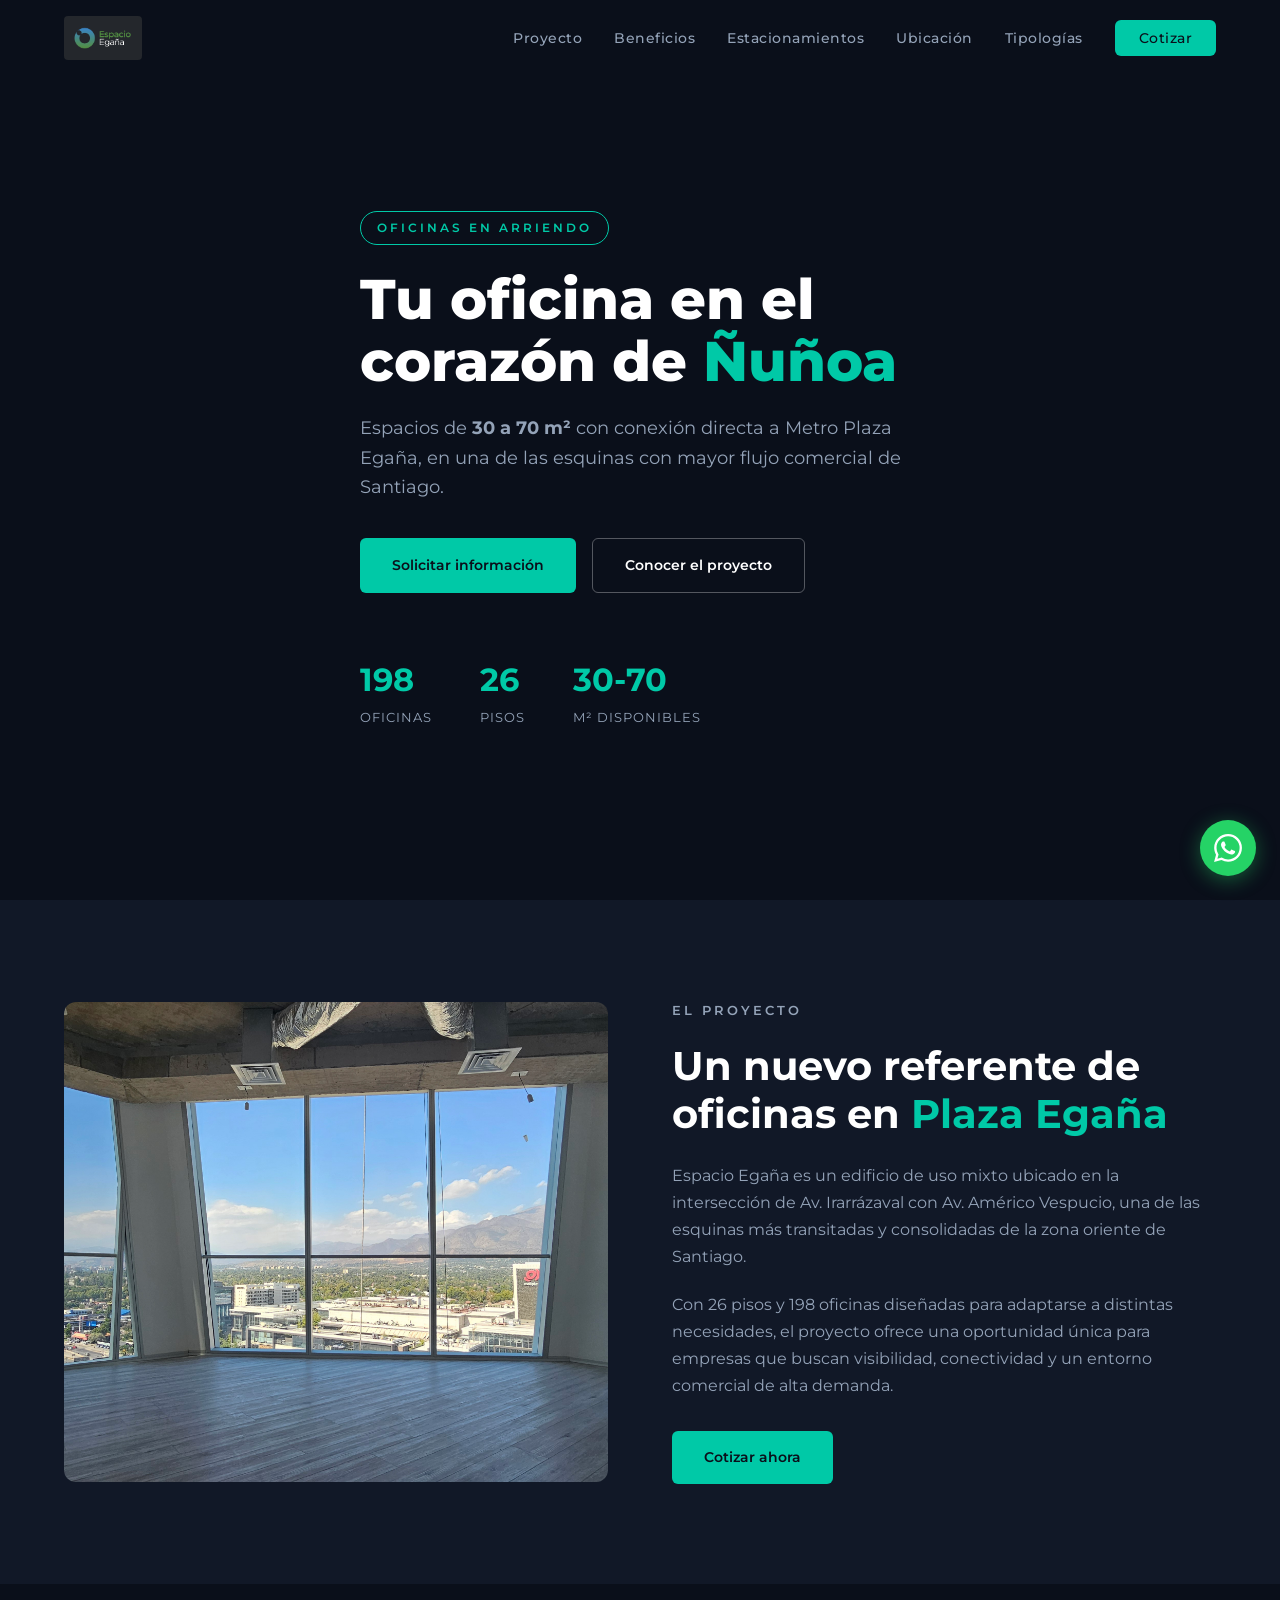
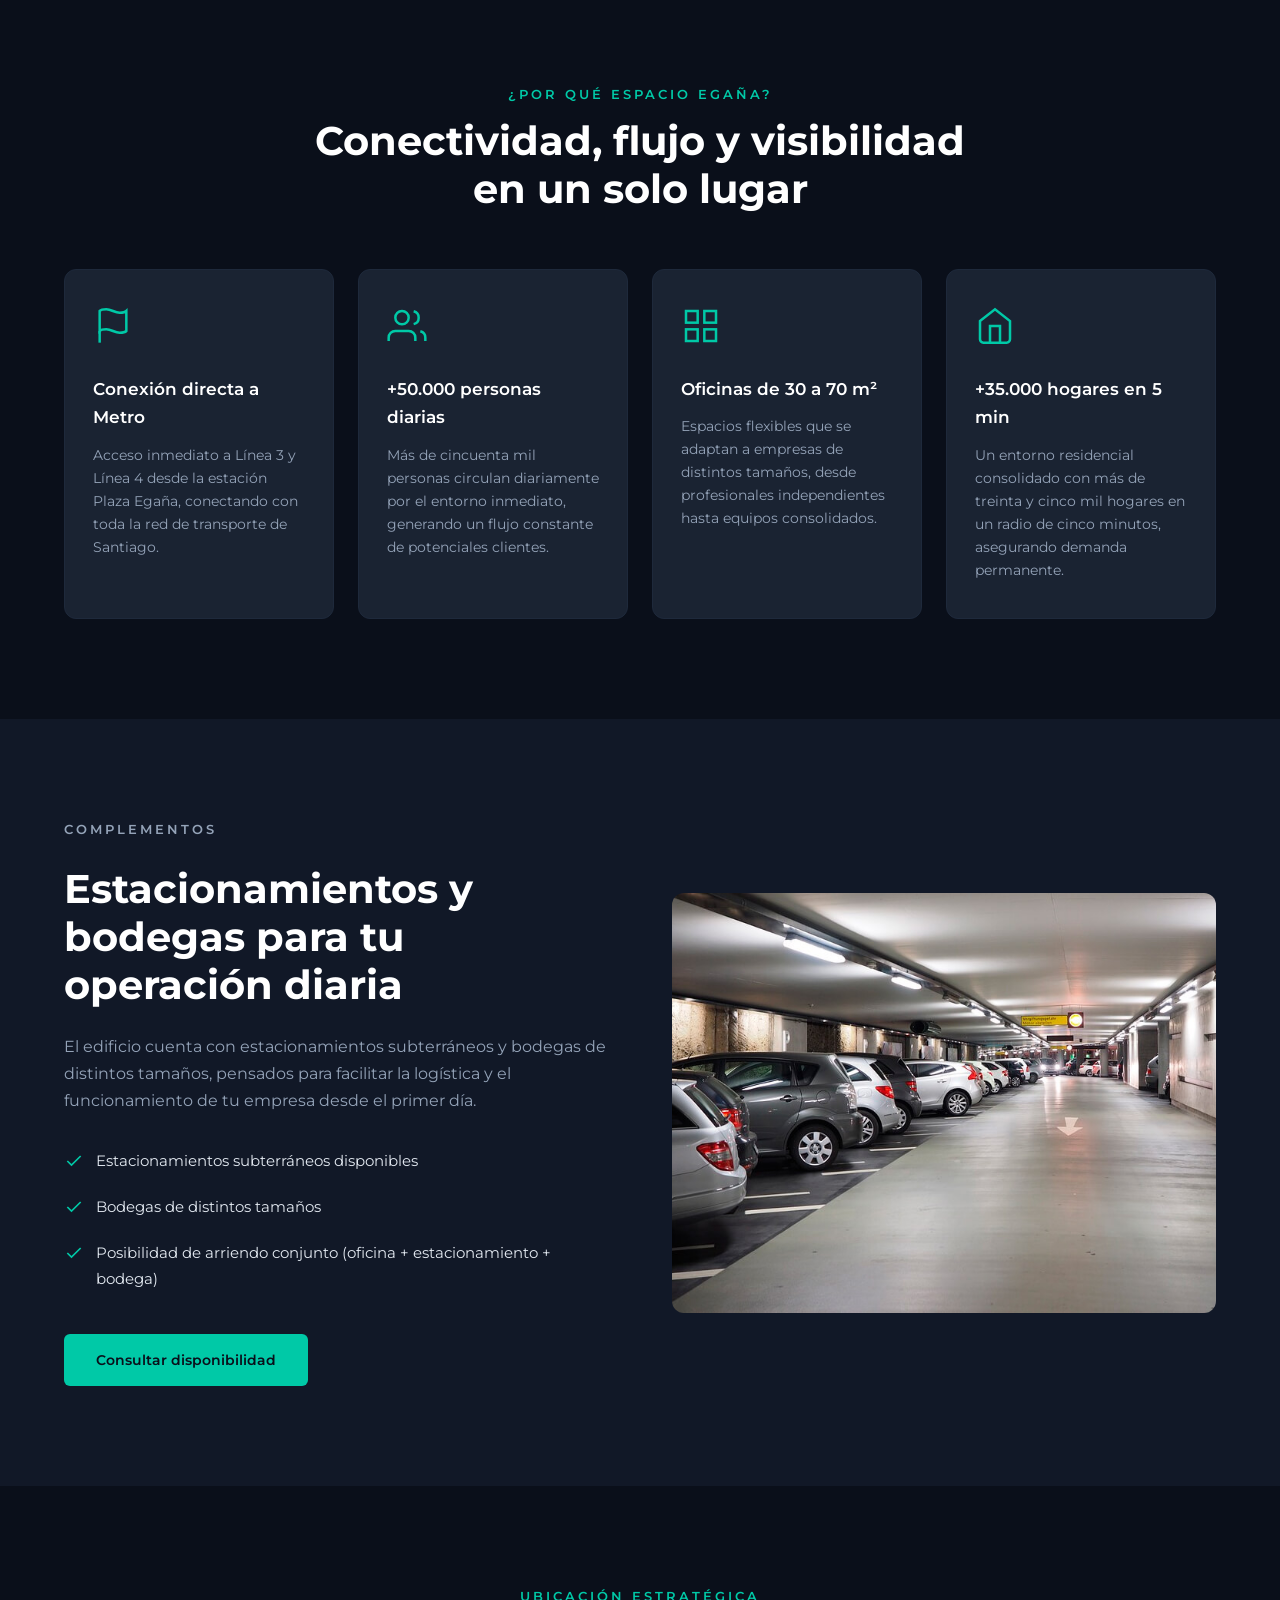
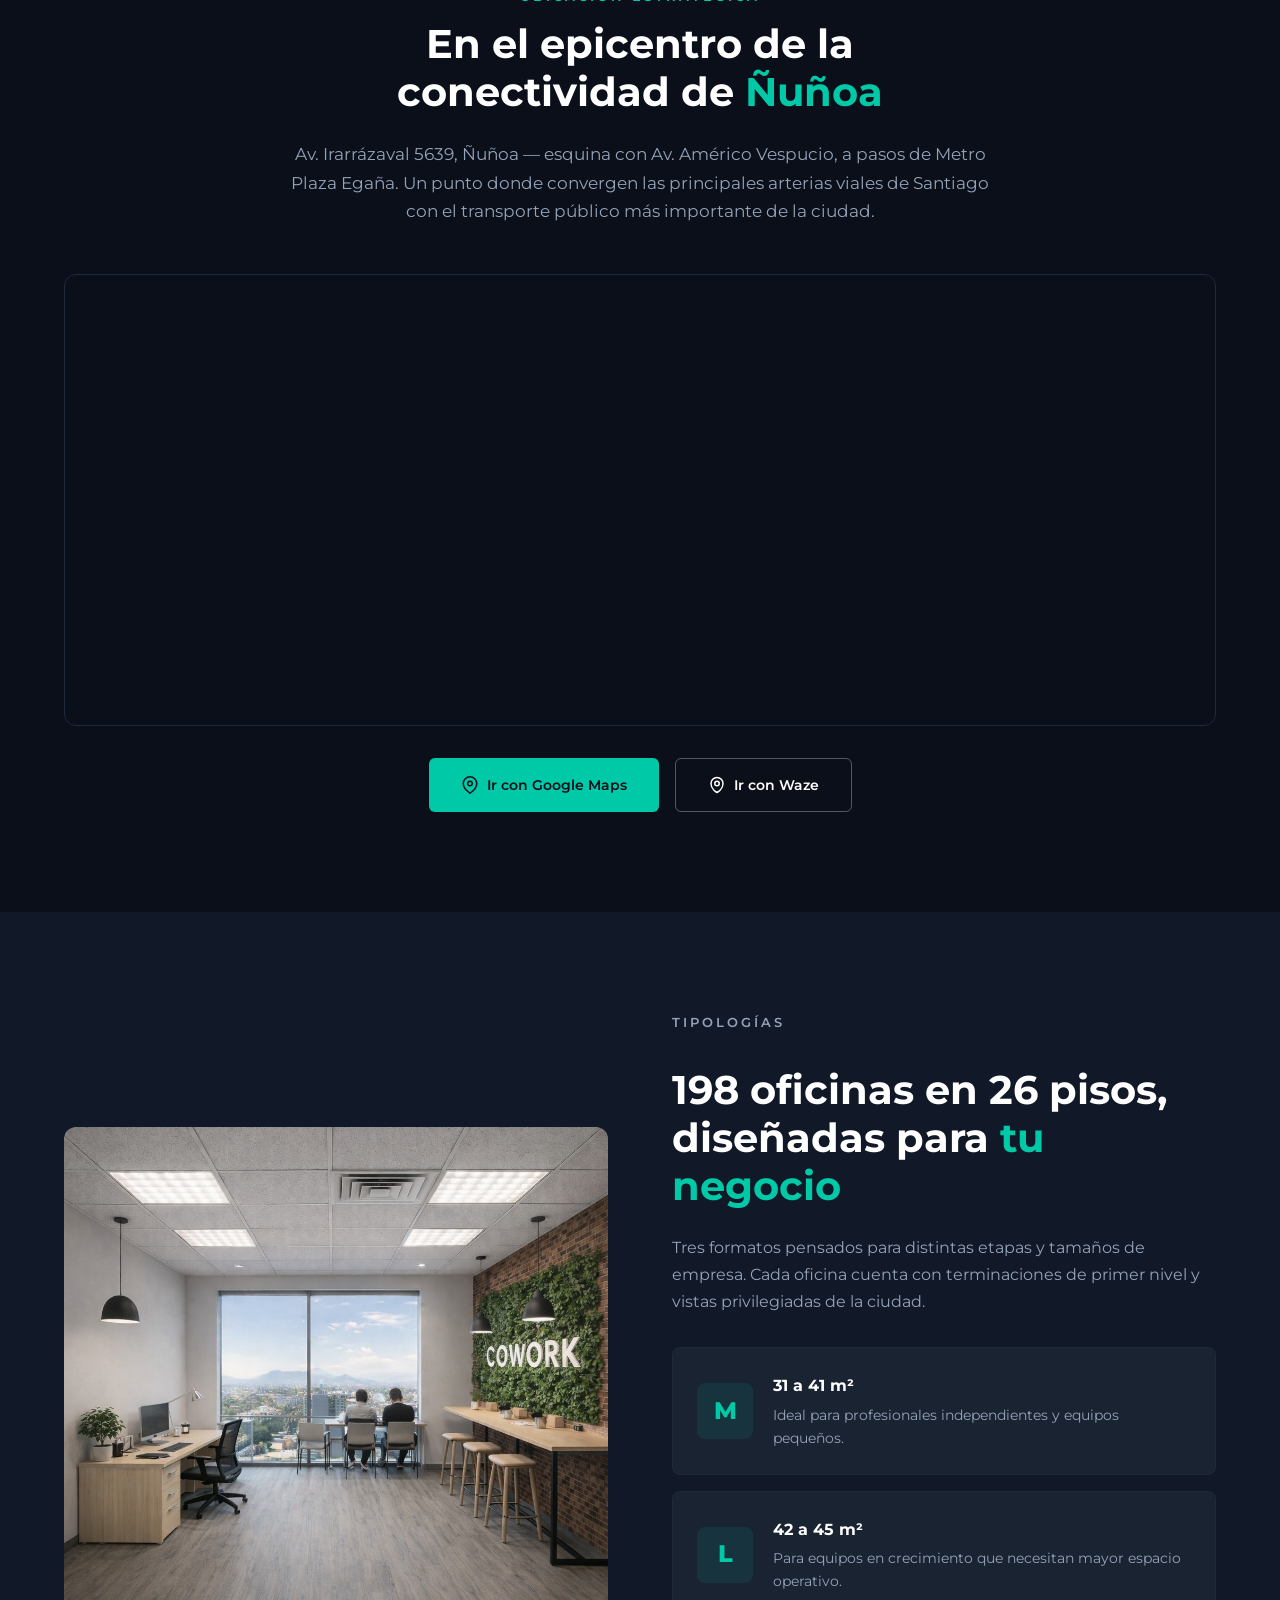
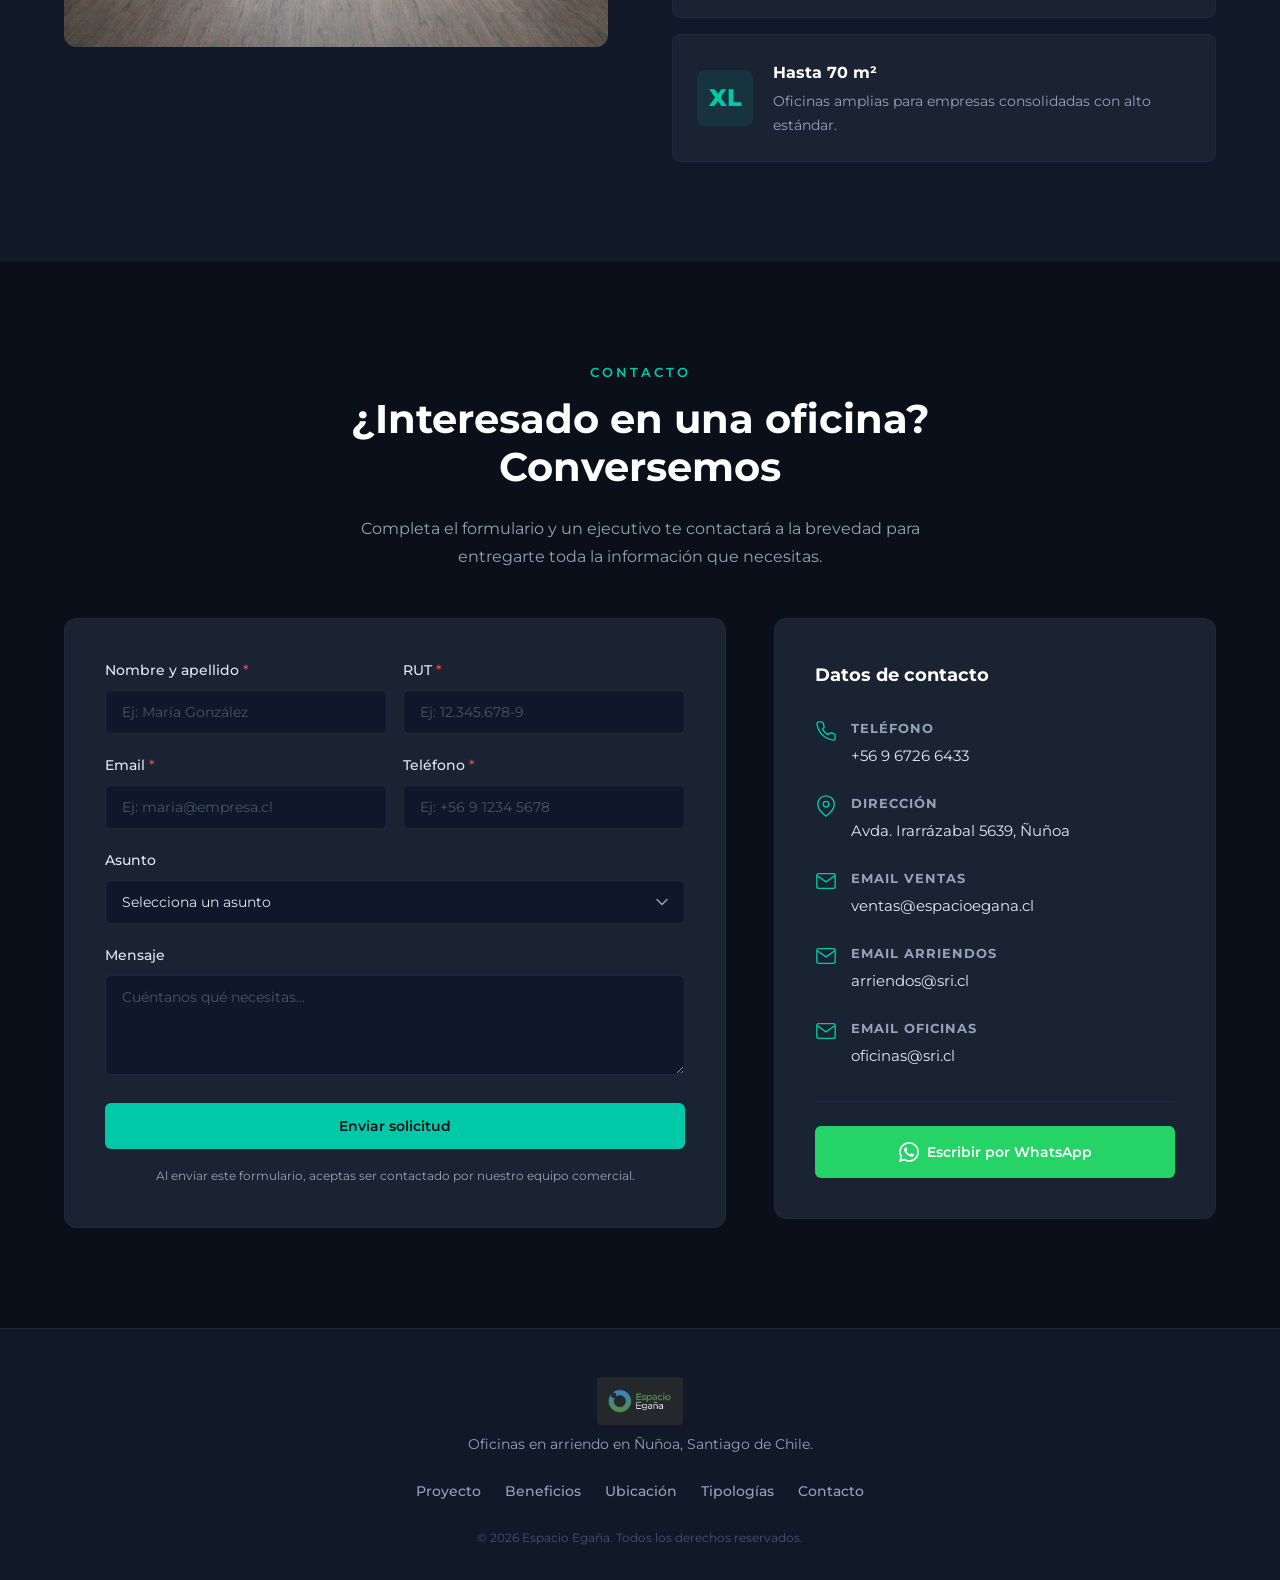
==== landing/index.html @ 96da5ea3 "Add files via upload" ====
<!DOCTYPE html>
<html lang="es">
<head>
  <meta charset="UTF-8">
  <meta name="viewport" content="width=device-width, initial-scale=1.0">
  <title>Espacio Egaña — Oficinas en arriendo en Ñuñoa, Santiago</title>
  <meta name="description" content="Arrienda oficinas de 30 a 70 m² en Espacio Egaña, conectadas directamente a Metro Plaza Egaña. Ubicación estratégica en Ñuñoa con alto flujo peatonal y comercial.">
  <meta name="keywords" content="oficinas arriendo Ñuñoa, Espacio Egaña, oficinas Metro Plaza Egaña, arriendo oficinas Santiago">
  <meta name="author" content="Espacio Egaña">
  <meta property="og:title" content="Espacio Egaña — Oficinas en arriendo en Ñuñoa">
  <meta property="og:description" content="Oficinas de 30 a 70 m² con conexión directa a Metro Línea 3 y 4. Ubicación estratégica en Av. Irarrázaval con Américo Vespucio.">
  <meta property="og:type" content="website">

  <!-- Fonts: Montserrat desde Google Fonts (fallback si las locales no cargan) -->
  <link rel="preconnect" href="https://fonts.googleapis.com">
  <link rel="preconnect" href="https://fonts.gstatic.com" crossorigin>
  <link href="https://fonts.googleapis.com/css2?family=Montserrat:wght@300;400;500;600;700;800&display=swap" rel="stylesheet">

  <link rel="stylesheet" href="styles.css">
</head>
<body>

  <!-- ============================================ -->
  <!-- NAVBAR -->
  <!-- ============================================ -->
  <nav class="navbar" id="navbar">
    <div class="container navbar__inner">
      <a href="#hero" class="navbar__logo">
        <img src="assets/img/logo-oscuro.jpg" alt="Espacio Egaña" class="navbar__logo-img">
      </a>
      <button class="navbar__toggle" id="navToggle" aria-label="Abrir menú">
        <span></span><span></span><span></span>
      </button>
      <ul class="navbar__menu" id="navMenu">
        <li><a href="#proyecto">Proyecto</a></li>
        <li><a href="#beneficios">Beneficios</a></li>
        <li><a href="#estacionamientos">Estacionamientos</a></li>
        <li><a href="#ubicacion">Ubicación</a></li>
        <li><a href="#tipologias">Tipologías</a></li>
        <li><a href="#contacto" class="navbar__cta">Cotizar</a></li>
      </ul>
    </div>
  </nav>

  <!-- ============================================ -->
  <!-- 1. HERO PRINCIPAL -->
  <!-- ============================================ -->
  <section class="hero" id="hero">
    <div class="hero__overlay"></div>
    <div class="container hero__content">
      <p class="hero__badge">Oficinas en arriendo</p>
      <h1 class="hero__title">Tu oficina en el<br>corazón de <span class="text-accent">Ñuñoa</span></h1>
      <p class="hero__subtitle">Espacios de <strong>30 a 70 m²</strong> con conexión directa a Metro Plaza Egaña, en una de las esquinas con mayor flujo comercial de Santiago.</p>
      <div class="hero__actions">
        <a href="#contacto" class="btn btn--primary">Solicitar información</a>
        <a href="#proyecto" class="btn btn--outline">Conocer el proyecto</a>
      </div>
      <div class="hero__stats">
        <div class="hero__stat">
          <span class="hero__stat-number">198</span>
          <span class="hero__stat-label">Oficinas</span>
        </div>
        <div class="hero__stat">
          <span class="hero__stat-number">26</span>
          <span class="hero__stat-label">Pisos</span>
        </div>
        <div class="hero__stat">
          <span class="hero__stat-number">30-70</span>
          <span class="hero__stat-label">m² disponibles</span>
        </div>
      </div>
    </div>
  </section>

  <!-- ============================================ -->
  <!-- 2. SECCIÓN PROYECTO -->
  <!-- ============================================ -->
  <section class="section proyecto" id="proyecto">
    <div class="container">
      <div class="proyecto__grid">
        <div class="proyecto__image">
          <img src="assets/img/proyecto-oficina.jpg" alt="Oficina amplia con vista panorámica en Espacio Egaña" loading="lazy">
        </div>
        <div class="proyecto__text">
          <p class="section__label">El Proyecto</p>
          <h2 class="section__title">Un nuevo referente de oficinas en <span class="text-accent">Plaza Egaña</span></h2>
          <p>Espacio Egaña es un edificio de uso mixto ubicado en la intersección de Av. Irarrázaval con Av. Américo Vespucio, una de las esquinas más transitadas y consolidadas de la zona oriente de Santiago.</p>
          <p>Con 26 pisos y 198 oficinas diseñadas para adaptarse a distintas necesidades, el proyecto ofrece una oportunidad única para empresas que buscan visibilidad, conectividad y un entorno comercial de alta demanda.</p>
          <a href="#contacto" class="btn btn--primary">Cotizar ahora</a>
        </div>
      </div>
    </div>
  </section>

  <!-- ============================================ -->
  <!-- 3. BENEFICIOS / ATRIBUTOS -->
  <!-- ============================================ -->
  <section class="section beneficios" id="beneficios">
    <div class="container">
      <p class="section__label section__label--center">¿Por qué Espacio Egaña?</p>
      <h2 class="section__title section__title--center">Conectividad, flujo y visibilidad<br>en un solo lugar</h2>
      <div class="beneficios__grid">
        <div class="beneficio-card">
          <div class="beneficio-card__icon">
            <svg width="40" height="40" viewBox="0 0 24 24" fill="none" stroke="currentColor" stroke-width="1.5"><path d="M4 15s1-1 4-1 5 2 8 2 4-1 4-1V3s-1 1-4 1-5-2-8-2-4 1-4 1z"/><line x1="4" y1="22" x2="4" y2="15"/></svg>
          </div>
          <h3>Conexión directa a Metro</h3>
          <p>Acceso inmediato a Línea 3 y Línea 4 desde la estación Plaza Egaña, conectando con toda la red de transporte de Santiago.</p>
        </div>
        <div class="beneficio-card">
          <div class="beneficio-card__icon">
            <svg width="40" height="40" viewBox="0 0 24 24" fill="none" stroke="currentColor" stroke-width="1.5"><path d="M17 21v-2a4 4 0 0 0-4-4H5a4 4 0 0 0-4 4v2"/><circle cx="9" cy="7" r="4"/><path d="M23 21v-2a4 4 0 0 0-3-3.87"/><path d="M16 3.13a4 4 0 0 1 0 7.75"/></svg>
          </div>
          <h3>+50.000 personas diarias</h3>
          <p>Más de cincuenta mil personas circulan diariamente por el entorno inmediato, generando un flujo constante de potenciales clientes.</p>
        </div>
        <div class="beneficio-card">
          <div class="beneficio-card__icon">
            <svg width="40" height="40" viewBox="0 0 24 24" fill="none" stroke="currentColor" stroke-width="1.5"><rect x="3" y="3" width="7" height="7"/><rect x="14" y="3" width="7" height="7"/><rect x="3" y="14" width="7" height="7"/><rect x="14" y="14" width="7" height="7"/></svg>
          </div>
          <h3>Oficinas de 30 a 70 m²</h3>
          <p>Espacios flexibles que se adaptan a empresas de distintos tamaños, desde profesionales independientes hasta equipos consolidados.</p>
        </div>
        <div class="beneficio-card">
          <div class="beneficio-card__icon">
            <svg width="40" height="40" viewBox="0 0 24 24" fill="none" stroke="currentColor" stroke-width="1.5"><path d="M3 9l9-7 9 7v11a2 2 0 0 1-2 2H5a2 2 0 0 1-2-2z"/><polyline points="9 22 9 12 15 12 15 22"/></svg>
          </div>
          <h3>+35.000 hogares en 5 min</h3>
          <p>Un entorno residencial consolidado con más de treinta y cinco mil hogares en un radio de cinco minutos, asegurando demanda permanente.</p>
        </div>
      </div>
    </div>
  </section>

  <!-- ============================================ -->
  <!-- 4. ESTACIONAMIENTOS Y BODEGAS -->
  <!-- ============================================ -->
  <section class="section estacionamientos" id="estacionamientos">
    <div class="container">
      <div class="estacionamientos__grid">
        <div class="estacionamientos__text">
          <p class="section__label">Complementos</p>
          <h2 class="section__title">Estacionamientos y bodegas para tu operación diaria</h2>
          <p>El edificio cuenta con estacionamientos subterráneos y bodegas de distintos tamaños, pensados para facilitar la logística y el funcionamiento de tu empresa desde el primer día.</p>
          <ul class="estacionamientos__list">
            <li>
              <svg width="20" height="20" viewBox="0 0 24 24" fill="none" stroke="var(--color-accent)" stroke-width="2"><polyline points="20 6 9 17 4 12"/></svg>
              Estacionamientos subterráneos disponibles
            </li>
            <li>
              <svg width="20" height="20" viewBox="0 0 24 24" fill="none" stroke="var(--color-accent)" stroke-width="2"><polyline points="20 6 9 17 4 12"/></svg>
              Bodegas de distintos tamaños
            </li>
            <li>
              <svg width="20" height="20" viewBox="0 0 24 24" fill="none" stroke="var(--color-accent)" stroke-width="2"><polyline points="20 6 9 17 4 12"/></svg>
              Posibilidad de arriendo conjunto (oficina + estacionamiento + bodega)
            </li>
          </ul>
          <a href="#contacto" class="btn btn--primary">Consultar disponibilidad</a>
        </div>
        <div class="estacionamientos__image">
          <img src="assets/img/estacionamiento.jpg" alt="Estacionamientos subterráneos de Espacio Egaña" loading="lazy">
        </div>
      </div>
    </div>
  </section>

  <!-- ============================================ -->
  <!-- 5. UBICACIÓN -->
  <!-- ============================================ -->
  <section class="section ubicacion" id="ubicacion">
    <div class="container">
      <p class="section__label section__label--center">Ubicación estratégica</p>
      <h2 class="section__title section__title--center">En el epicentro de la<br>conectividad de <span class="text-accent">Ñuñoa</span></h2>
      <p class="ubicacion__intro">Av. Irarrázaval 5639, Ñuñoa — esquina con Av. Américo Vespucio, a pasos de Metro Plaza Egaña. Un punto donde convergen las principales arterias viales de Santiago con el transporte público más importante de la ciudad.</p>

      <div class="ubicacion__map-wrapper">
        <!-- Mapa embebido de Google Maps -->
        <iframe
          src="https://www.google.com/maps/embed?pb=!1m18!1m12!1m3!1d3329.1!2d-70.5726!3d-33.4536!2m3!1f0!2f0!3f0!3m2!1i1024!2i768!4f13.1!3m3!1m2!1s0x9662cf47c0000001%3A0x1!2sAv.+Irarr%C3%A1zaval+5639%2C+%C3%91u%C3%B1oa!5e0!3m2!1ses!2scl!4v1"
          width="100%"
          height="450"
          style="border:0; border-radius: 12px;"
          allowfullscreen=""
          loading="lazy"
          referrerpolicy="no-referrer-when-downgrade"
          title="Ubicación de Espacio Egaña en el mapa">
        </iframe>
      </div>

      <div class="ubicacion__buttons">
        <!-- EDITABLE: Reemplazar las URLs con coordenadas exactas del proyecto -->
        <a href="https://www.google.com/maps/dir/?api=1&destination=-33.4536,-70.5726" target="_blank" rel="noopener" class="btn btn--primary">
          <svg width="18" height="18" viewBox="0 0 24 24" fill="none" stroke="currentColor" stroke-width="2"><path d="M21 10c0 7-9 13-9 13s-9-6-9-13a9 9 0 0 1 18 0z"/><circle cx="12" cy="10" r="3"/></svg>
          Ir con Google Maps
        </a>
        <a href="https://waze.com/ul?ll=-33.4536,-70.5726&navigate=yes" target="_blank" rel="noopener" class="btn btn--outline">
          <svg width="18" height="18" viewBox="0 0 24 24" fill="none" stroke="currentColor" stroke-width="2"><path d="M12 22s-8-4.5-8-11.8A8 8 0 0 1 12 2a8 8 0 0 1 8 8.2c0 7.3-8 11.8-8 11.8z"/><circle cx="12" cy="10" r="3"/></svg>
          Ir con Waze
        </a>
      </div>
    </div>
  </section>

  <!-- ============================================ -->
  <!-- 6. MASTERPLAN / TIPOLOGÍAS -->
  <!-- ============================================ -->
  <section class="section tipologias" id="tipologias">
    <div class="container">
      <div class="tipologias__grid">
        <div class="tipologias__image">
          <img src="assets/img/oficina-cowork.jpg" alt="Espacio de oficina tipo cowork en Espacio Egaña" loading="lazy">
        </div>
        <div class="tipologias__text">
          <p class="section__label">Tipologías</p>
          <h2 class="section__title">198 oficinas en 26 pisos,<br>diseñadas para <span class="text-accent">tu negocio</span></h2>
          <p>Tres formatos pensados para distintas etapas y tamaños de empresa. Cada oficina cuenta con terminaciones de primer nivel y vistas privilegiadas de la ciudad.</p>

          <div class="tipologias__cards">
            <div class="tipologia-card">
              <span class="tipologia-card__size">M</span>
              <div>
                <strong>31 a 41 m²</strong>
                <p>Ideal para profesionales independientes y equipos pequeños.</p>
              </div>
            </div>
            <div class="tipologia-card">
              <span class="tipologia-card__size">L</span>
              <div>
                <strong>42 a 45 m²</strong>
                <p>Para equipos en crecimiento que necesitan mayor espacio operativo.</p>
              </div>
            </div>
            <div class="tipologia-card">
              <span class="tipologia-card__size">XL</span>
              <div>
                <strong>Hasta 70 m²</strong>
                <p>Oficinas amplias para empresas consolidadas con alto estándar.</p>
              </div>
            </div>
          </div>
          <!-- PLACEHOLDER: Si tienes una imagen de planta/masterplan, agrégala aquí -->
        </div>
      </div>
    </div>
  </section>

  <!-- ============================================ -->
  <!-- 7. FORMULARIO DE CONTACTO -->
  <!-- ============================================ -->
  <section class="section contacto" id="contacto">
    <div class="container">
      <p class="section__label section__label--center">Contacto</p>
      <h2 class="section__title section__title--center">¿Interesado en una oficina?<br>Conversemos</h2>
      <p class="contacto__intro">Completa el formulario y un ejecutivo te contactará a la brevedad para entregarte toda la información que necesitas.</p>

      <div class="contacto__grid">
        <!-- Formulario -->
        <div class="contacto__form-wrapper">
          <!--
            FORMULARIO CON FORMSPREE
            ========================
            Para activar el formulario:
            1. Crea una cuenta gratuita en https://formspree.io
            2. Crea un nuevo form y copia tu endpoint (ej: https://formspree.io/f/xabcdefg)
            3. Reemplaza la URL en el atributo "action" de abajo
            4. Cada envío llegará al email que configuraste en Formspree

            También puedes cambiar "action" a tu propio backend o CRM.
          -->
          <form
            id="contactForm"
            action="https://formspree.io/f/TU_ENDPOINT_AQUI"
            method="POST"
            class="contacto__form"
            novalidate
          >
            <div class="form-row">
              <div class="form-group">
                <label for="nombre">Nombre y apellido <span class="required">*</span></label>
                <input type="text" id="nombre" name="nombre" placeholder="Ej: María González" required>
                <span class="form-error">Por favor ingresa tu nombre</span>
              </div>
              <div class="form-group">
                <label for="rut">RUT <span class="required">*</span></label>
                <input type="text" id="rut" name="rut" placeholder="Ej: 12.345.678-9" required>
                <span class="form-error">Por favor ingresa un RUT válido</span>
              </div>
            </div>
            <div class="form-row">
              <div class="form-group">
                <label for="email">Email <span class="required">*</span></label>
                <input type="email" id="email" name="email" placeholder="Ej: maria@empresa.cl" required>
                <span class="form-error">Por favor ingresa un email válido</span>
              </div>
              <div class="form-group">
                <label for="telefono">Teléfono <span class="required">*</span></label>
                <input type="tel" id="telefono" name="telefono" placeholder="Ej: +56 9 1234 5678" required>
                <span class="form-error">Por favor ingresa tu teléfono</span>
              </div>
            </div>
            <div class="form-group">
              <label for="asunto">Asunto</label>
              <select id="asunto" name="asunto">
                <option value="">Selecciona un asunto</option>
                <option value="Arriendo oficina">Arriendo de oficina</option>
                <option value="Estacionamientos">Estacionamientos</option>
                <option value="Bodegas">Bodegas</option>
                <option value="Arriendo conjunto">Arriendo conjunto (oficina + estacionamiento + bodega)</option>
                <option value="Otro">Otro</option>
              </select>
            </div>
            <div class="form-group">
              <label for="mensaje">Mensaje</label>
              <textarea id="mensaje" name="mensaje" rows="4" placeholder="Cuéntanos qué necesitas..."></textarea>
            </div>
            <button type="submit" class="btn btn--primary btn--full" id="submitBtn">
              Enviar solicitud
            </button>
            <p class="form-disclaimer">Al enviar este formulario, aceptas ser contactado por nuestro equipo comercial.</p>
          </form>

          <!-- Mensaje de éxito (oculto por defecto) -->
          <div class="contacto__success" id="formSuccess">
            <svg width="56" height="56" viewBox="0 0 24 24" fill="none" stroke="var(--color-accent)" stroke-width="2"><path d="M22 11.08V12a10 10 0 1 1-5.93-9.14"/><polyline points="22 4 12 14.01 9 11.01"/></svg>
            <h3>Mensaje enviado</h3>
            <p>Gracias por tu interés. Un ejecutivo te contactará pronto.</p>
          </div>
        </div>

        <!-- Datos de contacto -->
        <div class="contacto__info">
          <h3>Datos de contacto</h3>

          <div class="contacto__info-item">
            <svg width="22" height="22" viewBox="0 0 24 24" fill="none" stroke="var(--color-accent)" stroke-width="1.5"><path d="M22 16.92v3a2 2 0 0 1-2.18 2 19.79 19.79 0 0 1-8.63-3.07 19.5 19.5 0 0 1-6-6 19.79 19.79 0 0 1-3.07-8.67A2 2 0 0 1 4.11 2h3a2 2 0 0 1 2 1.72c.127.96.361 1.903.7 2.81a2 2 0 0 1-.45 2.11L8.09 9.91a16 16 0 0 0 6 6l1.27-1.27a2 2 0 0 1 2.11-.45c.907.339 1.85.573 2.81.7A2 2 0 0 1 22 16.92z"/></svg>
            <div>
              <strong>Teléfono</strong>
              <a href="tel:+56967266433">+56 9 6726 6433</a>
            </div>
          </div>

          <div class="contacto__info-item">
            <svg width="22" height="22" viewBox="0 0 24 24" fill="none" stroke="var(--color-accent)" stroke-width="1.5"><path d="M21 10c0 7-9 13-9 13s-9-6-9-13a9 9 0 0 1 18 0z"/><circle cx="12" cy="10" r="3"/></svg>
            <div>
              <strong>Dirección</strong>
              <span>Avda. Irarrázabal 5639, Ñuñoa</span>
            </div>
          </div>

          <div class="contacto__info-item">
            <svg width="22" height="22" viewBox="0 0 24 24" fill="none" stroke="var(--color-accent)" stroke-width="1.5"><path d="M4 4h16c1.1 0 2 .9 2 2v12c0 1.1-.9 2-2 2H4c-1.1 0-2-.9-2-2V6c0-1.1.9-2 2-2z"/><polyline points="22,6 12,13 2,6"/></svg>
            <div>
              <strong>Email ventas</strong>
              <a href="mailto:ventas@espacioegana.cl">ventas@espacioegana.cl</a>
            </div>
          </div>

          <div class="contacto__info-item">
            <svg width="22" height="22" viewBox="0 0 24 24" fill="none" stroke="var(--color-accent)" stroke-width="1.5"><path d="M4 4h16c1.1 0 2 .9 2 2v12c0 1.1-.9 2-2 2H4c-1.1 0-2-.9-2-2V6c0-1.1.9-2 2-2z"/><polyline points="22,6 12,13 2,6"/></svg>
            <div>
              <strong>Email arriendos</strong>
              <a href="mailto:arriendos@sri.cl">arriendos@sri.cl</a>
            </div>
          </div>

          <div class="contacto__info-item">
            <svg width="22" height="22" viewBox="0 0 24 24" fill="none" stroke="var(--color-accent)" stroke-width="1.5"><path d="M4 4h16c1.1 0 2 .9 2 2v12c0 1.1-.9 2-2 2H4c-1.1 0-2-.9-2-2V6c0-1.1.9-2 2-2z"/><polyline points="22,6 12,13 2,6"/></svg>
            <div>
              <strong>Email oficinas</strong>
              <a href="mailto:oficinas@sri.cl">oficinas@sri.cl</a>
            </div>
          </div>

          <div class="contacto__info-whatsapp">
            <a href="https://wa.me/56967266433?text=Hola%2C%20me%20interesa%20información%20sobre%20oficinas%20en%20Espacio%20Egaña" target="_blank" rel="noopener" class="btn btn--whatsapp">
              <svg width="20" height="20" viewBox="0 0 24 24" fill="currentColor"><path d="M17.472 14.382c-.297-.149-1.758-.867-2.03-.967-.273-.099-.471-.148-.67.15-.197.297-.767.966-.94 1.164-.173.199-.347.223-.644.075-.297-.15-1.255-.463-2.39-1.475-.883-.788-1.48-1.761-1.653-2.059-.173-.297-.018-.458.13-.606.134-.133.298-.347.446-.52.149-.174.198-.298.298-.497.099-.198.05-.371-.025-.52-.075-.149-.669-1.612-.916-2.207-.242-.579-.487-.5-.669-.51-.173-.008-.371-.01-.57-.01-.198 0-.52.074-.792.372-.272.297-1.04 1.016-1.04 2.479 0 1.462 1.065 2.875 1.213 3.074.149.198 2.096 3.2 5.077 4.487.709.306 1.262.489 1.694.625.712.227 1.36.195 1.871.118.571-.085 1.758-.719 2.006-1.413.248-.694.248-1.289.173-1.413-.074-.124-.272-.198-.57-.347m-5.421 7.403h-.004a9.87 9.87 0 01-5.031-1.378l-.361-.214-3.741.982.998-3.648-.235-.374a9.86 9.86 0 01-1.51-5.26c.001-5.45 4.436-9.884 9.888-9.884 2.64 0 5.122 1.03 6.988 2.898a9.825 9.825 0 012.893 6.994c-.003 5.45-4.437 9.884-9.885 9.884m8.413-18.297A11.815 11.815 0 0012.05 0C5.495 0 .16 5.335.157 11.892c0 2.096.547 4.142 1.588 5.945L.057 24l6.305-1.654a11.882 11.882 0 005.683 1.448h.005c6.554 0 11.89-5.335 11.893-11.893a11.821 11.821 0 00-3.48-8.413z"/></svg>
              Escribir por WhatsApp
            </a>
          </div>
        </div>
      </div>
    </div>
  </section>

  <!-- ============================================ -->
  <!-- FOOTER -->
  <!-- ============================================ -->
  <footer class="footer">
    <div class="container footer__inner">
      <div class="footer__brand">
        <img src="assets/img/logo-oscuro.jpg" alt="Espacio Egaña" class="footer__logo-img">
        <p>Oficinas en arriendo en Ñuñoa, Santiago de Chile.</p>
      </div>
      <div class="footer__links">
        <a href="#proyecto">Proyecto</a>
        <a href="#beneficios">Beneficios</a>
        <a href="#ubicacion">Ubicación</a>
        <a href="#tipologias">Tipologías</a>
        <a href="#contacto">Contacto</a>
      </div>
      <p class="footer__copy">&copy; 2026 Espacio Egaña. Todos los derechos reservados.</p>
    </div>
  </footer>

  <!-- Botón flotante WhatsApp -->
  <a href="https://wa.me/56967266433?text=Hola%2C%20me%20interesa%20información%20sobre%20oficinas%20en%20Espacio%20Egaña" target="_blank" rel="noopener" class="whatsapp-float" aria-label="Contactar por WhatsApp">
    <svg width="28" height="28" viewBox="0 0 24 24" fill="#fff"><path d="M17.472 14.382c-.297-.149-1.758-.867-2.03-.967-.273-.099-.471-.148-.67.15-.197.297-.767.966-.94 1.164-.173.199-.347.223-.644.075-.297-.15-1.255-.463-2.39-1.475-.883-.788-1.48-1.761-1.653-2.059-.173-.297-.018-.458.13-.606.134-.133.298-.347.446-.52.149-.174.198-.298.298-.497.099-.198.05-.371-.025-.52-.075-.149-.669-1.612-.916-2.207-.242-.579-.487-.5-.669-.51-.173-.008-.371-.01-.57-.01-.198 0-.52.074-.792.372-.272.297-1.04 1.016-1.04 2.479 0 1.462 1.065 2.875 1.213 3.074.149.198 2.096 3.2 5.077 4.487.709.306 1.262.489 1.694.625.712.227 1.36.195 1.871.118.571-.085 1.758-.719 2.006-1.413.248-.694.248-1.289.173-1.413-.074-.124-.272-.198-.57-.347m-5.421 7.403h-.004a9.87 9.87 0 01-5.031-1.378l-.361-.214-3.741.982.998-3.648-.235-.374a9.86 9.86 0 01-1.51-5.26c.001-5.45 4.436-9.884 9.888-9.884 2.64 0 5.122 1.03 6.988 2.898a9.825 9.825 0 012.893 6.994c-.003 5.45-4.437 9.884-9.885 9.884m8.413-18.297A11.815 11.815 0 0012.05 0C5.495 0 .16 5.335.157 11.892c0 2.096.547 4.142 1.588 5.945L.057 24l6.305-1.654a11.882 11.882 0 005.683 1.448h.005c6.554 0 11.89-5.335 11.893-11.893a11.821 11.821 0 00-3.48-8.413z"/></svg>
  </a>

  <script src="script.js"></script>
</body>
</html>
---- landing/styles.css ----
/* ============================================
   ESPACIO EGAÑA — Landing Page Styles
   ============================================
   Paleta: Fondo oscuro (#0a0f1a), acento verde/turquesa (#00c9a7)
   Tipografía: Montserrat
   ============================================ */

/* --- CSS Variables --- */
:root {
  --color-bg: #0a0f1a;
  --color-bg-light: #111827;
  --color-bg-card: #1a2332;
  --color-accent: #00c9a7;
  --color-accent-hover: #00e6be;
  --color-accent-dark: #00a88a;
  --color-text: #e2e8f0;
  --color-text-muted: #94a3b8;
  --color-text-heading: #ffffff;
  --color-border: #1e293b;
  --color-input-bg: #0f172a;
  --color-whatsapp: #25D366;
  --font-main: 'Montserrat', sans-serif;
  --max-width: 1200px;
  --radius: 12px;
  --radius-sm: 8px;
  --transition: 0.3s ease;
}

/* --- Reset & Base --- */
*, *::before, *::after {
  margin: 0;
  padding: 0;
  box-sizing: border-box;
}

html {
  scroll-behavior: smooth;
  scroll-padding-top: 80px;
}

body {
  font-family: var(--font-main);
  background-color: var(--color-bg);
  color: var(--color-text);
  line-height: 1.7;
  font-size: 16px;
  -webkit-font-smoothing: antialiased;
}

img {
  max-width: 100%;
  height: auto;
  display: block;
}

a {
  color: var(--color-accent);
  text-decoration: none;
  transition: color var(--transition);
}

a:hover {
  color: var(--color-accent-hover);
}

/* --- Utilities --- */
.container {
  max-width: var(--max-width);
  margin: 0 auto;
  padding: 0 24px;
}

.text-accent {
  color: var(--color-accent);
}

.section {
  padding: 100px 0;
}

.section__label {
  font-size: 0.8rem;
  font-weight: 600;
  letter-spacing: 3px;
  text-transform: uppercase;
  color: var(--color-accent);
  margin-bottom: 12px;
}

.section__label--center {
  text-align: center;
}

.section__title {
  font-size: clamp(1.75rem, 4vw, 2.5rem);
  font-weight: 700;
  color: var(--color-text-heading);
  line-height: 1.2;
  margin-bottom: 24px;
}

.section__title--center {
  text-align: center;
}

.required {
  color: #ef4444;
}

/* ============================================
   NAVBAR
   ============================================ */
.navbar {
  position: fixed;
  top: 0;
  left: 0;
  right: 0;
  z-index: 1000;
  padding: 16px 0;
  transition: background var(--transition), padding var(--transition), box-shadow var(--transition);
}

.navbar--scrolled {
  background: rgba(10, 15, 26, 0.95);
  backdrop-filter: blur(12px);
  padding: 10px 0;
  box-shadow: 0 2px 20px rgba(0, 0, 0, 0.3);
}

.navbar__inner {
  display: flex;
  align-items: center;
  justify-content: space-between;
}

.navbar__logo-img {
  height: 44px;
  width: auto;
  display: block;
  border-radius: 4px;
}

.footer__logo-img {
  height: 48px;
  width: auto;
  display: block;
  margin: 0 auto 8px;
  border-radius: 4px;
}

.navbar__menu {
  display: flex;
  align-items: center;
  list-style: none;
  gap: 32px;
}

.navbar__menu a {
  font-size: 0.85rem;
  font-weight: 500;
  color: var(--color-text-muted);
  letter-spacing: 0.5px;
  transition: color var(--transition);
}

.navbar__menu a:hover {
  color: #fff;
}

.navbar__cta {
  background: var(--color-accent);
  color: var(--color-bg) !important;
  padding: 10px 24px;
  border-radius: 6px;
  font-weight: 600;
  transition: background var(--transition) !important;
}

.navbar__cta:hover {
  background: var(--color-accent-hover) !important;
}

.navbar__toggle {
  display: none;
  flex-direction: column;
  gap: 5px;
  background: none;
  border: none;
  cursor: pointer;
  padding: 4px;
}

.navbar__toggle span {
  width: 24px;
  height: 2px;
  background: #fff;
  border-radius: 2px;
  transition: var(--transition);
}

/* ============================================
   HERO
   ============================================ */
.hero {
  position: relative;
  min-height: 100vh;
  display: flex;
  align-items: center;
  background:
    url('assets/img/hero-principal.png') center center / cover no-repeat;
  overflow: hidden;
}

.hero__overlay {
  position: absolute;
  inset: 0;
  background: linear-gradient(
    135deg,
    rgba(10, 15, 26, 0.92) 0%,
    rgba(10, 15, 26, 0.75) 50%,
    rgba(10, 15, 26, 0.6) 100%
  );
}

.hero__content {
  position: relative;
  z-index: 2;
  padding-top: 120px;
  padding-bottom: 80px;
  max-width: 720px;
}

.hero__badge {
  display: inline-block;
  font-size: 0.75rem;
  font-weight: 600;
  letter-spacing: 3px;
  text-transform: uppercase;
  color: var(--color-accent);
  border: 1px solid var(--color-accent);
  padding: 6px 16px;
  border-radius: 30px;
  margin-bottom: 24px;
}

.hero__title {
  font-size: clamp(2.2rem, 5.5vw, 3.5rem);
  font-weight: 800;
  color: #fff;
  line-height: 1.1;
  margin-bottom: 20px;
}

.hero__subtitle {
  font-size: 1.1rem;
  color: var(--color-text-muted);
  line-height: 1.7;
  margin-bottom: 36px;
  max-width: 560px;
}

.hero__actions {
  display: flex;
  gap: 16px;
  flex-wrap: wrap;
  margin-bottom: 60px;
}

.hero__stats {
  display: flex;
  gap: 48px;
}

.hero__stat {
  display: flex;
  flex-direction: column;
}

.hero__stat-number {
  font-size: 2rem;
  font-weight: 700;
  color: var(--color-accent);
}

.hero__stat-label {
  font-size: 0.8rem;
  color: var(--color-text-muted);
  text-transform: uppercase;
  letter-spacing: 1px;
}

/* ============================================
   BUTTONS
   ============================================ */
.btn {
  display: inline-flex;
  align-items: center;
  gap: 8px;
  padding: 14px 32px;
  font-family: var(--font-main);
  font-size: 0.9rem;
  font-weight: 600;
  border-radius: 6px;
  border: none;
  cursor: pointer;
  transition: all var(--transition);
  text-align: center;
  justify-content: center;
}

.btn--primary {
  background: var(--color-accent);
  color: var(--color-bg);
}

.btn--primary:hover {
  background: var(--color-accent-hover);
  color: var(--color-bg);
  transform: translateY(-1px);
}

.btn--outline {
  background: transparent;
  color: #fff;
  border: 1px solid rgba(255, 255, 255, 0.3);
}

.btn--outline:hover {
  border-color: #fff;
  color: #fff;
  transform: translateY(-1px);
}

.btn--full {
  width: 100%;
}

.btn--whatsapp {
  background: var(--color-whatsapp);
  color: #fff;
  width: 100%;
}

.btn--whatsapp:hover {
  background: #1fb855;
  color: #fff;
  transform: translateY(-1px);
}

/* ============================================
   PROYECTO
   ============================================ */
.proyecto {
  background: var(--color-bg-light);
}

.proyecto__grid {
  display: grid;
  grid-template-columns: 1fr 1fr;
  gap: 64px;
  align-items: center;
}

.proyecto__image img {
  border-radius: var(--radius);
  object-fit: cover;
  width: 100%;
  height: 480px;
}

.proyecto__text p {
  color: var(--color-text-muted);
  margin-bottom: 20px;
}

.proyecto__text .btn {
  margin-top: 12px;
}

/* ============================================
   BENEFICIOS
   ============================================ */
.beneficios__grid {
  display: grid;
  grid-template-columns: repeat(4, 1fr);
  gap: 24px;
  margin-top: 56px;
}

.beneficio-card {
  background: var(--color-bg-card);
  border: 1px solid var(--color-border);
  border-radius: var(--radius);
  padding: 36px 28px;
  transition: transform var(--transition), border-color var(--transition);
}

.beneficio-card:hover {
  transform: translateY(-4px);
  border-color: var(--color-accent);
}

.beneficio-card__icon {
  color: var(--color-accent);
  margin-bottom: 20px;
}

.beneficio-card h3 {
  font-size: 1.05rem;
  font-weight: 600;
  color: var(--color-text-heading);
  margin-bottom: 12px;
}

.beneficio-card p {
  font-size: 0.9rem;
  color: var(--color-text-muted);
  line-height: 1.6;
}

/* ============================================
   ESTACIONAMIENTOS
   ============================================ */
.estacionamientos {
  background: var(--color-bg-light);
}

.estacionamientos__grid {
  display: grid;
  grid-template-columns: 1fr 1fr;
  gap: 64px;
  align-items: center;
}

.estacionamientos__text p {
  color: var(--color-text-muted);
  margin-bottom: 24px;
}

.estacionamientos__list {
  list-style: none;
  margin-bottom: 32px;
}

.estacionamientos__list li {
  display: flex;
  align-items: flex-start;
  gap: 12px;
  padding: 10px 0;
  color: var(--color-text);
  font-size: 0.95rem;
}

.estacionamientos__list li svg {
  flex-shrink: 0;
  margin-top: 3px;
}

.estacionamientos__image img {
  border-radius: var(--radius);
  object-fit: cover;
  width: 100%;
  height: 420px;
}

/* ============================================
   UBICACIÓN
   ============================================ */
.ubicacion__intro {
  text-align: center;
  color: var(--color-text-muted);
  max-width: 700px;
  margin: 0 auto 48px;
  font-size: 1.05rem;
}

.ubicacion__map-wrapper {
  margin-bottom: 32px;
  border-radius: var(--radius);
  overflow: hidden;
  border: 1px solid var(--color-border);
}

.ubicacion__map-wrapper iframe {
  display: block;
}

.ubicacion__buttons {
  display: flex;
  gap: 16px;
  justify-content: center;
  flex-wrap: wrap;
}

/* ============================================
   TIPOLOGÍAS
   ============================================ */
.tipologias {
  background: var(--color-bg-light);
}

.tipologias__grid {
  display: grid;
  grid-template-columns: 1fr 1fr;
  gap: 64px;
  align-items: center;
}

.tipologias__image img {
  border-radius: var(--radius);
  object-fit: cover;
  width: 100%;
  height: 520px;
}

.tipologias__text p {
  color: var(--color-text-muted);
  margin-bottom: 32px;
}

.tipologias__cards {
  display: flex;
  flex-direction: column;
  gap: 16px;
}

.tipologia-card {
  display: flex;
  align-items: center;
  gap: 20px;
  background: var(--color-bg-card);
  border: 1px solid var(--color-border);
  border-radius: var(--radius-sm);
  padding: 24px;
  transition: border-color var(--transition);
}

.tipologia-card:hover {
  border-color: var(--color-accent);
}

.tipologia-card__size {
  font-size: 1.5rem;
  font-weight: 800;
  color: var(--color-accent);
  background: rgba(0, 201, 167, 0.1);
  width: 56px;
  height: 56px;
  display: flex;
  align-items: center;
  justify-content: center;
  border-radius: var(--radius-sm);
  flex-shrink: 0;
}

.tipologia-card strong {
  color: var(--color-text-heading);
  font-size: 1rem;
  display: block;
  margin-bottom: 4px;
}

.tipologia-card p {
  font-size: 0.85rem;
  color: var(--color-text-muted);
  margin: 0;
}

/* ============================================
   CONTACTO
   ============================================ */
.contacto {
  background: var(--color-bg);
}

.contacto__intro {
  text-align: center;
  color: var(--color-text-muted);
  max-width: 600px;
  margin: 0 auto 48px;
}

.contacto__grid {
  display: grid;
  grid-template-columns: 1.2fr 0.8fr;
  gap: 48px;
  align-items: start;
}

.contacto__form-wrapper {
  background: var(--color-bg-card);
  border: 1px solid var(--color-border);
  border-radius: var(--radius);
  padding: 40px;
}

.form-row {
  display: grid;
  grid-template-columns: 1fr 1fr;
  gap: 16px;
}

.form-group {
  margin-bottom: 20px;
}

.form-group label {
  display: block;
  font-size: 0.85rem;
  font-weight: 500;
  color: var(--color-text);
  margin-bottom: 8px;
}

.form-group input,
.form-group select,
.form-group textarea {
  width: 100%;
  padding: 12px 16px;
  background: var(--color-input-bg);
  border: 1px solid var(--color-border);
  border-radius: 6px;
  color: var(--color-text);
  font-family: var(--font-main);
  font-size: 0.9rem;
  transition: border-color var(--transition);
  outline: none;
}

.form-group input::placeholder,
.form-group textarea::placeholder {
  color: #475569;
}

.form-group input:focus,
.form-group select:focus,
.form-group textarea:focus {
  border-color: var(--color-accent);
}

.form-group select {
  appearance: none;
  background-image: url("data:image/svg+xml,%3Csvg width='12' height='8' viewBox='0 0 12 8' fill='none' xmlns='http://www.w3.org/2000/svg'%3E%3Cpath d='M1 1.5L6 6.5L11 1.5' stroke='%2394a3b8' stroke-width='1.5' stroke-linecap='round' stroke-linejoin='round'/%3E%3C/svg%3E");
  background-repeat: no-repeat;
  background-position: right 16px center;
  padding-right: 40px;
}

.form-group textarea {
  resize: vertical;
  min-height: 100px;
}

.form-error {
  display: none;
  font-size: 0.78rem;
  color: #ef4444;
  margin-top: 4px;
}

.form-group.error input,
.form-group.error select,
.form-group.error textarea {
  border-color: #ef4444;
}

.form-group.error .form-error {
  display: block;
}

.form-disclaimer {
  font-size: 0.78rem;
  color: var(--color-text-muted);
  text-align: center;
  margin-top: 16px;
}

/* Success state */
.contacto__success {
  display: none;
  text-align: center;
  padding: 60px 20px;
}

.contacto__success h3 {
  color: var(--color-text-heading);
  margin: 20px 0 8px;
  font-size: 1.4rem;
}

.contacto__success p {
  color: var(--color-text-muted);
}

/* Info sidebar */
.contacto__info {
  background: var(--color-bg-card);
  border: 1px solid var(--color-border);
  border-radius: var(--radius);
  padding: 40px;
}

.contacto__info h3 {
  color: var(--color-text-heading);
  font-size: 1.15rem;
  margin-bottom: 28px;
}

.contacto__info-item {
  display: flex;
  align-items: flex-start;
  gap: 14px;
  margin-bottom: 24px;
}

.contacto__info-item svg {
  flex-shrink: 0;
  margin-top: 2px;
}

.contacto__info-item strong {
  display: block;
  font-size: 0.8rem;
  color: var(--color-text-muted);
  text-transform: uppercase;
  letter-spacing: 1px;
  margin-bottom: 2px;
}

.contacto__info-item a,
.contacto__info-item span {
  color: var(--color-text);
  font-size: 0.95rem;
}

.contacto__info-whatsapp {
  margin-top: 32px;
  padding-top: 24px;
  border-top: 1px solid var(--color-border);
}

/* ============================================
   FOOTER
   ============================================ */
.footer {
  background: var(--color-bg-light);
  border-top: 1px solid var(--color-border);
  padding: 48px 0 32px;
}

.footer__inner {
  text-align: center;
}

.footer__brand {
  margin-bottom: 24px;
}

.footer__brand p {
  color: var(--color-text-muted);
  font-size: 0.85rem;
  margin-top: 8px;
}

.footer__links {
  display: flex;
  justify-content: center;
  gap: 24px;
  flex-wrap: wrap;
  margin-bottom: 24px;
}

.footer__links a {
  color: var(--color-text-muted);
  font-size: 0.85rem;
  font-weight: 500;
}

.footer__links a:hover {
  color: #fff;
}

.footer__copy {
  color: #475569;
  font-size: 0.78rem;
}

/* ============================================
   WHATSAPP FLOAT
   ============================================ */
.whatsapp-float {
  position: fixed;
  bottom: 24px;
  right: 24px;
  z-index: 900;
  background: var(--color-whatsapp);
  width: 56px;
  height: 56px;
  border-radius: 50%;
  display: flex;
  align-items: center;
  justify-content: center;
  box-shadow: 0 4px 20px rgba(37, 211, 102, 0.4);
  transition: transform var(--transition), box-shadow var(--transition);
}

.whatsapp-float:hover {
  transform: scale(1.1);
  box-shadow: 0 6px 28px rgba(37, 211, 102, 0.5);
}

/* ============================================
   RESPONSIVE — Tablet
   ============================================ */
@media (max-width: 1024px) {
  .beneficios__grid {
    grid-template-columns: repeat(2, 1fr);
  }

  .proyecto__grid,
  .estacionamientos__grid,
  .tipologias__grid {
    grid-template-columns: 1fr;
    gap: 40px;
  }

  .contacto__grid {
    grid-template-columns: 1fr;
  }

  .proyecto__image img,
  .estacionamientos__image img,
  .tipologias__image img {
    height: 360px;
  }
}

/* ============================================
   RESPONSIVE — Mobile
   ============================================ */
@media (max-width: 768px) {
  .section {
    padding: 72px 0;
  }

  .navbar__toggle {
    display: flex;
  }

  .navbar__menu {
    position: fixed;
    top: 0;
    right: -100%;
    width: 280px;
    height: 100vh;
    background: var(--color-bg-light);
    flex-direction: column;
    align-items: flex-start;
    padding: 80px 32px 32px;
    gap: 0;
    transition: right var(--transition);
    box-shadow: -4px 0 30px rgba(0, 0, 0, 0.4);
  }

  .navbar__menu.active {
    right: 0;
  }

  .navbar__menu li {
    width: 100%;
  }

  .navbar__menu a {
    display: block;
    padding: 14px 0;
    font-size: 1rem;
    border-bottom: 1px solid var(--color-border);
  }

  .navbar__cta {
    margin-top: 16px;
    text-align: center;
    border-bottom: none !important;
  }

  .hero__title {
    font-size: clamp(1.8rem, 7vw, 2.5rem);
  }

  .hero__stats {
    gap: 24px;
    flex-wrap: wrap;
  }

  .hero__stat-number {
    font-size: 1.5rem;
  }

  .hero__actions {
    flex-direction: column;
    margin-bottom: 40px;
  }

  .hero__actions .btn {
    width: 100%;
  }

  .beneficios__grid {
    grid-template-columns: 1fr;
  }

  .form-row {
    grid-template-columns: 1fr;
  }

  .contacto__form-wrapper,
  .contacto__info {
    padding: 28px;
  }

  .ubicacion__buttons {
    flex-direction: column;
    align-items: center;
  }

  .ubicacion__buttons .btn {
    width: 100%;
    max-width: 300px;
  }

  .footer__links {
    gap: 16px;
  }
}

@media (max-width: 480px) {
  .container {
    padding: 0 16px;
  }

  .hero__content {
    padding-top: 100px;
    padding-bottom: 48px;
  }

  .section__title {
    font-size: clamp(1.4rem, 6vw, 1.8rem);
  }

  .beneficio-card {
    padding: 28px 20px;
  }
}
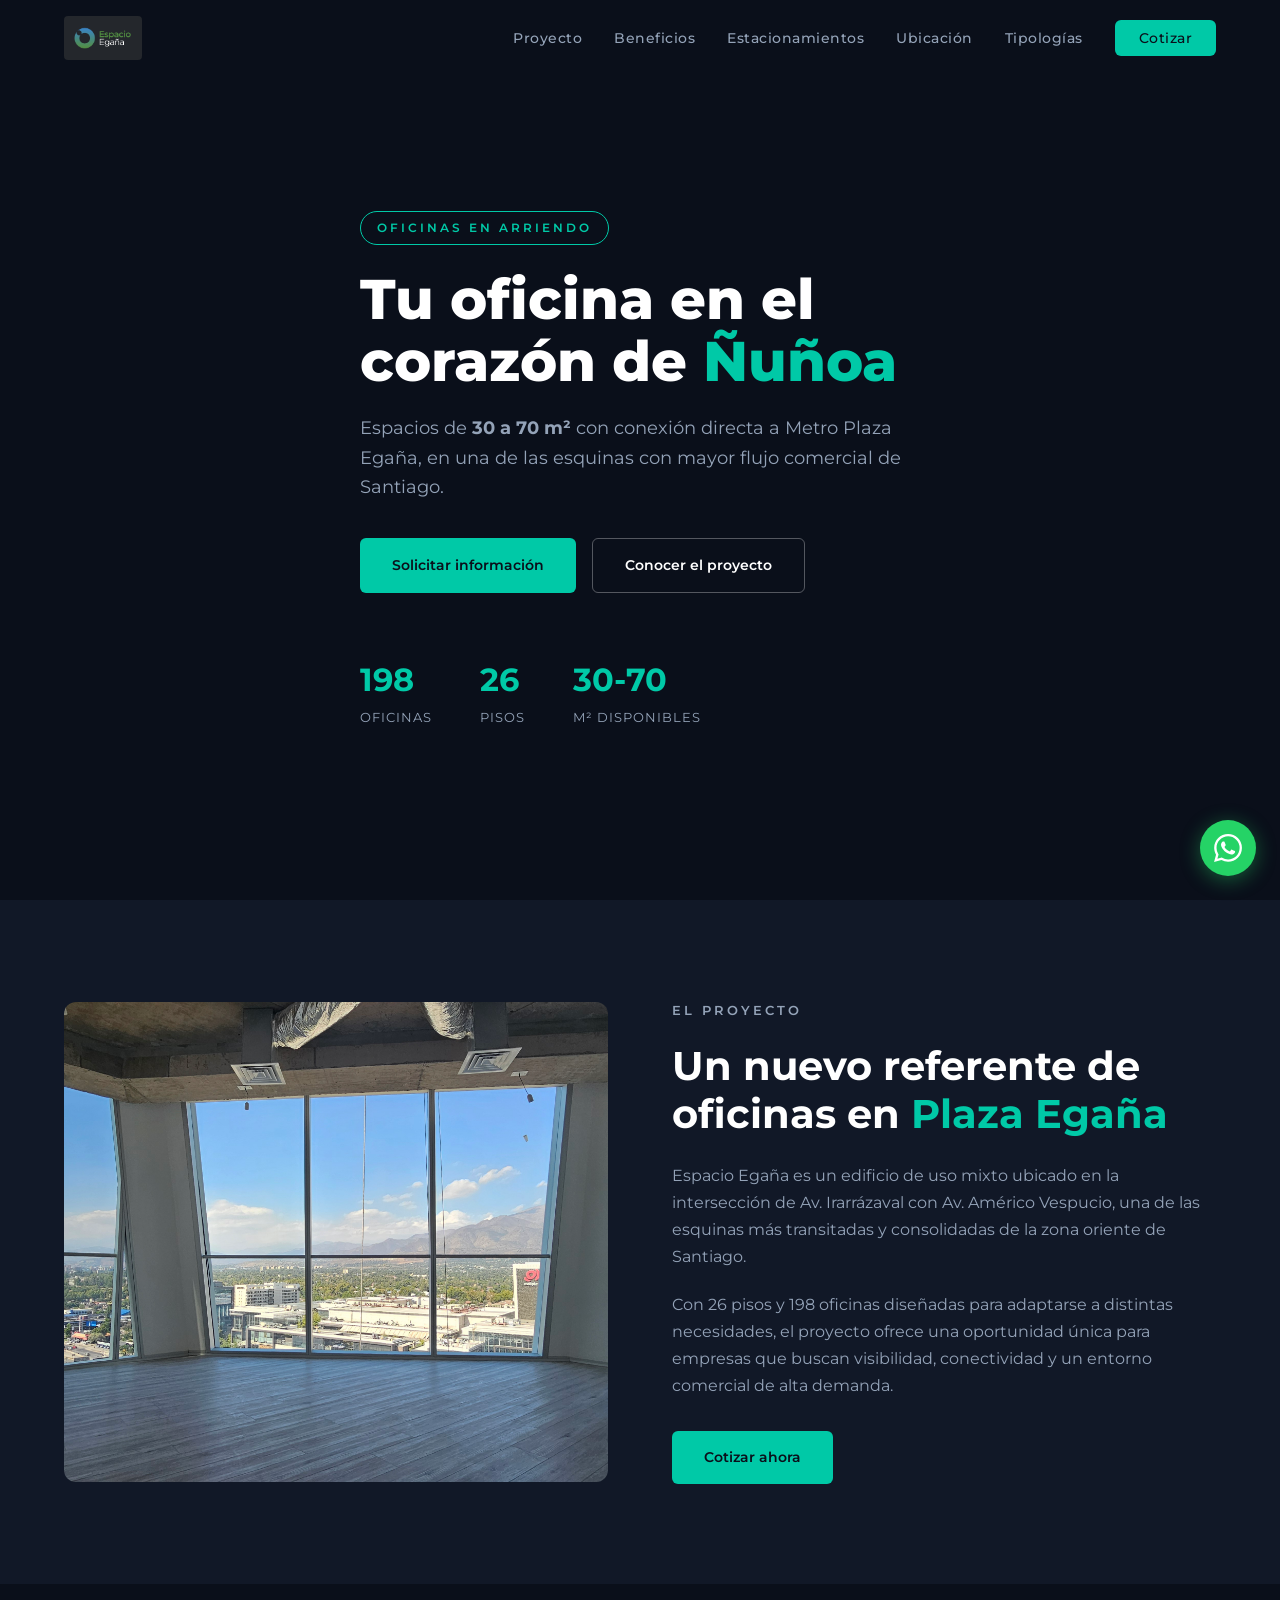
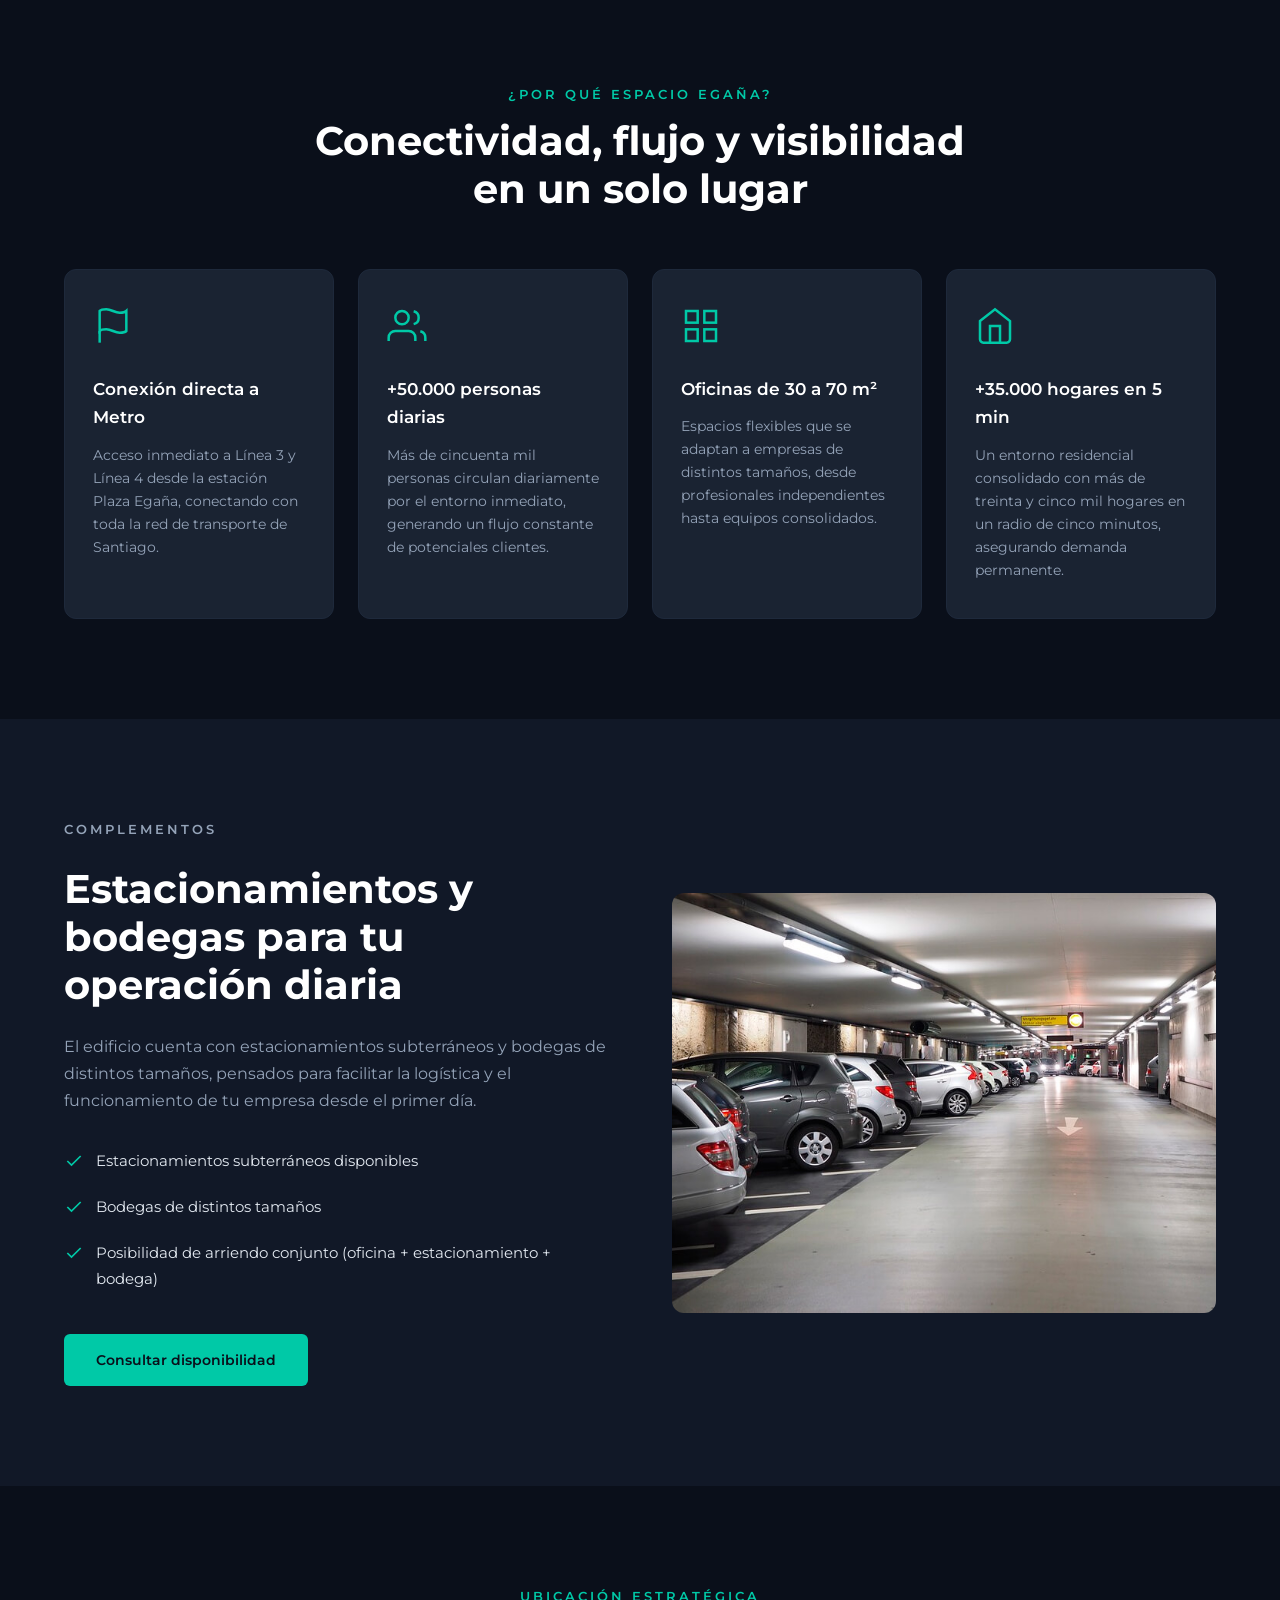
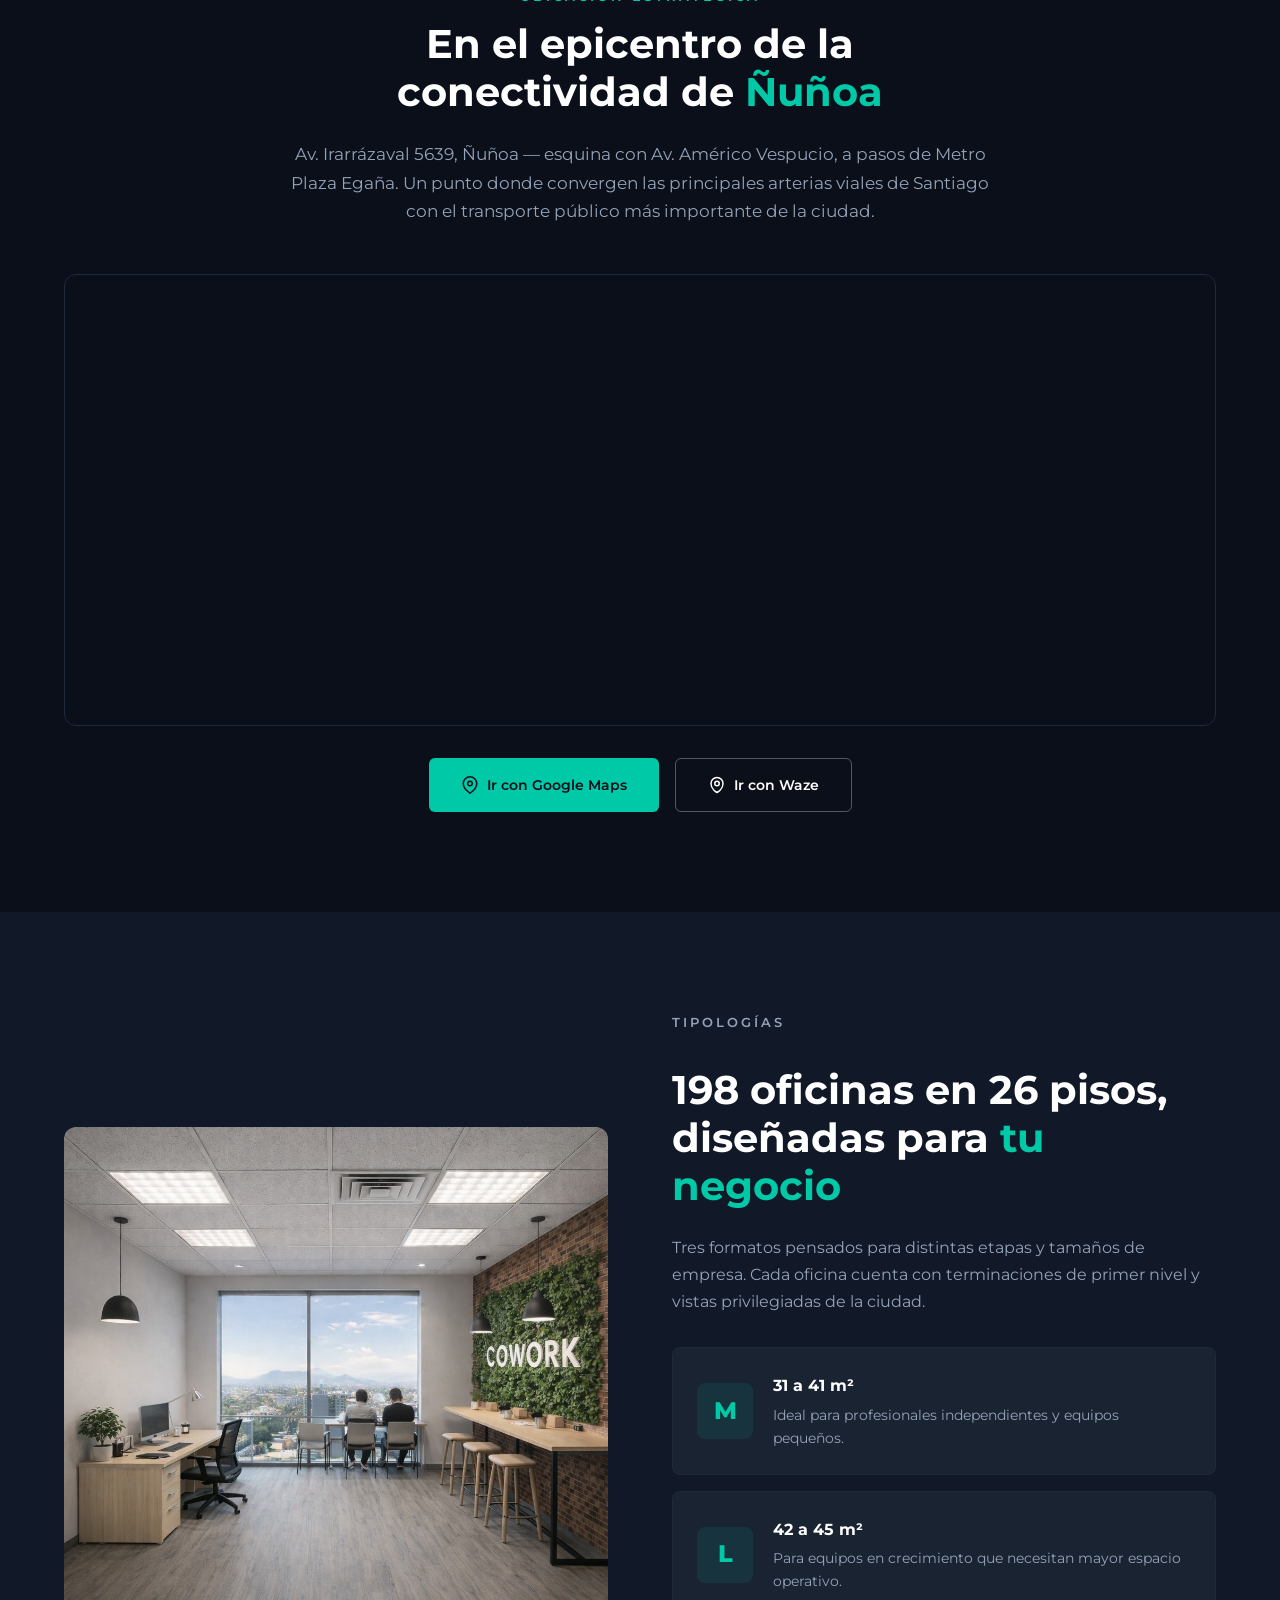
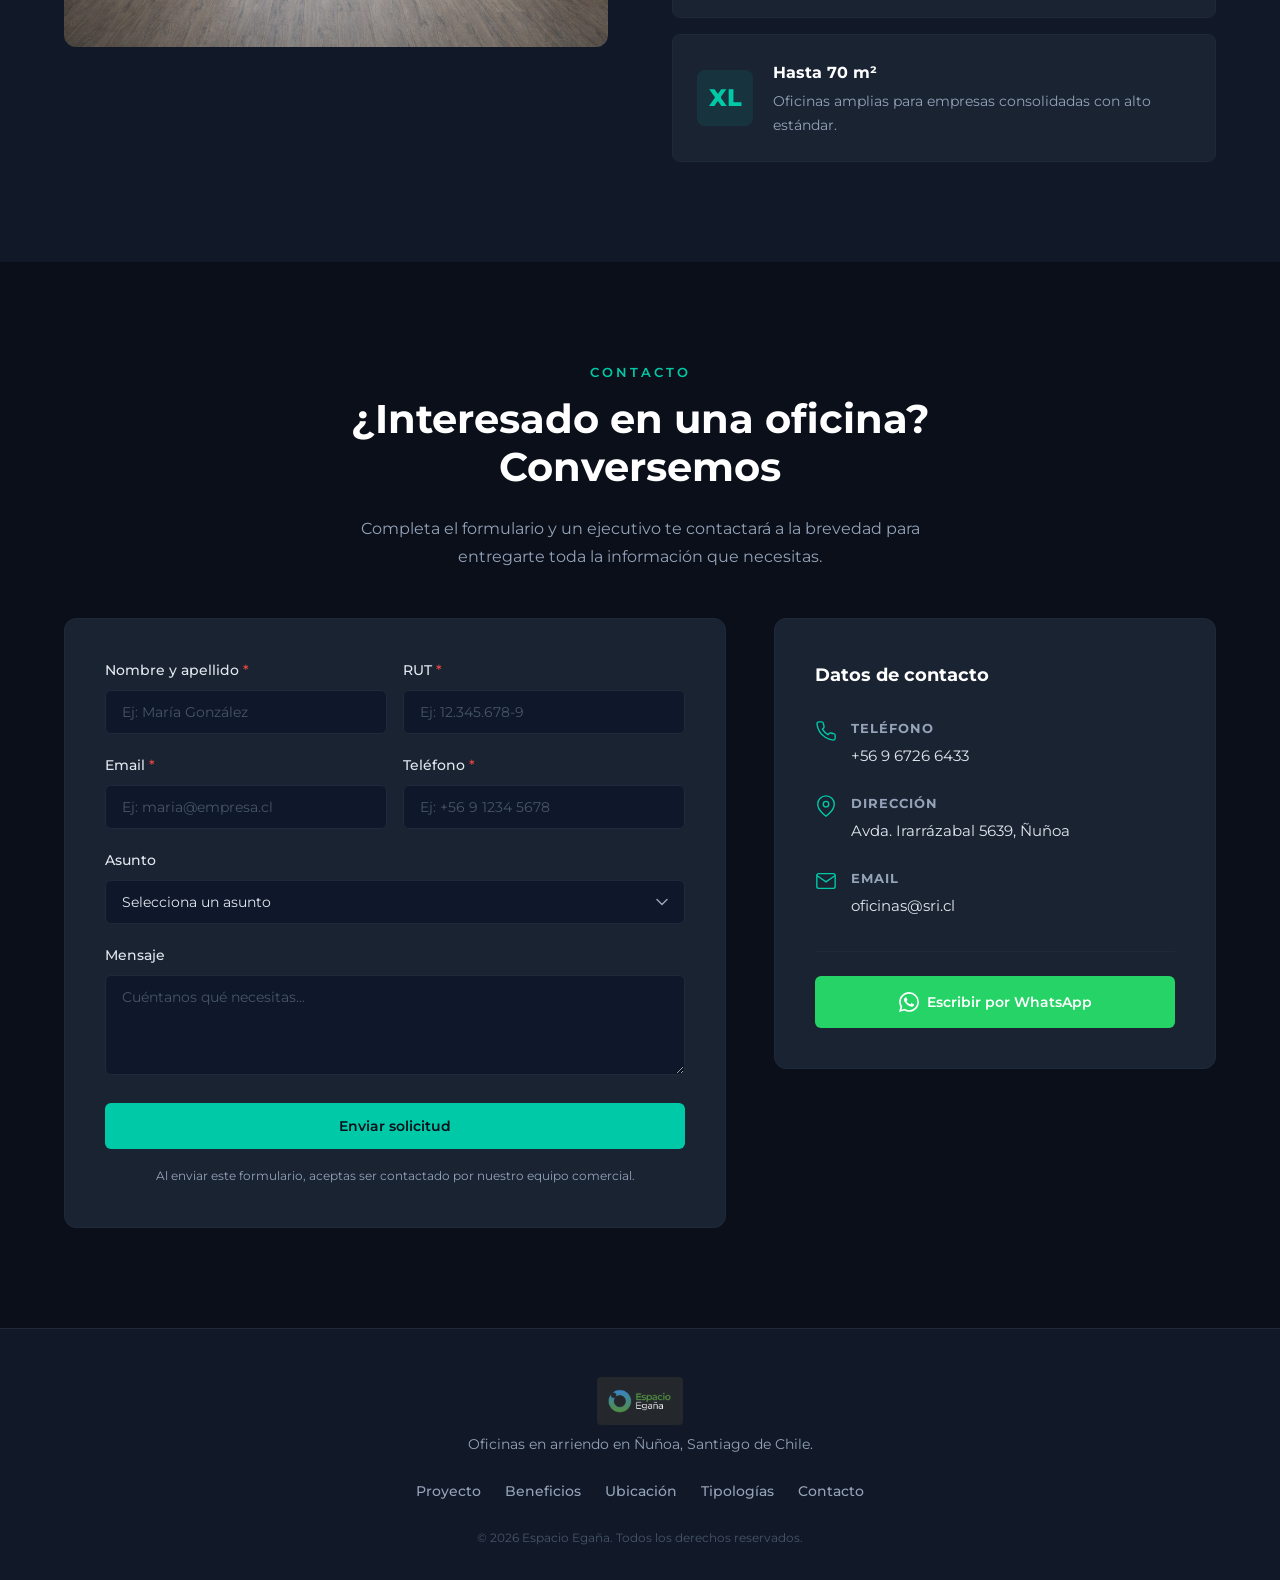
==== commit 44376c42: "Add files via upload" ====
--- a/landing/index.html
+++ b/landing/index.html
@@ -351,23 +351,7 @@
           <div class="contacto__info-item">
             <svg width="22" height="22" viewBox="0 0 24 24" fill="none" stroke="var(--color-accent)" stroke-width="1.5"><path d="M4 4h16c1.1 0 2 .9 2 2v12c0 1.1-.9 2-2 2H4c-1.1 0-2-.9-2-2V6c0-1.1.9-2 2-2z"/><polyline points="22,6 12,13 2,6"/></svg>
             <div>
-              <strong>Email ventas</strong>
-              <a href="mailto:ventas@espacioegana.cl">ventas@espacioegana.cl</a>
-            </div>
-          </div>
-
-          <div class="contacto__info-item">
-            <svg width="22" height="22" viewBox="0 0 24 24" fill="none" stroke="var(--color-accent)" stroke-width="1.5"><path d="M4 4h16c1.1 0 2 .9 2 2v12c0 1.1-.9 2-2 2H4c-1.1 0-2-.9-2-2V6c0-1.1.9-2 2-2z"/><polyline points="22,6 12,13 2,6"/></svg>
-            <div>
-              <strong>Email arriendos</strong>
-              <a href="mailto:arriendos@sri.cl">arriendos@sri.cl</a>
-            </div>
-          </div>
-
-          <div class="contacto__info-item">
-            <svg width="22" height="22" viewBox="0 0 24 24" fill="none" stroke="var(--color-accent)" stroke-width="1.5"><path d="M4 4h16c1.1 0 2 .9 2 2v12c0 1.1-.9 2-2 2H4c-1.1 0-2-.9-2-2V6c0-1.1.9-2 2-2z"/><polyline points="22,6 12,13 2,6"/></svg>
-            <div>
-              <strong>Email oficinas</strong>
+              <strong>Email</strong>
               <a href="mailto:oficinas@sri.cl">oficinas@sri.cl</a>
             </div>
           </div>
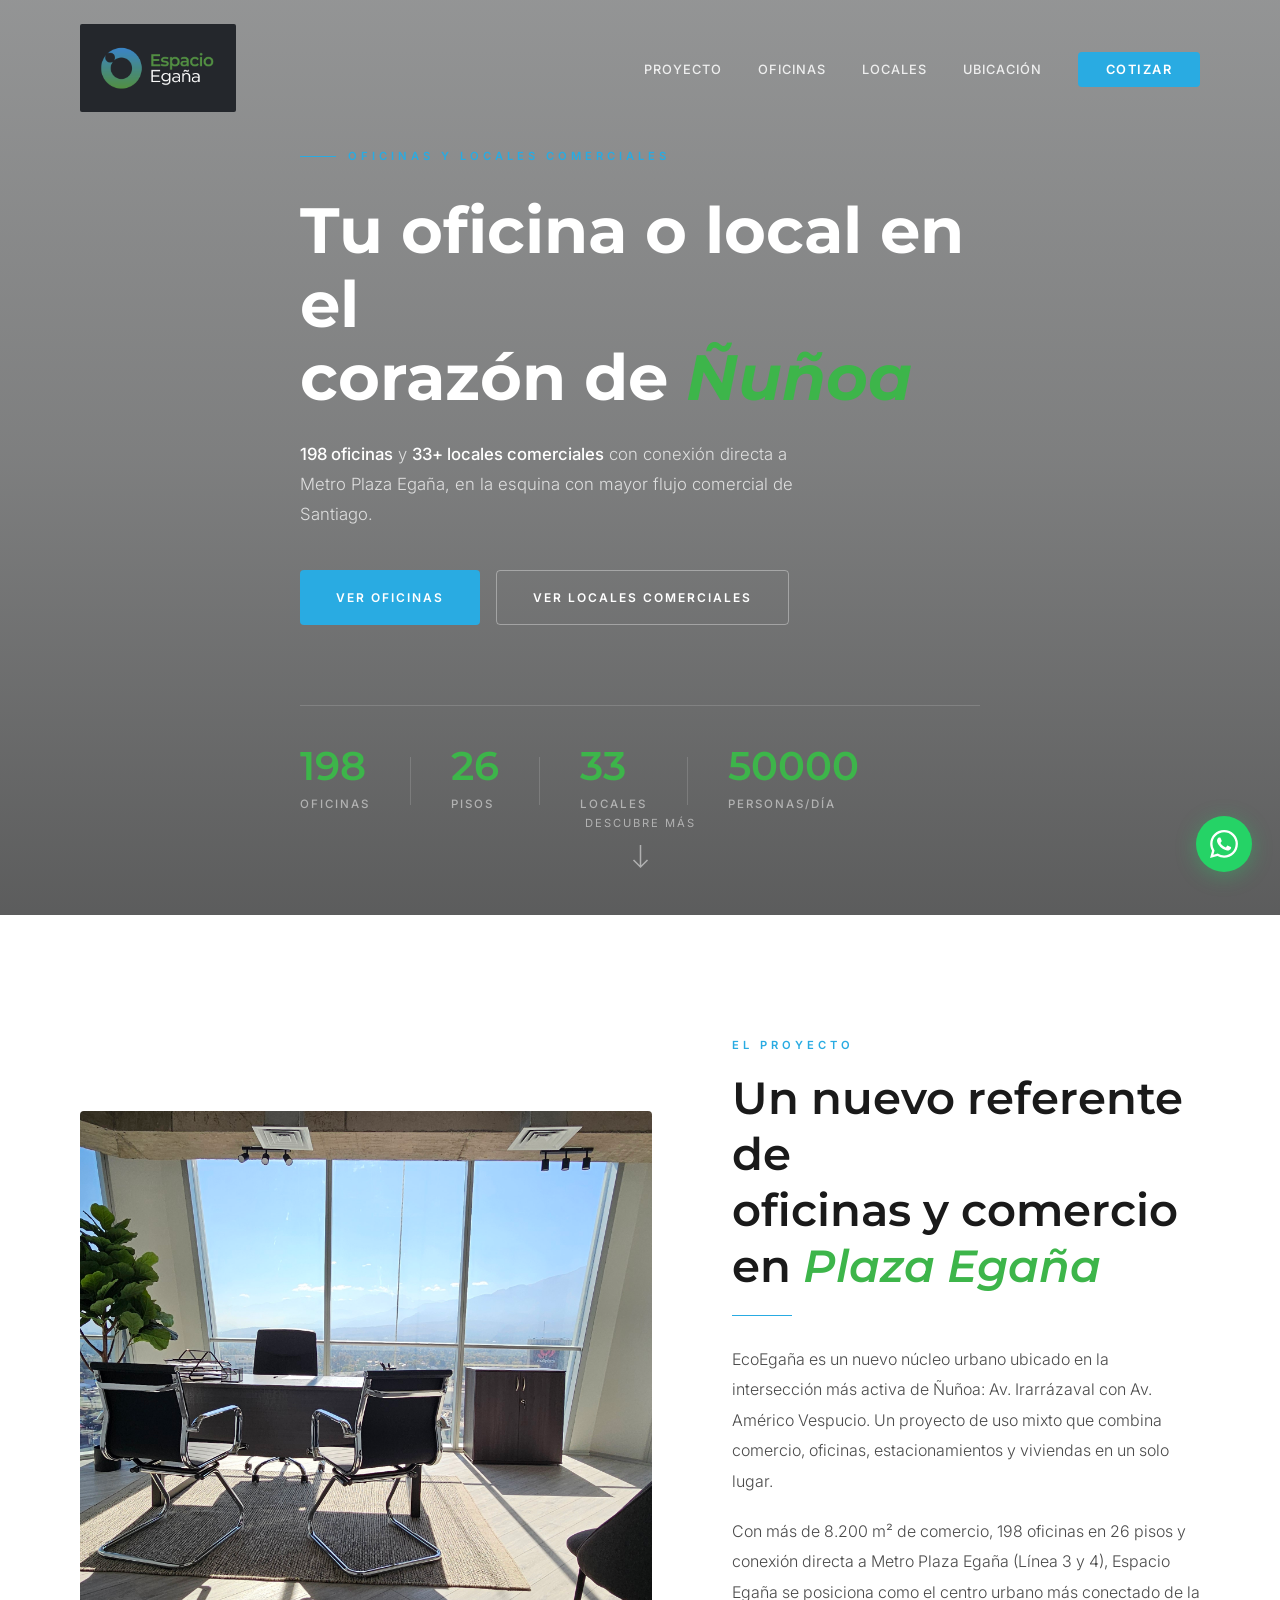
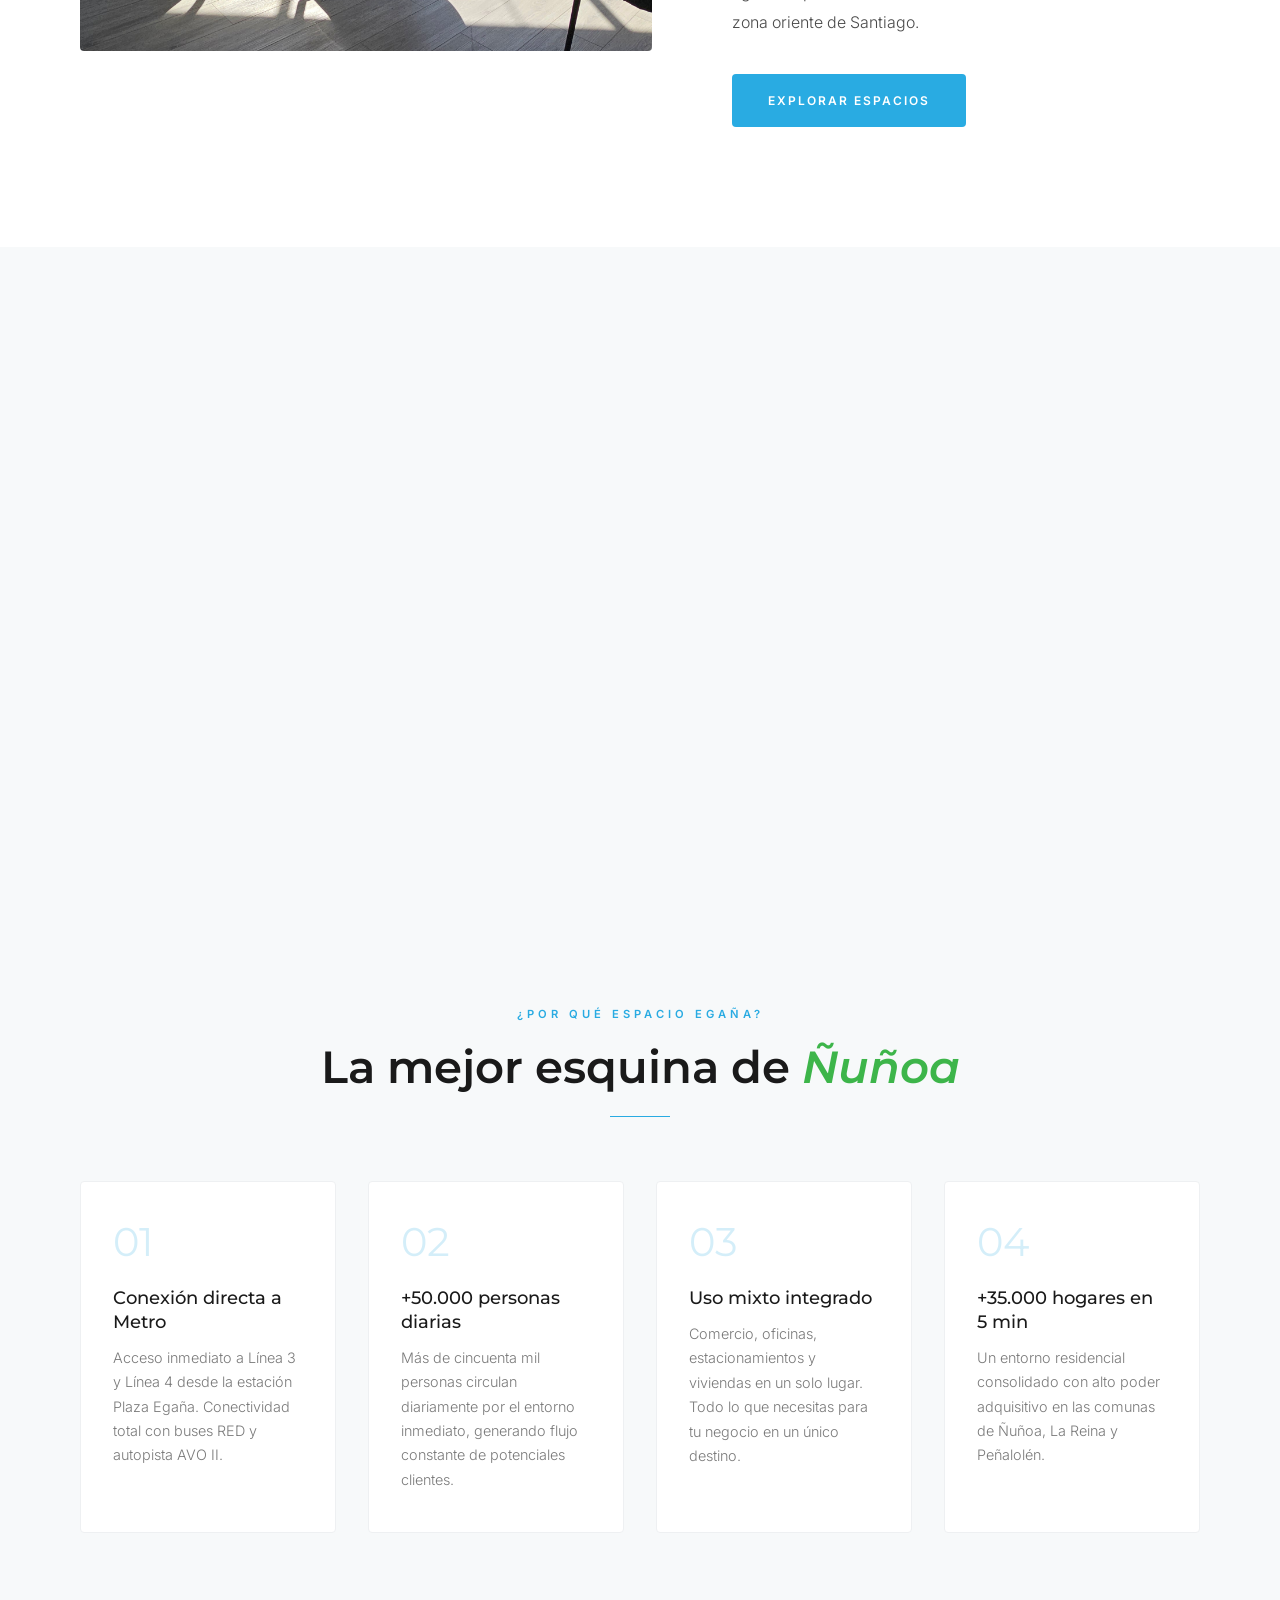
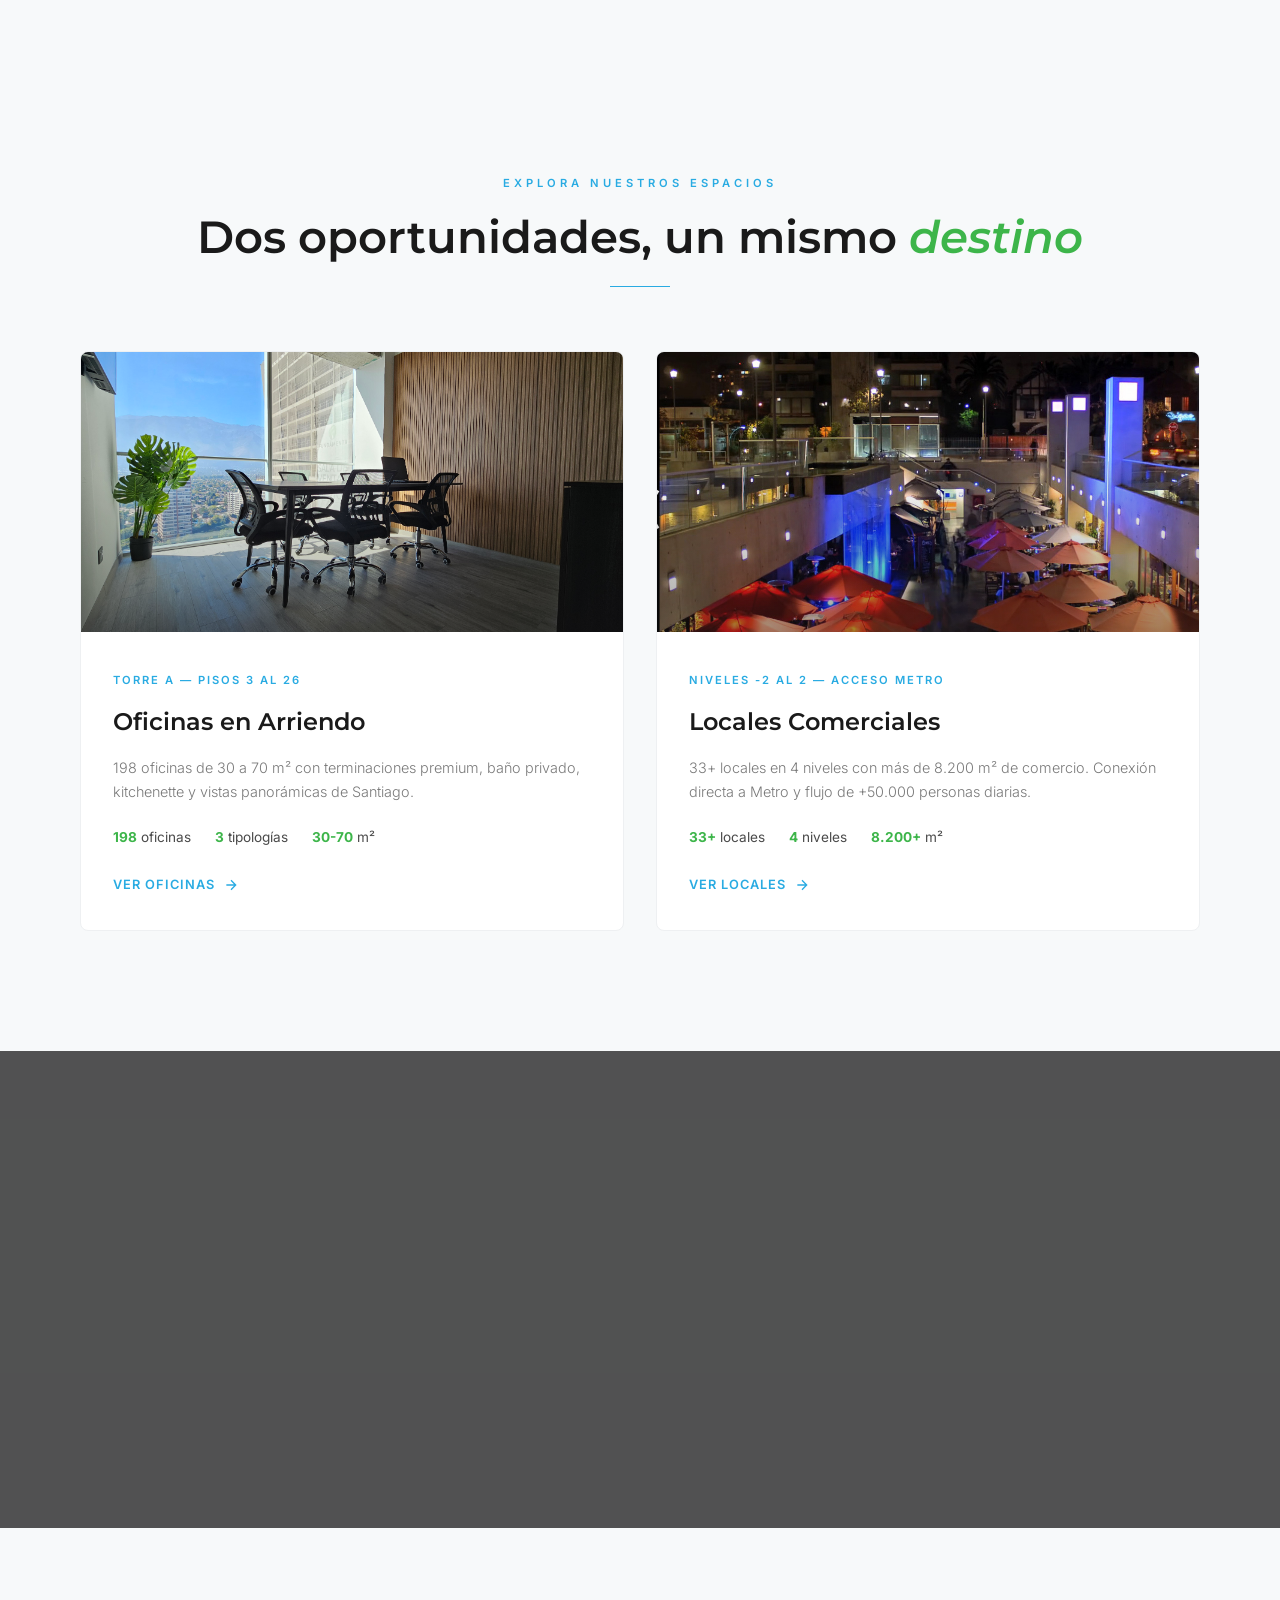
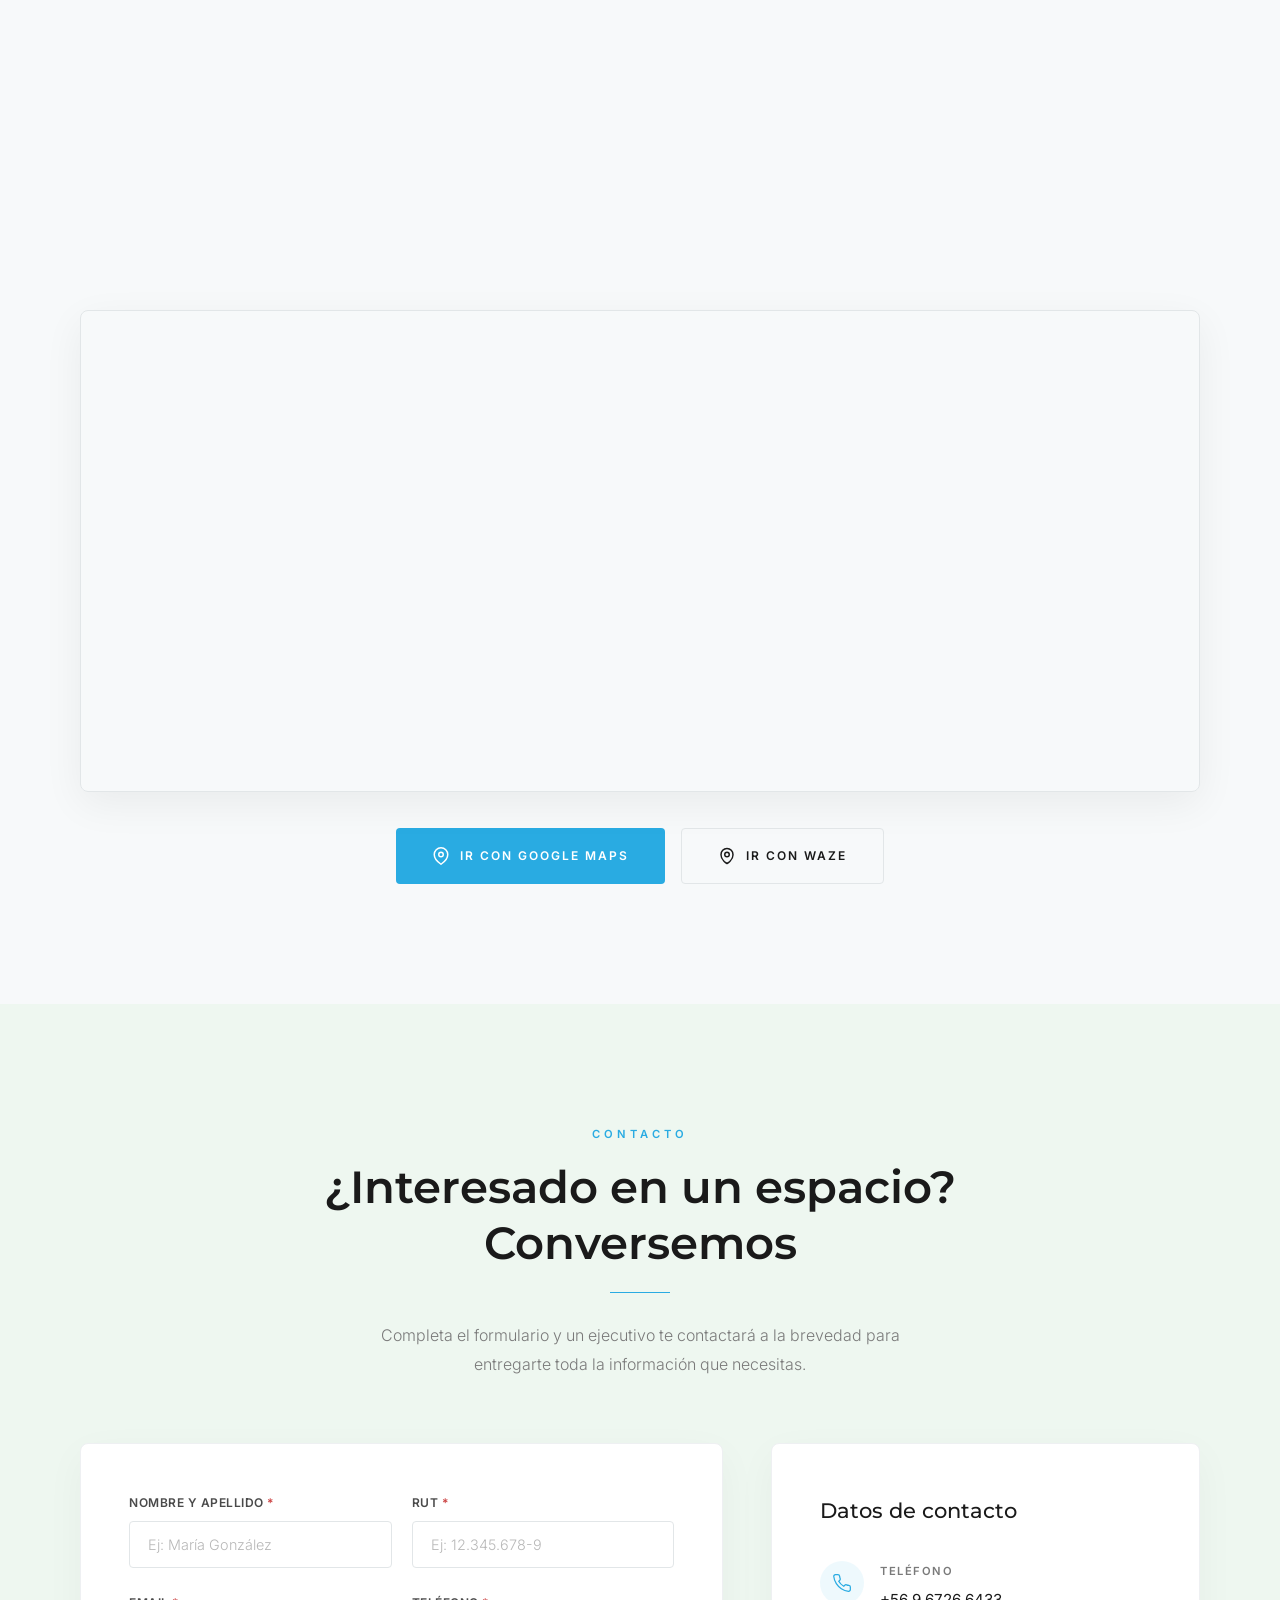
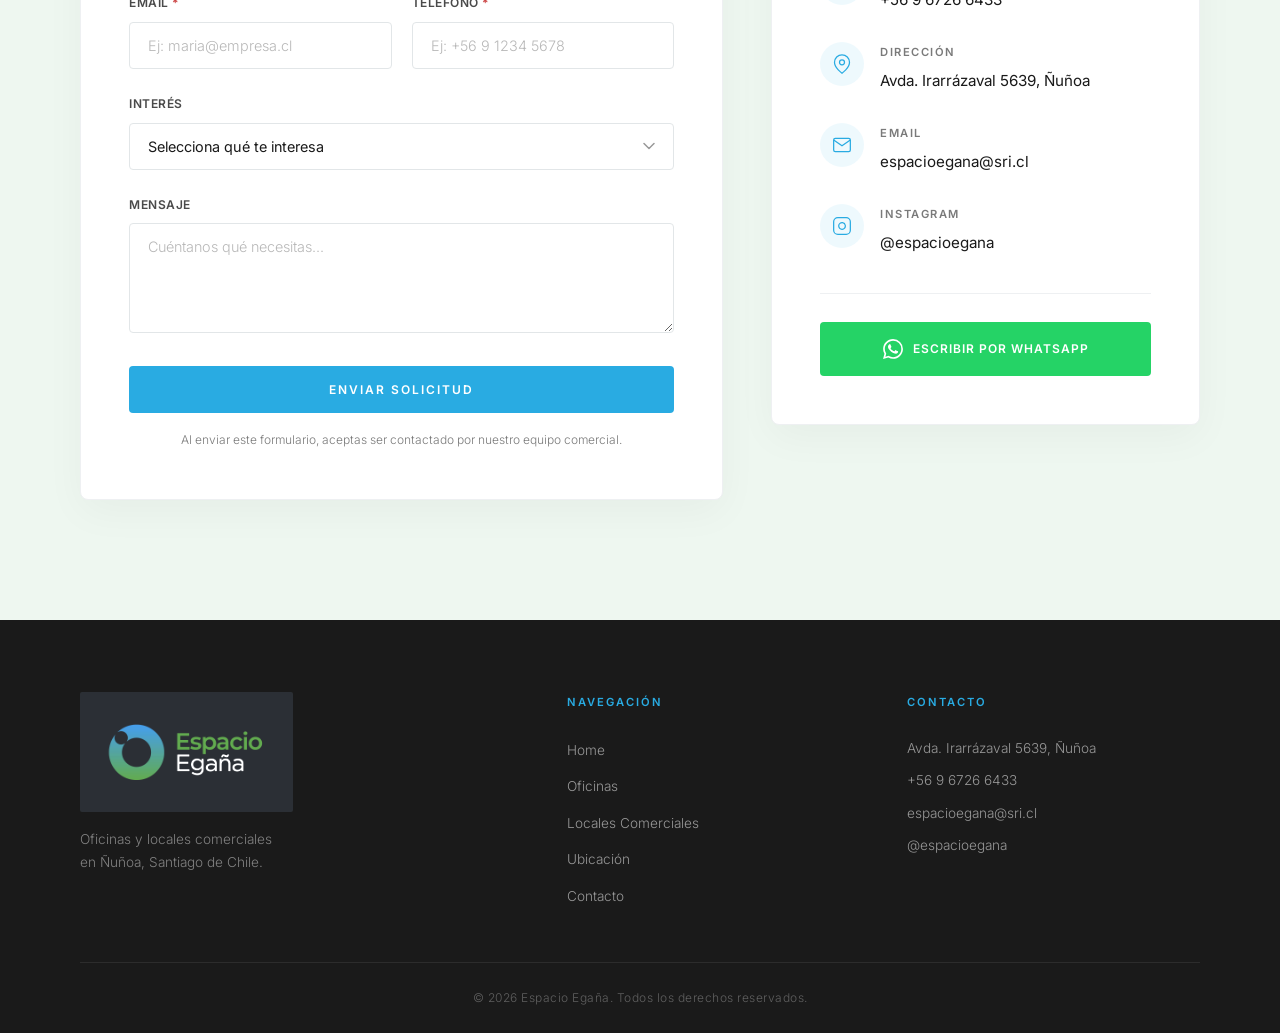
==== commit 98e263b9: "Add files via upload" ====
--- a/landing/index.html
+++ b/landing/index.html
@@ -3,18 +3,18 @@
 <head>
   <meta charset="UTF-8">
   <meta name="viewport" content="width=device-width, initial-scale=1.0">
-  <title>Espacio Egaña — Oficinas en arriendo en Ñuñoa, Santiago</title>
-  <meta name="description" content="Arrienda oficinas de 30 a 70 m² en Espacio Egaña, conectadas directamente a Metro Plaza Egaña. Ubicación estratégica en Ñuñoa con alto flujo peatonal y comercial.">
-  <meta name="keywords" content="oficinas arriendo Ñuñoa, Espacio Egaña, oficinas Metro Plaza Egaña, arriendo oficinas Santiago">
+  <title>Espacio Egaña — Oficinas y Locales Comerciales en Ñuñoa</title>
+  <meta name="description" content="Espacio Egaña: edificio de uso mixto con 198 oficinas y 33+ locales comerciales con conexión directa a Metro Plaza Egaña. Ubicación estratégica en Ñuñoa.">
+  <meta name="keywords" content="oficinas arriendo Ñuñoa, locales comerciales Ñuñoa, Espacio Egaña, Metro Plaza Egaña, arriendo oficinas Santiago">
   <meta name="author" content="Espacio Egaña">
-  <meta property="og:title" content="Espacio Egaña — Oficinas en arriendo en Ñuñoa">
-  <meta property="og:description" content="Oficinas de 30 a 70 m² con conexión directa a Metro Línea 3 y 4. Ubicación estratégica en Av. Irarrázaval con Américo Vespucio.">
+  <meta property="og:title" content="Espacio Egaña — Oficinas y Locales Comerciales en Ñuñoa">
+  <meta property="og:description" content="198 oficinas y 33+ locales comerciales con conexión directa a Metro Línea 3 y 4. Av. Irarrázaval con Américo Vespucio.">
   <meta property="og:type" content="website">
 
-  <!-- Fonts: Montserrat desde Google Fonts (fallback si las locales no cargan) -->
+  <!-- Fonts: Montserrat (fallback Gotham) + Inter -->
   <link rel="preconnect" href="https://fonts.googleapis.com">
   <link rel="preconnect" href="https://fonts.gstatic.com" crossorigin>
-  <link href="https://fonts.googleapis.com/css2?family=Montserrat:wght@300;400;500;600;700;800&display=swap" rel="stylesheet">
+  <link href="https://fonts.googleapis.com/css2?family=Montserrat:ital,wght@0,300;0,400;0,500;0,600;0,700;0,800;1,400;1,500&family=Inter:wght@300;400;500;600;700&display=swap" rel="stylesheet">
 
   <link rel="stylesheet" href="styles.css">
 </head>
@@ -25,7 +25,7 @@
   <!-- ============================================ -->
   <nav class="navbar" id="navbar">
     <div class="container navbar__inner">
-      <a href="#hero" class="navbar__logo">
+      <a href="index.html" class="navbar__logo">
         <img src="assets/img/logo-oscuro.jpg" alt="Espacio Egaña" class="navbar__logo-img">
       </a>
       <button class="navbar__toggle" id="navToggle" aria-label="Abrir menú">
@@ -33,10 +33,9 @@
       </button>
       <ul class="navbar__menu" id="navMenu">
         <li><a href="#proyecto">Proyecto</a></li>
-        <li><a href="#beneficios">Beneficios</a></li>
-        <li><a href="#estacionamientos">Estacionamientos</a></li>
+        <li><a href="oficinas.html">Oficinas</a></li>
+        <li><a href="locales.html">Locales</a></li>
         <li><a href="#ubicacion">Ubicación</a></li>
-        <li><a href="#tipologias">Tipologías</a></li>
         <li><a href="#contacto" class="navbar__cta">Cotizar</a></li>
       </ul>
     </div>
@@ -48,139 +47,223 @@
   <section class="hero" id="hero">
     <div class="hero__overlay"></div>
     <div class="container hero__content">
-      <p class="hero__badge">Oficinas en arriendo</p>
-      <h1 class="hero__title">Tu oficina en el<br>corazón de <span class="text-accent">Ñuñoa</span></h1>
-      <p class="hero__subtitle">Espacios de <strong>30 a 70 m²</strong> con conexión directa a Metro Plaza Egaña, en una de las esquinas con mayor flujo comercial de Santiago.</p>
-      <div class="hero__actions">
-        <a href="#contacto" class="btn btn--primary">Solicitar información</a>
-        <a href="#proyecto" class="btn btn--outline">Conocer el proyecto</a>
-      </div>
-      <div class="hero__stats">
+      <div class="hero__text" data-animate="fade-up">
+        <span class="hero__badge">Oficinas y Locales Comerciales</span>
+        <h1 class="hero__title">Tu oficina o local en el<br>corazón de <em>Ñuñoa</em></h1>
+        <p class="hero__subtitle"><strong>198 oficinas</strong> y <strong>33+ locales comerciales</strong> con conexión directa a Metro Plaza Egaña, en la esquina con mayor flujo comercial de Santiago.</p>
+        <div class="hero__actions">
+          <a href="oficinas.html" class="btn btn--primary">Ver Oficinas</a>
+          <a href="locales.html" class="btn btn--ghost">Ver Locales Comerciales</a>
+        </div>
+      </div>
+      <div class="hero__stats" data-animate="fade-up" data-delay="200">
         <div class="hero__stat">
           <span class="hero__stat-number">198</span>
           <span class="hero__stat-label">Oficinas</span>
         </div>
+        <div class="hero__stat-divider"></div>
         <div class="hero__stat">
           <span class="hero__stat-number">26</span>
           <span class="hero__stat-label">Pisos</span>
         </div>
+        <div class="hero__stat-divider"></div>
         <div class="hero__stat">
-          <span class="hero__stat-number">30-70</span>
-          <span class="hero__stat-label">m² disponibles</span>
-        </div>
-      </div>
-    </div>
-  </section>
-
-  <!-- ============================================ -->
-  <!-- 2. SECCIÓN PROYECTO -->
+          <span class="hero__stat-number">33</span>
+          <span class="hero__stat-label">Locales</span>
+        </div>
+        <div class="hero__stat-divider"></div>
+        <div class="hero__stat">
+          <span class="hero__stat-number" data-suffix="+">50000</span>
+          <span class="hero__stat-label">Personas/día</span>
+        </div>
+      </div>
+    </div>
+    <div class="hero__scroll-indicator">
+      <span>Descubre más</span>
+      <div class="hero__scroll-arrow">
+        <svg width="16" height="24" viewBox="0 0 16 24" fill="none"><path d="M8 0v22M1 15l7 7 7-7" stroke="currentColor" stroke-width="1.5"/></svg>
+      </div>
+    </div>
+  </section>
+
+  <!-- ============================================ -->
+  <!-- 2. SOBRE EL PROYECTO -->
   <!-- ============================================ -->
   <section class="section proyecto" id="proyecto">
     <div class="container">
       <div class="proyecto__grid">
-        <div class="proyecto__image">
-          <img src="assets/img/proyecto-oficina.jpg" alt="Oficina amplia con vista panorámica en Espacio Egaña" loading="lazy">
-        </div>
-        <div class="proyecto__text">
-          <p class="section__label">El Proyecto</p>
-          <h2 class="section__title">Un nuevo referente de oficinas en <span class="text-accent">Plaza Egaña</span></h2>
-          <p>Espacio Egaña es un edificio de uso mixto ubicado en la intersección de Av. Irarrázaval con Av. Américo Vespucio, una de las esquinas más transitadas y consolidadas de la zona oriente de Santiago.</p>
-          <p>Con 26 pisos y 198 oficinas diseñadas para adaptarse a distintas necesidades, el proyecto ofrece una oportunidad única para empresas que buscan visibilidad, conectividad y un entorno comercial de alta demanda.</p>
-          <a href="#contacto" class="btn btn--primary">Cotizar ahora</a>
-        </div>
-      </div>
-    </div>
-  </section>
-
-  <!-- ============================================ -->
-  <!-- 3. BENEFICIOS / ATRIBUTOS -->
+        <div class="proyecto__image" data-animate="fade-right">
+          <div class="image-wrapper">
+            <img src="assets/img/Oficina-principal.jpg" alt="Vista interior de oficina amplia en Espacio Egaña" loading="lazy">
+          </div>
+        </div>
+        <div class="proyecto__text" data-animate="fade-left">
+          <span class="section__label">El Proyecto</span>
+          <h2 class="section__title">Un nuevo referente de<br>oficinas y comercio en <em>Plaza Egaña</em></h2>
+          <div class="section__divider"></div>
+          <p>EcoEgaña es un nuevo núcleo urbano ubicado en la intersección más activa de Ñuñoa: Av. Irarrázaval con Av. Américo Vespucio. Un proyecto de uso mixto que combina comercio, oficinas, estacionamientos y viviendas en un solo lugar.</p>
+          <p>Con más de 8.200 m² de comercio, 198 oficinas en 26 pisos y conexión directa a Metro Plaza Egaña (Línea 3 y 4), Espacio Egaña se posiciona como el centro urbano más conectado de la zona oriente de Santiago.</p>
+          <a href="#espacios" class="btn btn--primary">Explorar espacios</a>
+        </div>
+      </div>
+    </div>
+  </section>
+
+  <!-- ============================================ -->
+  <!-- 3. CIFRAS CLAVE -->
+  <!-- ============================================ -->
+  <section class="section cifras" id="cifras">
+    <div class="container">
+      <div class="section__header" data-animate="fade-up">
+        <span class="section__label section__label--center">EcoEgaña en números</span>
+        <h2 class="section__title section__title--center">Conectividad, flujo y visibilidad<br>en un solo lugar</h2>
+        <div class="section__divider section__divider--center"></div>
+      </div>
+      <div class="cifras__grid" data-animate="fade-up" data-delay="100">
+        <div class="cifra-card">
+          <span class="cifra-card__number">198</span>
+          <span class="cifra-card__label">Oficinas</span>
+          <span class="cifra-card__sub">en 26 pisos</span>
+        </div>
+        <div class="cifra-card">
+          <span class="cifra-card__number">33+</span>
+          <span class="cifra-card__label">Locales Comerciales</span>
+          <span class="cifra-card__sub">en 4 niveles</span>
+        </div>
+        <div class="cifra-card">
+          <span class="cifra-card__number">8.200+</span>
+          <span class="cifra-card__label">m² de comercio</span>
+          <span class="cifra-card__sub">nuevo polo urbano</span>
+        </div>
+        <div class="cifra-card">
+          <span class="cifra-card__number">50K+</span>
+          <span class="cifra-card__label">Personas/día</span>
+          <span class="cifra-card__sub">flujo peatonal</span>
+        </div>
+        <div class="cifra-card">
+          <span class="cifra-card__number">549+</span>
+          <span class="cifra-card__label">Estacionamientos</span>
+          <span class="cifra-card__sub">subterráneos</span>
+        </div>
+      </div>
+    </div>
+  </section>
+
+  <!-- ============================================ -->
+  <!-- 4. BENEFICIOS / ATRIBUTOS -->
   <!-- ============================================ -->
   <section class="section beneficios" id="beneficios">
     <div class="container">
-      <p class="section__label section__label--center">¿Por qué Espacio Egaña?</p>
-      <h2 class="section__title section__title--center">Conectividad, flujo y visibilidad<br>en un solo lugar</h2>
+      <div class="section__header" data-animate="fade-up">
+        <span class="section__label section__label--center">¿Por qué Espacio Egaña?</span>
+        <h2 class="section__title section__title--center">La mejor esquina de <em>Ñuñoa</em></h2>
+        <div class="section__divider section__divider--center"></div>
+      </div>
       <div class="beneficios__grid">
-        <div class="beneficio-card">
-          <div class="beneficio-card__icon">
-            <svg width="40" height="40" viewBox="0 0 24 24" fill="none" stroke="currentColor" stroke-width="1.5"><path d="M4 15s1-1 4-1 5 2 8 2 4-1 4-1V3s-1 1-4 1-5-2-8-2-4 1-4 1z"/><line x1="4" y1="22" x2="4" y2="15"/></svg>
-          </div>
+        <div class="beneficio-card" data-animate="fade-up" data-delay="0">
+          <div class="beneficio-card__number">01</div>
           <h3>Conexión directa a Metro</h3>
-          <p>Acceso inmediato a Línea 3 y Línea 4 desde la estación Plaza Egaña, conectando con toda la red de transporte de Santiago.</p>
-        </div>
-        <div class="beneficio-card">
-          <div class="beneficio-card__icon">
-            <svg width="40" height="40" viewBox="0 0 24 24" fill="none" stroke="currentColor" stroke-width="1.5"><path d="M17 21v-2a4 4 0 0 0-4-4H5a4 4 0 0 0-4 4v2"/><circle cx="9" cy="7" r="4"/><path d="M23 21v-2a4 4 0 0 0-3-3.87"/><path d="M16 3.13a4 4 0 0 1 0 7.75"/></svg>
-          </div>
+          <p>Acceso inmediato a Línea 3 y Línea 4 desde la estación Plaza Egaña. Conectividad total con buses RED y autopista AVO II.</p>
+        </div>
+        <div class="beneficio-card" data-animate="fade-up" data-delay="100">
+          <div class="beneficio-card__number">02</div>
           <h3>+50.000 personas diarias</h3>
-          <p>Más de cincuenta mil personas circulan diariamente por el entorno inmediato, generando un flujo constante de potenciales clientes.</p>
-        </div>
-        <div class="beneficio-card">
-          <div class="beneficio-card__icon">
-            <svg width="40" height="40" viewBox="0 0 24 24" fill="none" stroke="currentColor" stroke-width="1.5"><rect x="3" y="3" width="7" height="7"/><rect x="14" y="3" width="7" height="7"/><rect x="3" y="14" width="7" height="7"/><rect x="14" y="14" width="7" height="7"/></svg>
-          </div>
-          <h3>Oficinas de 30 a 70 m²</h3>
-          <p>Espacios flexibles que se adaptan a empresas de distintos tamaños, desde profesionales independientes hasta equipos consolidados.</p>
-        </div>
-        <div class="beneficio-card">
-          <div class="beneficio-card__icon">
-            <svg width="40" height="40" viewBox="0 0 24 24" fill="none" stroke="currentColor" stroke-width="1.5"><path d="M3 9l9-7 9 7v11a2 2 0 0 1-2 2H5a2 2 0 0 1-2-2z"/><polyline points="9 22 9 12 15 12 15 22"/></svg>
-          </div>
+          <p>Más de cincuenta mil personas circulan diariamente por el entorno inmediato, generando flujo constante de potenciales clientes.</p>
+        </div>
+        <div class="beneficio-card" data-animate="fade-up" data-delay="200">
+          <div class="beneficio-card__number">03</div>
+          <h3>Uso mixto integrado</h3>
+          <p>Comercio, oficinas, estacionamientos y viviendas en un solo lugar. Todo lo que necesitas para tu negocio en un único destino.</p>
+        </div>
+        <div class="beneficio-card" data-animate="fade-up" data-delay="300">
+          <div class="beneficio-card__number">04</div>
           <h3>+35.000 hogares en 5 min</h3>
-          <p>Un entorno residencial consolidado con más de treinta y cinco mil hogares en un radio de cinco minutos, asegurando demanda permanente.</p>
-        </div>
-      </div>
-    </div>
-  </section>
-
-  <!-- ============================================ -->
-  <!-- 4. ESTACIONAMIENTOS Y BODEGAS -->
-  <!-- ============================================ -->
-  <section class="section estacionamientos" id="estacionamientos">
-    <div class="container">
-      <div class="estacionamientos__grid">
-        <div class="estacionamientos__text">
-          <p class="section__label">Complementos</p>
-          <h2 class="section__title">Estacionamientos y bodegas para tu operación diaria</h2>
-          <p>El edificio cuenta con estacionamientos subterráneos y bodegas de distintos tamaños, pensados para facilitar la logística y el funcionamiento de tu empresa desde el primer día.</p>
-          <ul class="estacionamientos__list">
-            <li>
-              <svg width="20" height="20" viewBox="0 0 24 24" fill="none" stroke="var(--color-accent)" stroke-width="2"><polyline points="20 6 9 17 4 12"/></svg>
-              Estacionamientos subterráneos disponibles
-            </li>
-            <li>
-              <svg width="20" height="20" viewBox="0 0 24 24" fill="none" stroke="var(--color-accent)" stroke-width="2"><polyline points="20 6 9 17 4 12"/></svg>
-              Bodegas de distintos tamaños
-            </li>
-            <li>
-              <svg width="20" height="20" viewBox="0 0 24 24" fill="none" stroke="var(--color-accent)" stroke-width="2"><polyline points="20 6 9 17 4 12"/></svg>
-              Posibilidad de arriendo conjunto (oficina + estacionamiento + bodega)
-            </li>
-          </ul>
-          <a href="#contacto" class="btn btn--primary">Consultar disponibilidad</a>
-        </div>
-        <div class="estacionamientos__image">
-          <img src="assets/img/estacionamiento.jpg" alt="Estacionamientos subterráneos de Espacio Egaña" loading="lazy">
-        </div>
-      </div>
-    </div>
-  </section>
-
-  <!-- ============================================ -->
-  <!-- 5. UBICACIÓN -->
+          <p>Un entorno residencial consolidado con alto poder adquisitivo en las comunas de Ñuñoa, La Reina y Peñalolén.</p>
+        </div>
+      </div>
+    </div>
+  </section>
+
+  <!-- ============================================ -->
+  <!-- 5. EXPLORA NUESTROS ESPACIOS -->
+  <!-- ============================================ -->
+  <section class="section espacios" id="espacios">
+    <div class="container">
+      <div class="section__header" data-animate="fade-up">
+        <span class="section__label section__label--center">Explora nuestros espacios</span>
+        <h2 class="section__title section__title--center">Dos oportunidades, un mismo <em>destino</em></h2>
+        <div class="section__divider section__divider--center"></div>
+      </div>
+      <div class="espacios__grid">
+        <!-- Card Oficinas -->
+        <a href="oficinas.html" class="espacio-card" data-animate="fade-right">
+          <div class="espacio-card__image">
+            <img src="assets/img/Oficina-segundaria.jpg" alt="Oficinas en Espacio Egaña" loading="lazy">
+            <div class="espacio-card__overlay"></div>
+          </div>
+          <div class="espacio-card__content">
+            <span class="espacio-card__badge">Torre A — Pisos 3 al 26</span>
+            <h3 class="espacio-card__title">Oficinas en Arriendo</h3>
+            <p class="espacio-card__desc">198 oficinas de 30 a 70 m² con terminaciones premium, baño privado, kitchenette y vistas panorámicas de Santiago.</p>
+            <div class="espacio-card__stats">
+              <span><strong>198</strong> oficinas</span>
+              <span><strong>3</strong> tipologías</span>
+              <span><strong>30-70</strong> m²</span>
+            </div>
+            <span class="espacio-card__cta">Ver oficinas <svg width="16" height="16" viewBox="0 0 24 24" fill="none" stroke="currentColor" stroke-width="2"><path d="M5 12h14M12 5l7 7-7 7"/></svg></span>
+          </div>
+        </a>
+        <!-- Card Locales -->
+        <a href="locales.html" class="espacio-card" data-animate="fade-left">
+          <div class="espacio-card__image">
+            <img src="assets/img/locales-comerciales.jpg" alt="Locales Comerciales en Espacio Egaña" loading="lazy">
+            <div class="espacio-card__overlay"></div>
+          </div>
+          <div class="espacio-card__content">
+            <span class="espacio-card__badge">Niveles -2 al 2 — Acceso Metro</span>
+            <h3 class="espacio-card__title">Locales Comerciales</h3>
+            <p class="espacio-card__desc">33+ locales en 4 niveles con más de 8.200 m² de comercio. Conexión directa a Metro y flujo de +50.000 personas diarias.</p>
+            <div class="espacio-card__stats">
+              <span><strong>33+</strong> locales</span>
+              <span><strong>4</strong> niveles</span>
+              <span><strong>8.200+</strong> m²</span>
+            </div>
+            <span class="espacio-card__cta">Ver locales <svg width="16" height="16" viewBox="0 0 24 24" fill="none" stroke="currentColor" stroke-width="2"><path d="M5 12h14M12 5l7 7-7 7"/></svg></span>
+          </div>
+        </a>
+      </div>
+    </div>
+  </section>
+
+  <!-- ============================================ -->
+  <!-- PARALLAX DIVIDER -->
+  <!-- ============================================ -->
+  <section class="parallax-divider">
+    <div class="parallax-divider__overlay"></div>
+    <div class="container parallax-divider__content" data-animate="fade-up">
+      <h2>Ubicación estratégica en el<br>epicentro de <em>Ñuñoa</em></h2>
+      <p>Donde convergen las principales arterias viales de Santiago con el transporte público más importante de la ciudad.</p>
+    </div>
+  </section>
+
+  <!-- ============================================ -->
+  <!-- 6. UBICACIÓN -->
   <!-- ============================================ -->
   <section class="section ubicacion" id="ubicacion">
     <div class="container">
-      <p class="section__label section__label--center">Ubicación estratégica</p>
-      <h2 class="section__title section__title--center">En el epicentro de la<br>conectividad de <span class="text-accent">Ñuñoa</span></h2>
-      <p class="ubicacion__intro">Av. Irarrázaval 5639, Ñuñoa — esquina con Av. Américo Vespucio, a pasos de Metro Plaza Egaña. Un punto donde convergen las principales arterias viales de Santiago con el transporte público más importante de la ciudad.</p>
-
-      <div class="ubicacion__map-wrapper">
-        <!-- Mapa embebido de Google Maps -->
+      <div class="section__header" data-animate="fade-up">
+        <span class="section__label section__label--center">Ubicación</span>
+        <h2 class="section__title section__title--center">Av. Irarrázaval 5639, Ñuñoa</h2>
+        <div class="section__divider section__divider--center"></div>
+        <p class="ubicacion__intro">Esquina con Av. Américo Vespucio, a pasos de Metro Plaza Egaña. Conectado directamente al Metro (L3 y L4), buses RED y autopista AVO II.</p>
+      </div>
+
+      <div class="ubicacion__map-wrapper" data-animate="fade-up">
         <iframe
           src="https://www.google.com/maps/embed?pb=!1m18!1m12!1m3!1d3329.1!2d-70.5726!3d-33.4536!2m3!1f0!2f0!3f0!3m2!1i1024!2i768!4f13.1!3m3!1m2!1s0x9662cf47c0000001%3A0x1!2sAv.+Irarr%C3%A1zaval+5639%2C+%C3%91u%C3%B1oa!5e0!3m2!1ses!2scl!4v1"
           width="100%"
-          height="450"
-          style="border:0; border-radius: 12px;"
+          height="480"
+          style="border:0;"
           allowfullscreen=""
           loading="lazy"
           referrerpolicy="no-referrer-when-downgrade"
@@ -189,7 +272,6 @@
       </div>
 
       <div class="ubicacion__buttons">
-        <!-- EDITABLE: Reemplazar las URLs con coordenadas exactas del proyecto -->
         <a href="https://www.google.com/maps/dir/?api=1&destination=-33.4536,-70.5726" target="_blank" rel="noopener" class="btn btn--primary">
           <svg width="18" height="18" viewBox="0 0 24 24" fill="none" stroke="currentColor" stroke-width="2"><path d="M21 10c0 7-9 13-9 13s-9-6-9-13a9 9 0 0 1 18 0z"/><circle cx="12" cy="10" r="3"/></svg>
           Ir con Google Maps
@@ -203,78 +285,21 @@
   </section>
 
   <!-- ============================================ -->
-  <!-- 6. MASTERPLAN / TIPOLOGÍAS -->
-  <!-- ============================================ -->
-  <section class="section tipologias" id="tipologias">
-    <div class="container">
-      <div class="tipologias__grid">
-        <div class="tipologias__image">
-          <img src="assets/img/oficina-cowork.jpg" alt="Espacio de oficina tipo cowork en Espacio Egaña" loading="lazy">
-        </div>
-        <div class="tipologias__text">
-          <p class="section__label">Tipologías</p>
-          <h2 class="section__title">198 oficinas en 26 pisos,<br>diseñadas para <span class="text-accent">tu negocio</span></h2>
-          <p>Tres formatos pensados para distintas etapas y tamaños de empresa. Cada oficina cuenta con terminaciones de primer nivel y vistas privilegiadas de la ciudad.</p>
-
-          <div class="tipologias__cards">
-            <div class="tipologia-card">
-              <span class="tipologia-card__size">M</span>
-              <div>
-                <strong>31 a 41 m²</strong>
-                <p>Ideal para profesionales independientes y equipos pequeños.</p>
-              </div>
-            </div>
-            <div class="tipologia-card">
-              <span class="tipologia-card__size">L</span>
-              <div>
-                <strong>42 a 45 m²</strong>
-                <p>Para equipos en crecimiento que necesitan mayor espacio operativo.</p>
-              </div>
-            </div>
-            <div class="tipologia-card">
-              <span class="tipologia-card__size">XL</span>
-              <div>
-                <strong>Hasta 70 m²</strong>
-                <p>Oficinas amplias para empresas consolidadas con alto estándar.</p>
-              </div>
-            </div>
-          </div>
-          <!-- PLACEHOLDER: Si tienes una imagen de planta/masterplan, agrégala aquí -->
-        </div>
-      </div>
-    </div>
-  </section>
-
-  <!-- ============================================ -->
   <!-- 7. FORMULARIO DE CONTACTO -->
   <!-- ============================================ -->
   <section class="section contacto" id="contacto">
     <div class="container">
-      <p class="section__label section__label--center">Contacto</p>
-      <h2 class="section__title section__title--center">¿Interesado en una oficina?<br>Conversemos</h2>
-      <p class="contacto__intro">Completa el formulario y un ejecutivo te contactará a la brevedad para entregarte toda la información que necesitas.</p>
+      <div class="section__header" data-animate="fade-up">
+        <span class="section__label section__label--center">Contacto</span>
+        <h2 class="section__title section__title--center">¿Interesado en un espacio?<br>Conversemos</h2>
+        <div class="section__divider section__divider--center"></div>
+        <p class="contacto__intro">Completa el formulario y un ejecutivo te contactará a la brevedad para entregarte toda la información que necesitas.</p>
+      </div>
 
       <div class="contacto__grid">
         <!-- Formulario -->
-        <div class="contacto__form-wrapper">
-          <!--
-            FORMULARIO CON FORMSPREE
-            ========================
-            Para activar el formulario:
-            1. Crea una cuenta gratuita en https://formspree.io
-            2. Crea un nuevo form y copia tu endpoint (ej: https://formspree.io/f/xabcdefg)
-            3. Reemplaza la URL en el atributo "action" de abajo
-            4. Cada envío llegará al email que configuraste en Formspree
-
-            También puedes cambiar "action" a tu propio backend o CRM.
-          -->
-          <form
-            id="contactForm"
-            action="https://formspree.io/f/TU_ENDPOINT_AQUI"
-            method="POST"
-            class="contacto__form"
-            novalidate
-          >
+        <div class="contacto__form-wrapper" data-animate="fade-right">
+          <form id="contactForm" action="https://formspree.io/f/TU_ENDPOINT_AQUI" method="POST" class="contacto__form" novalidate>
             <div class="form-row">
               <div class="form-group">
                 <label for="nombre">Nombre y apellido <span class="required">*</span></label>
@@ -300,13 +325,12 @@
               </div>
             </div>
             <div class="form-group">
-              <label for="asunto">Asunto</label>
-              <select id="asunto" name="asunto">
-                <option value="">Selecciona un asunto</option>
-                <option value="Arriendo oficina">Arriendo de oficina</option>
+              <label for="interes">Interés</label>
+              <select id="interes" name="interes">
+                <option value="">Selecciona qué te interesa</option>
+                <option value="Oficinas">Arriendo de oficina</option>
+                <option value="Locales">Arriendo de local comercial</option>
                 <option value="Estacionamientos">Estacionamientos</option>
-                <option value="Bodegas">Bodegas</option>
-                <option value="Arriendo conjunto">Arriendo conjunto (oficina + estacionamiento + bodega)</option>
                 <option value="Otro">Otro</option>
               </select>
             </div>
@@ -314,50 +338,58 @@
               <label for="mensaje">Mensaje</label>
               <textarea id="mensaje" name="mensaje" rows="4" placeholder="Cuéntanos qué necesitas..."></textarea>
             </div>
-            <button type="submit" class="btn btn--primary btn--full" id="submitBtn">
-              Enviar solicitud
-            </button>
+            <button type="submit" class="btn btn--primary btn--full" id="submitBtn">Enviar solicitud</button>
             <p class="form-disclaimer">Al enviar este formulario, aceptas ser contactado por nuestro equipo comercial.</p>
           </form>
 
-          <!-- Mensaje de éxito (oculto por defecto) -->
           <div class="contacto__success" id="formSuccess">
-            <svg width="56" height="56" viewBox="0 0 24 24" fill="none" stroke="var(--color-accent)" stroke-width="2"><path d="M22 11.08V12a10 10 0 1 1-5.93-9.14"/><polyline points="22 4 12 14.01 9 11.01"/></svg>
+            <svg width="56" height="56" viewBox="0 0 24 24" fill="none" stroke="currentColor" stroke-width="1.5"><path d="M22 11.08V12a10 10 0 1 1-5.93-9.14"/><polyline points="22 4 12 14.01 9 11.01"/></svg>
             <h3>Mensaje enviado</h3>
             <p>Gracias por tu interés. Un ejecutivo te contactará pronto.</p>
           </div>
         </div>
 
         <!-- Datos de contacto -->
-        <div class="contacto__info">
+        <div class="contacto__info" data-animate="fade-left">
           <h3>Datos de contacto</h3>
-
           <div class="contacto__info-item">
-            <svg width="22" height="22" viewBox="0 0 24 24" fill="none" stroke="var(--color-accent)" stroke-width="1.5"><path d="M22 16.92v3a2 2 0 0 1-2.18 2 19.79 19.79 0 0 1-8.63-3.07 19.5 19.5 0 0 1-6-6 19.79 19.79 0 0 1-3.07-8.67A2 2 0 0 1 4.11 2h3a2 2 0 0 1 2 1.72c.127.96.361 1.903.7 2.81a2 2 0 0 1-.45 2.11L8.09 9.91a16 16 0 0 0 6 6l1.27-1.27a2 2 0 0 1 2.11-.45c.907.339 1.85.573 2.81.7A2 2 0 0 1 22 16.92z"/></svg>
+            <div class="contacto__info-icon">
+              <svg width="20" height="20" viewBox="0 0 24 24" fill="none" stroke="currentColor" stroke-width="1.5"><path d="M22 16.92v3a2 2 0 0 1-2.18 2 19.79 19.79 0 0 1-8.63-3.07 19.5 19.5 0 0 1-6-6 19.79 19.79 0 0 1-3.07-8.67A2 2 0 0 1 4.11 2h3a2 2 0 0 1 2 1.72c.127.96.361 1.903.7 2.81a2 2 0 0 1-.45 2.11L8.09 9.91a16 16 0 0 0 6 6l1.27-1.27a2 2 0 0 1 2.11-.45c.907.339 1.85.573 2.81.7A2 2 0 0 1 22 16.92z"/></svg>
+            </div>
             <div>
               <strong>Teléfono</strong>
               <a href="tel:+56967266433">+56 9 6726 6433</a>
             </div>
           </div>
-
           <div class="contacto__info-item">
-            <svg width="22" height="22" viewBox="0 0 24 24" fill="none" stroke="var(--color-accent)" stroke-width="1.5"><path d="M21 10c0 7-9 13-9 13s-9-6-9-13a9 9 0 0 1 18 0z"/><circle cx="12" cy="10" r="3"/></svg>
+            <div class="contacto__info-icon">
+              <svg width="20" height="20" viewBox="0 0 24 24" fill="none" stroke="currentColor" stroke-width="1.5"><path d="M21 10c0 7-9 13-9 13s-9-6-9-13a9 9 0 0 1 18 0z"/><circle cx="12" cy="10" r="3"/></svg>
+            </div>
             <div>
               <strong>Dirección</strong>
-              <span>Avda. Irarrázabal 5639, Ñuñoa</span>
-            </div>
-          </div>
-
+              <span>Avda. Irarrázaval 5639, Ñuñoa</span>
+            </div>
+          </div>
           <div class="contacto__info-item">
-            <svg width="22" height="22" viewBox="0 0 24 24" fill="none" stroke="var(--color-accent)" stroke-width="1.5"><path d="M4 4h16c1.1 0 2 .9 2 2v12c0 1.1-.9 2-2 2H4c-1.1 0-2-.9-2-2V6c0-1.1.9-2 2-2z"/><polyline points="22,6 12,13 2,6"/></svg>
+            <div class="contacto__info-icon">
+              <svg width="20" height="20" viewBox="0 0 24 24" fill="none" stroke="currentColor" stroke-width="1.5"><path d="M4 4h16c1.1 0 2 .9 2 2v12c0 1.1-.9 2-2 2H4c-1.1 0-2-.9-2-2V6c0-1.1.9-2 2-2z"/><polyline points="22,6 12,13 2,6"/></svg>
+            </div>
             <div>
               <strong>Email</strong>
-              <a href="mailto:oficinas@sri.cl">oficinas@sri.cl</a>
-            </div>
-          </div>
-
+              <a href="mailto:espacioegana@sri.cl">espacioegana@sri.cl</a>
+            </div>
+          </div>
+          <div class="contacto__info-item">
+            <div class="contacto__info-icon">
+              <svg width="20" height="20" viewBox="0 0 24 24" fill="none" stroke="currentColor" stroke-width="1.5"><rect x="2" y="2" width="20" height="20" rx="5" ry="5"/><path d="M16 11.37A4 4 0 1 1 12.63 8 4 4 0 0 1 16 11.37z"/><line x1="17.5" y1="6.5" x2="17.51" y2="6.5"/></svg>
+            </div>
+            <div>
+              <strong>Instagram</strong>
+              <a href="https://www.instagram.com/espacioegana" target="_blank" rel="noopener">@espacioegana</a>
+            </div>
+          </div>
           <div class="contacto__info-whatsapp">
-            <a href="https://wa.me/56967266433?text=Hola%2C%20me%20interesa%20información%20sobre%20oficinas%20en%20Espacio%20Egaña" target="_blank" rel="noopener" class="btn btn--whatsapp">
+            <a href="https://wa.me/56967266433?text=Hola%2C%20me%20interesa%20información%20sobre%20Espacio%20Egaña" target="_blank" rel="noopener" class="btn btn--whatsapp">
               <svg width="20" height="20" viewBox="0 0 24 24" fill="currentColor"><path d="M17.472 14.382c-.297-.149-1.758-.867-2.03-.967-.273-.099-.471-.148-.67.15-.197.297-.767.966-.94 1.164-.173.199-.347.223-.644.075-.297-.15-1.255-.463-2.39-1.475-.883-.788-1.48-1.761-1.653-2.059-.173-.297-.018-.458.13-.606.134-.133.298-.347.446-.52.149-.174.198-.298.298-.497.099-.198.05-.371-.025-.52-.075-.149-.669-1.612-.916-2.207-.242-.579-.487-.5-.669-.51-.173-.008-.371-.01-.57-.01-.198 0-.52.074-.792.372-.272.297-1.04 1.016-1.04 2.479 0 1.462 1.065 2.875 1.213 3.074.149.198 2.096 3.2 5.077 4.487.709.306 1.262.489 1.694.625.712.227 1.36.195 1.871.118.571-.085 1.758-.719 2.006-1.413.248-.694.248-1.289.173-1.413-.074-.124-.272-.198-.57-.347m-5.421 7.403h-.004a9.87 9.87 0 01-5.031-1.378l-.361-.214-3.741.982.998-3.648-.235-.374a9.86 9.86 0 01-1.51-5.26c.001-5.45 4.436-9.884 9.888-9.884 2.64 0 5.122 1.03 6.988 2.898a9.825 9.825 0 012.893 6.994c-.003 5.45-4.437 9.884-9.885 9.884m8.413-18.297A11.815 11.815 0 0012.05 0C5.495 0 .16 5.335.157 11.892c0 2.096.547 4.142 1.588 5.945L.057 24l6.305-1.654a11.882 11.882 0 005.683 1.448h.005c6.554 0 11.89-5.335 11.893-11.893a11.821 11.821 0 00-3.48-8.413z"/></svg>
               Escribir por WhatsApp
             </a>
@@ -371,24 +403,36 @@
   <!-- FOOTER -->
   <!-- ============================================ -->
   <footer class="footer">
-    <div class="container footer__inner">
-      <div class="footer__brand">
-        <img src="assets/img/logo-oscuro.jpg" alt="Espacio Egaña" class="footer__logo-img">
-        <p>Oficinas en arriendo en Ñuñoa, Santiago de Chile.</p>
-      </div>
-      <div class="footer__links">
-        <a href="#proyecto">Proyecto</a>
-        <a href="#beneficios">Beneficios</a>
-        <a href="#ubicacion">Ubicación</a>
-        <a href="#tipologias">Tipologías</a>
-        <a href="#contacto">Contacto</a>
-      </div>
-      <p class="footer__copy">&copy; 2026 Espacio Egaña. Todos los derechos reservados.</p>
+    <div class="container">
+      <div class="footer__inner">
+        <div class="footer__brand">
+          <img src="assets/img/logo-oscuro.jpg" alt="Espacio Egaña" class="footer__logo-img">
+          <p>Oficinas y locales comerciales<br>en Ñuñoa, Santiago de Chile.</p>
+        </div>
+        <div class="footer__nav">
+          <h4>Navegación</h4>
+          <a href="index.html">Home</a>
+          <a href="oficinas.html">Oficinas</a>
+          <a href="locales.html">Locales Comerciales</a>
+          <a href="#ubicacion">Ubicación</a>
+          <a href="#contacto">Contacto</a>
+        </div>
+        <div class="footer__contact">
+          <h4>Contacto</h4>
+          <span>Avda. Irarrázaval 5639, Ñuñoa</span>
+          <a href="tel:+56967266433">+56 9 6726 6433</a>
+          <a href="mailto:espacioegana@sri.cl">espacioegana@sri.cl</a>
+          <a href="https://www.instagram.com/espacioegana" target="_blank" rel="noopener">@espacioegana</a>
+        </div>
+      </div>
+      <div class="footer__bottom">
+        <p>&copy; 2026 Espacio Egaña. Todos los derechos reservados.</p>
+      </div>
     </div>
   </footer>
 
   <!-- Botón flotante WhatsApp -->
-  <a href="https://wa.me/56967266433?text=Hola%2C%20me%20interesa%20información%20sobre%20oficinas%20en%20Espacio%20Egaña" target="_blank" rel="noopener" class="whatsapp-float" aria-label="Contactar por WhatsApp">
+  <a href="https://wa.me/56967266433?text=Hola%2C%20me%20interesa%20información%20sobre%20Espacio%20Egaña" target="_blank" rel="noopener" class="whatsapp-float" aria-label="Contactar por WhatsApp">
     <svg width="28" height="28" viewBox="0 0 24 24" fill="#fff"><path d="M17.472 14.382c-.297-.149-1.758-.867-2.03-.967-.273-.099-.471-.148-.67.15-.197.297-.767.966-.94 1.164-.173.199-.347.223-.644.075-.297-.15-1.255-.463-2.39-1.475-.883-.788-1.48-1.761-1.653-2.059-.173-.297-.018-.458.13-.606.134-.133.298-.347.446-.52.149-.174.198-.298.298-.497.099-.198.05-.371-.025-.52-.075-.149-.669-1.612-.916-2.207-.242-.579-.487-.5-.669-.51-.173-.008-.371-.01-.57-.01-.198 0-.52.074-.792.372-.272.297-1.04 1.016-1.04 2.479 0 1.462 1.065 2.875 1.213 3.074.149.198 2.096 3.2 5.077 4.487.709.306 1.262.489 1.694.625.712.227 1.36.195 1.871.118.571-.085 1.758-.719 2.006-1.413.248-.694.248-1.289.173-1.413-.074-.124-.272-.198-.57-.347m-5.421 7.403h-.004a9.87 9.87 0 01-5.031-1.378l-.361-.214-3.741.982.998-3.648-.235-.374a9.86 9.86 0 01-1.51-5.26c.001-5.45 4.436-9.884 9.888-9.884 2.64 0 5.122 1.03 6.988 2.898a9.825 9.825 0 012.893 6.994c-.003 5.45-4.437 9.884-9.885 9.884m8.413-18.297A11.815 11.815 0 0012.05 0C5.495 0 .16 5.335.157 11.892c0 2.096.547 4.142 1.588 5.945L.057 24l6.305-1.654a11.882 11.882 0 005.683 1.448h.005c6.554 0 11.89-5.335 11.893-11.893a11.821 11.821 0 00-3.48-8.413z"/></svg>
   </a>
 
--- a/landing/styles.css
+++ b/landing/styles.css
@@ -1,29 +1,40 @@
 /* ============================================
-   ESPACIO EGAÑA — Landing Page Styles
+   ESPACIO EGAÑA — Premium Landing Page
    ============================================
-   Paleta: Fondo oscuro (#0a0f1a), acento verde/turquesa (#00c9a7)
-   Tipografía: Montserrat
+   Paleta: Colores institucionales EcoEgaña
+   Celeste #29ABE2 | Verde #3DB54A | Gris #939597
+   Tipografía: Gotham (fallback: Montserrat) + Inter
    ============================================ */
 
 /* --- CSS Variables --- */
 :root {
-  --color-bg: #0a0f1a;
-  --color-bg-light: #111827;
-  --color-bg-card: #1a2332;
-  --color-accent: #00c9a7;
-  --color-accent-hover: #00e6be;
-  --color-accent-dark: #00a88a;
-  --color-text: #e2e8f0;
-  --color-text-muted: #94a3b8;
-  --color-text-heading: #ffffff;
-  --color-border: #1e293b;
-  --color-input-bg: #0f172a;
+  --color-bg: #f7f9fa;
+  --color-bg-alt: #ffffff;
+  --color-bg-warm: #eef7f0;
+  --color-bg-dark: #1a1a1a;
+  --color-accent: #29ABE2;
+  --color-accent-hover: #1d8fbf;
+  --color-accent-light: rgba(41, 171, 226, 0.08);
+  --color-green: #3DB54A;
+  --color-green-hover: #2f9a3b;
+  --color-green-light: rgba(61, 181, 74, 0.08);
+  --color-gray: #939597;
+  --color-gray-dark: #6E7072;
+  --color-gray-light: #B3B4B5;
+  --color-text: #4a4a4a;
+  --color-text-light: #7a7a7a;
+  --color-text-heading: #1a1a1a;
+  --color-border: #e2e6e8;
+  --color-border-light: #eef0f2;
+  --color-input-bg: #ffffff;
   --color-whatsapp: #25D366;
-  --font-main: 'Montserrat', sans-serif;
+  --font-heading: 'Gotham', 'Montserrat', -apple-system, sans-serif;
+  --font-body: 'Inter', -apple-system, sans-serif;
   --max-width: 1200px;
-  --radius: 12px;
-  --radius-sm: 8px;
-  --transition: 0.3s ease;
+  --radius: 4px;
+  --radius-lg: 8px;
+  --transition: 0.4s cubic-bezier(0.25, 0.46, 0.45, 0.94);
+  --transition-slow: 0.8s cubic-bezier(0.25, 0.46, 0.45, 0.94);
 }
 
 /* --- Reset & Base --- */
@@ -35,16 +46,17 @@
 
 html {
   scroll-behavior: smooth;
-  scroll-padding-top: 80px;
+  scroll-padding-top: 90px;
 }
 
 body {
-  font-family: var(--font-main);
+  font-family: var(--font-body);
   background-color: var(--color-bg);
   color: var(--color-text);
-  line-height: 1.7;
+  line-height: 1.8;
   font-size: 16px;
   -webkit-font-smoothing: antialiased;
+  -moz-osx-font-smoothing: grayscale;
 }
 
 img {
@@ -63,28 +75,35 @@
   color: var(--color-accent-hover);
 }
 
+::selection {
+  background: var(--color-accent);
+  color: #fff;
+}
+
 /* --- Utilities --- */
 .container {
   max-width: var(--max-width);
   margin: 0 auto;
-  padding: 0 24px;
-}
-
-.text-accent {
-  color: var(--color-accent);
+  padding: 0 40px;
 }
 
 .section {
-  padding: 100px 0;
+  padding: 120px 0;
+}
+
+.section__header {
+  margin-bottom: 64px;
 }
 
 .section__label {
-  font-size: 0.8rem;
+  display: block;
+  font-family: var(--font-body);
+  font-size: 0.7rem;
   font-weight: 600;
-  letter-spacing: 3px;
+  letter-spacing: 4px;
   text-transform: uppercase;
   color: var(--color-accent);
-  margin-bottom: 12px;
+  margin-bottom: 16px;
 }
 
 .section__label--center {
@@ -92,19 +111,72 @@
 }
 
 .section__title {
-  font-size: clamp(1.75rem, 4vw, 2.5rem);
-  font-weight: 700;
+  font-family: var(--font-heading);
+  font-size: clamp(1.8rem, 3.5vw, 2.8rem);
+  font-weight: 600;
   color: var(--color-text-heading);
-  line-height: 1.2;
-  margin-bottom: 24px;
+  line-height: 1.25;
+  margin-bottom: 20px;
+}
+
+.section__title em {
+  font-style: italic;
+  color: var(--color-green);
 }
 
 .section__title--center {
   text-align: center;
 }
 
+.section__divider {
+  width: 60px;
+  height: 1px;
+  background: var(--color-accent);
+  margin-bottom: 28px;
+}
+
+.section__divider--center {
+  margin-left: auto;
+  margin-right: auto;
+}
+
 .required {
-  color: #ef4444;
+  color: #c44;
+}
+
+/* --- Image wrapper with zoom effect --- */
+.image-wrapper {
+  overflow: hidden;
+  border-radius: var(--radius);
+}
+
+.image-wrapper img {
+  transition: transform 1.2s cubic-bezier(0.25, 0.46, 0.45, 0.94);
+}
+
+.image-wrapper:hover img {
+  transform: scale(1.05);
+}
+
+/* --- Scroll animations --- */
+[data-animate] {
+  opacity: 0;
+  transform: translateY(40px);
+  transition: opacity 0.8s cubic-bezier(0.25, 0.46, 0.45, 0.94),
+              transform 0.8s cubic-bezier(0.25, 0.46, 0.45, 0.94);
+}
+
+[data-animate="fade-right"] {
+  transform: translateX(-40px);
+}
+
+[data-animate="fade-left"] {
+  transform: translateX(40px);
+}
+
+[data-animate].is-visible {
+  opacity: 1;
+  transform: translate(0, 0);
 }
 
 /* ============================================
@@ -116,15 +188,23 @@
   left: 0;
   right: 0;
   z-index: 1000;
-  padding: 16px 0;
-  transition: background var(--transition), padding var(--transition), box-shadow var(--transition);
+  padding: 24px 0;
+  transition: all var(--transition);
 }
 
 .navbar--scrolled {
-  background: rgba(10, 15, 26, 0.95);
-  backdrop-filter: blur(12px);
-  padding: 10px 0;
-  box-shadow: 0 2px 20px rgba(0, 0, 0, 0.3);
+  background: rgba(250, 249, 247, 0.97);
+  backdrop-filter: blur(20px);
+  padding: 14px 0;
+  box-shadow: 0 1px 0 var(--color-border);
+}
+
+.navbar--scrolled .navbar__menu a {
+  color: var(--color-text);
+}
+
+.navbar--scrolled .navbar__menu a:hover {
+  color: var(--color-accent);
 }
 
 .navbar__inner {
@@ -134,32 +214,25 @@
 }
 
 .navbar__logo-img {
-  height: 44px;
+  height: 88px;
   width: auto;
   display: block;
-  border-radius: 4px;
-}
-
-.footer__logo-img {
-  height: 48px;
-  width: auto;
-  display: block;
-  margin: 0 auto 8px;
-  border-radius: 4px;
+  border-radius: 2px;
 }
 
 .navbar__menu {
   display: flex;
   align-items: center;
   list-style: none;
-  gap: 32px;
+  gap: 36px;
 }
 
 .navbar__menu a {
-  font-size: 0.85rem;
+  font-size: 0.8rem;
   font-weight: 500;
-  color: var(--color-text-muted);
-  letter-spacing: 0.5px;
+  color: rgba(255, 255, 255, 0.85);
+  letter-spacing: 1px;
+  text-transform: uppercase;
   transition: color var(--transition);
 }
 
@@ -168,22 +241,25 @@
 }
 
 .navbar__cta {
-  background: var(--color-accent);
-  color: var(--color-bg) !important;
-  padding: 10px 24px;
-  border-radius: 6px;
-  font-weight: 600;
-  transition: background var(--transition) !important;
+  background: var(--color-accent) !important;
+  color: #fff !important;
+  padding: 10px 28px !important;
+  border-radius: var(--radius) !important;
+  font-weight: 600 !important;
+  letter-spacing: 1.5px !important;
+  transition: background var(--transition), transform var(--transition) !important;
 }
 
 .navbar__cta:hover {
   background: var(--color-accent-hover) !important;
+  color: #fff !important;
+  transform: translateY(-1px);
 }
 
 .navbar__toggle {
   display: none;
   flex-direction: column;
-  gap: 5px;
+  gap: 6px;
   background: none;
   border: none;
   cursor: pointer;
@@ -192,12 +268,16 @@
 
 .navbar__toggle span {
   width: 24px;
-  height: 2px;
+  height: 1.5px;
   background: #fff;
   border-radius: 2px;
   transition: var(--transition);
 }
 
+.navbar--scrolled .navbar__toggle span {
+  background: var(--color-text-heading);
+}
+
 /* ============================================
    HERO
    ============================================ */
@@ -206,8 +286,7 @@
   min-height: 100vh;
   display: flex;
   align-items: center;
-  background:
-    url('assets/img/hero-principal.png') center center / cover no-repeat;
+  background: url('assets/img/hero-principal.png') center center / cover no-repeat;
   overflow: hidden;
 }
 
@@ -215,60 +294,88 @@
   position: absolute;
   inset: 0;
   background: linear-gradient(
-    135deg,
-    rgba(10, 15, 26, 0.92) 0%,
-    rgba(10, 15, 26, 0.75) 50%,
-    rgba(10, 15, 26, 0.6) 100%
+    180deg,
+    rgba(26, 26, 26, 0.45) 0%,
+    rgba(26, 26, 26, 0.55) 50%,
+    rgba(26, 26, 26, 0.7) 100%
   );
 }
 
 .hero__content {
   position: relative;
   z-index: 2;
-  padding-top: 120px;
-  padding-bottom: 80px;
-  max-width: 720px;
+  padding-top: 140px;
+  padding-bottom: 100px;
+}
+
+.hero__text {
+  max-width: 680px;
 }
 
 .hero__badge {
   display: inline-block;
-  font-size: 0.75rem;
+  font-family: var(--font-body);
+  font-size: 0.7rem;
   font-weight: 600;
-  letter-spacing: 3px;
+  letter-spacing: 4px;
   text-transform: uppercase;
   color: var(--color-accent);
-  border: 1px solid var(--color-accent);
-  padding: 6px 16px;
-  border-radius: 30px;
+  margin-bottom: 28px;
+  position: relative;
+  padding-left: 48px;
+}
+
+.hero__badge::before {
+  content: '';
+  position: absolute;
+  left: 0;
+  top: 50%;
+  width: 36px;
+  height: 1px;
+  background: var(--color-accent);
+}
+
+.hero__title {
+  font-family: var(--font-heading);
+  font-size: clamp(2.5rem, 5vw, 4rem);
+  font-weight: 700;
+  color: #fff;
+  line-height: 1.15;
   margin-bottom: 24px;
 }
 
-.hero__title {
-  font-size: clamp(2.2rem, 5.5vw, 3.5rem);
-  font-weight: 800;
+.hero__title em {
+  font-style: italic;
+  color: var(--color-green);
+}
+
+.hero__subtitle {
+  font-size: 1.05rem;
+  font-weight: 300;
+  color: rgba(255, 255, 255, 0.75);
+  line-height: 1.8;
+  margin-bottom: 40px;
+  max-width: 520px;
+}
+
+.hero__subtitle strong {
   color: #fff;
-  line-height: 1.1;
-  margin-bottom: 20px;
-}
-
-.hero__subtitle {
-  font-size: 1.1rem;
-  color: var(--color-text-muted);
-  line-height: 1.7;
-  margin-bottom: 36px;
-  max-width: 560px;
+  font-weight: 500;
 }
 
 .hero__actions {
   display: flex;
   gap: 16px;
   flex-wrap: wrap;
-  margin-bottom: 60px;
+  margin-bottom: 80px;
 }
 
 .hero__stats {
   display: flex;
-  gap: 48px;
+  align-items: center;
+  gap: 40px;
+  padding-top: 40px;
+  border-top: 1px solid rgba(255, 255, 255, 0.15);
 }
 
 .hero__stat {
@@ -277,16 +384,51 @@
 }
 
 .hero__stat-number {
-  font-size: 2rem;
-  font-weight: 700;
-  color: var(--color-accent);
+  font-family: var(--font-heading);
+  font-size: 2.5rem;
+  font-weight: 600;
+  color: var(--color-green);
+  line-height: 1;
 }
 
 .hero__stat-label {
-  font-size: 0.8rem;
-  color: var(--color-text-muted);
+  font-size: 0.72rem;
+  font-weight: 500;
+  color: rgba(255, 255, 255, 0.5);
   text-transform: uppercase;
-  letter-spacing: 1px;
+  letter-spacing: 2px;
+  margin-top: 8px;
+}
+
+.hero__stat-divider {
+  width: 1px;
+  height: 48px;
+  background: rgba(255, 255, 255, 0.15);
+}
+
+.hero__scroll-indicator {
+  position: absolute;
+  bottom: 40px;
+  left: 50%;
+  transform: translateX(-50%);
+  z-index: 2;
+  display: flex;
+  flex-direction: column;
+  align-items: center;
+  gap: 12px;
+  color: rgba(255, 255, 255, 0.5);
+  font-size: 0.7rem;
+  letter-spacing: 2px;
+  text-transform: uppercase;
+}
+
+.hero__scroll-arrow {
+  animation: scrollBounce 2s ease-in-out infinite;
+}
+
+@keyframes scrollBounce {
+  0%, 100% { transform: translateY(0); }
+  50% { transform: translateY(8px); }
 }
 
 /* ============================================
@@ -295,12 +437,14 @@
 .btn {
   display: inline-flex;
   align-items: center;
-  gap: 8px;
-  padding: 14px 32px;
-  font-family: var(--font-main);
-  font-size: 0.9rem;
+  gap: 10px;
+  padding: 16px 36px;
+  font-family: var(--font-body);
+  font-size: 0.75rem;
   font-weight: 600;
-  border-radius: 6px;
+  letter-spacing: 2px;
+  text-transform: uppercase;
+  border-radius: var(--radius);
   border: none;
   cursor: pointer;
   transition: all var(--transition);
@@ -310,25 +454,38 @@
 
 .btn--primary {
   background: var(--color-accent);
-  color: var(--color-bg);
+  color: #fff;
 }
 
 .btn--primary:hover {
   background: var(--color-accent-hover);
-  color: var(--color-bg);
-  transform: translateY(-1px);
+  color: #fff;
+  transform: translateY(-2px);
+  box-shadow: 0 8px 24px rgba(41, 171, 226, 0.3);
+}
+
+.btn--ghost {
+  background: transparent;
+  color: #fff;
+  border: 1px solid rgba(255, 255, 255, 0.35);
+}
+
+.btn--ghost:hover {
+  border-color: #fff;
+  color: #fff;
+  transform: translateY(-2px);
 }
 
 .btn--outline {
   background: transparent;
-  color: #fff;
-  border: 1px solid rgba(255, 255, 255, 0.3);
+  color: var(--color-text-heading);
+  border: 1px solid var(--color-border);
 }
 
 .btn--outline:hover {
-  border-color: #fff;
-  color: #fff;
-  transform: translateY(-1px);
+  border-color: var(--color-accent);
+  color: var(--color-accent);
+  transform: translateY(-2px);
 }
 
 .btn--full {
@@ -339,146 +496,236 @@
   background: var(--color-whatsapp);
   color: #fff;
   width: 100%;
+  letter-spacing: 1px;
 }
 
 .btn--whatsapp:hover {
   background: #1fb855;
   color: #fff;
-  transform: translateY(-1px);
+  transform: translateY(-2px);
+  box-shadow: 0 8px 24px rgba(37, 211, 102, 0.25);
 }
 
 /* ============================================
    PROYECTO
    ============================================ */
 .proyecto {
-  background: var(--color-bg-light);
+  background: var(--color-bg-alt);
 }
 
 .proyecto__grid {
   display: grid;
-  grid-template-columns: 1fr 1fr;
-  gap: 64px;
+  grid-template-columns: 1.1fr 0.9fr;
+  gap: 80px;
   align-items: center;
 }
 
 .proyecto__image img {
+  object-fit: cover;
+  width: 100%;
+  height: 540px;
+}
+
+.proyecto__text p {
+  color: var(--color-text);
+  margin-bottom: 20px;
+  font-weight: 300;
+  line-height: 1.9;
+}
+
+.proyecto__text .btn {
+  margin-top: 16px;
+}
+
+/* ============================================
+   BENEFICIOS
+   ============================================ */
+.beneficios {
+  background: var(--color-bg);
+}
+
+.beneficios__grid {
+  display: grid;
+  grid-template-columns: repeat(4, 1fr);
+  gap: 32px;
+}
+
+.beneficio-card {
+  background: var(--color-bg-alt);
+  border: 1px solid var(--color-border-light);
+  border-radius: var(--radius);
+  padding: 40px 32px;
+  transition: all var(--transition);
+  position: relative;
+}
+
+.beneficio-card:hover {
+  transform: translateY(-6px);
+  box-shadow: 0 20px 60px rgba(0, 0, 0, 0.06);
+  border-color: var(--color-accent);
+}
+
+.beneficio-card__number {
+  font-family: var(--font-heading);
+  font-size: 2.5rem;
+  font-weight: 400;
+  color: rgba(41, 171, 226, 0.2);
+  line-height: 1;
+  margin-bottom: 24px;
+}
+
+.beneficio-card h3 {
+  font-family: var(--font-heading);
+  font-size: 1.15rem;
+  font-weight: 500;
+  color: var(--color-text-heading);
+  margin-bottom: 12px;
+  line-height: 1.3;
+}
+
+.beneficio-card p {
+  font-size: 0.9rem;
+  font-weight: 300;
+  color: var(--color-text-light);
+  line-height: 1.7;
+}
+
+/* ============================================
+   ESTACIONAMIENTOS
+   ============================================ */
+.estacionamientos {
+  background: var(--color-bg-alt);
+}
+
+.estacionamientos__grid {
+  display: grid;
+  grid-template-columns: 1fr 1.1fr;
+  gap: 80px;
+  align-items: center;
+}
+
+.estacionamientos__text p {
+  color: var(--color-text);
+  margin-bottom: 24px;
+  font-weight: 300;
+  line-height: 1.9;
+}
+
+.estacionamientos__list {
+  list-style: none;
+  margin-bottom: 36px;
+}
+
+.estacionamientos__list li {
+  display: flex;
+  align-items: flex-start;
+  gap: 16px;
+  padding: 12px 0;
+  color: var(--color-text);
+  font-size: 0.95rem;
+  font-weight: 400;
+  border-bottom: 1px solid var(--color-border-light);
+}
+
+.estacionamientos__list li:last-child {
+  border-bottom: none;
+}
+
+.check-icon {
+  flex-shrink: 0;
+  width: 20px;
+  height: 20px;
+  border-radius: 50%;
+  background: var(--color-accent);
+  position: relative;
+  margin-top: 3px;
+}
+
+.check-icon::after {
+  content: '';
+  position: absolute;
+  top: 5px;
+  left: 7px;
+  width: 5px;
+  height: 9px;
+  border: solid #fff;
+  border-width: 0 1.5px 1.5px 0;
+  transform: rotate(45deg);
+}
+
+.estacionamientos__image img {
   border-radius: var(--radius);
   object-fit: cover;
   width: 100%;
   height: 480px;
 }
 
-.proyecto__text p {
-  color: var(--color-text-muted);
+/* ============================================
+   PARALLAX DIVIDER
+   ============================================ */
+.parallax-divider {
+  position: relative;
+  padding: 140px 0;
+  background: url('assets/img/hero-principal.png') center center / cover no-repeat fixed;
+  text-align: center;
+}
+
+.parallax-divider__overlay {
+  position: absolute;
+  inset: 0;
+  background: rgba(26, 26, 26, 0.75);
+}
+
+.parallax-divider__content {
+  position: relative;
+  z-index: 2;
+}
+
+.parallax-divider__content h2 {
+  font-family: var(--font-heading);
+  font-size: clamp(1.8rem, 3.5vw, 2.8rem);
+  font-weight: 400;
+  color: #fff;
+  line-height: 1.3;
   margin-bottom: 20px;
 }
 
-.proyecto__text .btn {
-  margin-top: 12px;
-}
-
-/* ============================================
-   BENEFICIOS
-   ============================================ */
-.beneficios__grid {
-  display: grid;
-  grid-template-columns: repeat(4, 1fr);
-  gap: 24px;
-  margin-top: 56px;
-}
-
-.beneficio-card {
-  background: var(--color-bg-card);
-  border: 1px solid var(--color-border);
-  border-radius: var(--radius);
-  padding: 36px 28px;
-  transition: transform var(--transition), border-color var(--transition);
-}
-
-.beneficio-card:hover {
-  transform: translateY(-4px);
-  border-color: var(--color-accent);
-}
-
-.beneficio-card__icon {
-  color: var(--color-accent);
-  margin-bottom: 20px;
-}
-
-.beneficio-card h3 {
+.parallax-divider__content h2 em {
+  font-style: italic;
+  color: var(--color-green);
+}
+
+.parallax-divider__content p {
   font-size: 1.05rem;
-  font-weight: 600;
-  color: var(--color-text-heading);
-  margin-bottom: 12px;
-}
-
-.beneficio-card p {
-  font-size: 0.9rem;
-  color: var(--color-text-muted);
-  line-height: 1.6;
-}
-
-/* ============================================
-   ESTACIONAMIENTOS
-   ============================================ */
-.estacionamientos {
-  background: var(--color-bg-light);
-}
-
-.estacionamientos__grid {
-  display: grid;
-  grid-template-columns: 1fr 1fr;
-  gap: 64px;
-  align-items: center;
-}
-
-.estacionamientos__text p {
-  color: var(--color-text-muted);
-  margin-bottom: 24px;
-}
-
-.estacionamientos__list {
-  list-style: none;
-  margin-bottom: 32px;
-}
-
-.estacionamientos__list li {
-  display: flex;
-  align-items: flex-start;
-  gap: 12px;
-  padding: 10px 0;
-  color: var(--color-text);
-  font-size: 0.95rem;
-}
-
-.estacionamientos__list li svg {
-  flex-shrink: 0;
-  margin-top: 3px;
-}
-
-.estacionamientos__image img {
-  border-radius: var(--radius);
-  object-fit: cover;
-  width: 100%;
-  height: 420px;
+  font-weight: 300;
+  color: rgba(255, 255, 255, 0.65);
+  max-width: 560px;
+  margin: 0 auto;
 }
 
 /* ============================================
    UBICACIÓN
    ============================================ */
+.ubicacion {
+  background: var(--color-bg);
+}
+
 .ubicacion__intro {
   text-align: center;
-  color: var(--color-text-muted);
-  max-width: 700px;
-  margin: 0 auto 48px;
-  font-size: 1.05rem;
+  color: var(--color-text-light);
+  max-width: 640px;
+  margin: 0 auto;
+  font-size: 1rem;
+  font-weight: 300;
+  line-height: 1.8;
 }
 
 .ubicacion__map-wrapper {
-  margin-bottom: 32px;
-  border-radius: var(--radius);
+  margin: 48px 0 36px;
+  border-radius: var(--radius-lg);
   overflow: hidden;
   border: 1px solid var(--color-border);
+  box-shadow: 0 12px 40px rgba(0, 0, 0, 0.06);
 }
 
 .ubicacion__map-wrapper iframe {
@@ -496,13 +743,13 @@
    TIPOLOGÍAS
    ============================================ */
 .tipologias {
-  background: var(--color-bg-light);
+  background: var(--color-bg-alt);
 }
 
 .tipologias__grid {
   display: grid;
   grid-template-columns: 1fr 1fr;
-  gap: 64px;
+  gap: 80px;
   align-items: center;
 }
 
@@ -510,12 +757,14 @@
   border-radius: var(--radius);
   object-fit: cover;
   width: 100%;
-  height: 520px;
+  height: 560px;
 }
 
 .tipologias__text p {
-  color: var(--color-text-muted);
-  margin-bottom: 32px;
+  color: var(--color-text);
+  margin-bottom: 36px;
+  font-weight: 300;
+  line-height: 1.9;
 }
 
 .tipologias__cards {
@@ -527,57 +776,64 @@
 .tipologia-card {
   display: flex;
   align-items: center;
-  gap: 20px;
-  background: var(--color-bg-card);
-  border: 1px solid var(--color-border);
-  border-radius: var(--radius-sm);
-  padding: 24px;
-  transition: border-color var(--transition);
+  gap: 24px;
+  background: var(--color-bg);
+  border: 1px solid var(--color-border-light);
+  border-radius: var(--radius);
+  padding: 28px;
+  transition: all var(--transition);
 }
 
 .tipologia-card:hover {
   border-color: var(--color-accent);
+  box-shadow: 0 8px 24px rgba(0, 0, 0, 0.04);
+  transform: translateX(8px);
 }
 
 .tipologia-card__size {
-  font-size: 1.5rem;
-  font-weight: 800;
+  font-family: var(--font-heading);
+  font-size: 1.6rem;
+  font-weight: 600;
   color: var(--color-accent);
-  background: rgba(0, 201, 167, 0.1);
-  width: 56px;
-  height: 56px;
+  background: var(--color-accent-light);
+  width: 60px;
+  height: 60px;
   display: flex;
   align-items: center;
   justify-content: center;
-  border-radius: var(--radius-sm);
+  border-radius: var(--radius);
   flex-shrink: 0;
 }
 
 .tipologia-card strong {
+  font-family: var(--font-heading);
   color: var(--color-text-heading);
-  font-size: 1rem;
+  font-size: 1.05rem;
+  font-weight: 500;
   display: block;
   margin-bottom: 4px;
 }
 
 .tipologia-card p {
   font-size: 0.85rem;
-  color: var(--color-text-muted);
+  color: var(--color-text-light);
   margin: 0;
+  font-weight: 300;
 }
 
 /* ============================================
    CONTACTO
    ============================================ */
 .contacto {
-  background: var(--color-bg);
+  background: var(--color-bg-warm);
 }
 
 .contacto__intro {
   text-align: center;
-  color: var(--color-text-muted);
-  max-width: 600px;
-  margin: 0 auto 48px;
+  color: var(--color-text-light);
+  max-width: 560px;
+  margin: 0 auto;
+  font-weight: 300;
 }
 
 .contacto__grid {
@@ -588,80 +844,86 @@
 }
 
 .contacto__form-wrapper {
-  background: var(--color-bg-card);
-  border: 1px solid var(--color-border);
-  border-radius: var(--radius);
-  padding: 40px;
+  background: var(--color-bg-alt);
+  border: 1px solid var(--color-border-light);
+  border-radius: var(--radius-lg);
+  padding: 48px;
+  box-shadow: 0 12px 40px rgba(0, 0, 0, 0.04);
 }
 
 .form-row {
   display: grid;
   grid-template-columns: 1fr 1fr;
-  gap: 16px;
+  gap: 20px;
 }
 
 .form-group {
-  margin-bottom: 20px;
+  margin-bottom: 24px;
 }
 
 .form-group label {
   display: block;
-  font-size: 0.85rem;
-  font-weight: 500;
+  font-size: 0.75rem;
+  font-weight: 600;
   color: var(--color-text);
   margin-bottom: 8px;
+  letter-spacing: 0.5px;
+  text-transform: uppercase;
 }
 
 .form-group input,
 .form-group select,
 .form-group textarea {
   width: 100%;
-  padding: 12px 16px;
+  padding: 14px 18px;
   background: var(--color-input-bg);
   border: 1px solid var(--color-border);
-  border-radius: 6px;
-  color: var(--color-text);
-  font-family: var(--font-main);
+  border-radius: var(--radius);
+  color: var(--color-text-heading);
+  font-family: var(--font-body);
   font-size: 0.9rem;
-  transition: border-color var(--transition);
+  font-weight: 400;
+  transition: border-color var(--transition), box-shadow var(--transition);
   outline: none;
 }
 
 .form-group input::placeholder,
 .form-group textarea::placeholder {
-  color: #475569;
+  color: #b8b8b8;
+  font-weight: 300;
 }
 
 .form-group input:focus,
 .form-group select:focus,
 .form-group textarea:focus {
   border-color: var(--color-accent);
+  box-shadow: 0 0 0 3px rgba(41, 171, 226, 0.12);
 }
 
 .form-group select {
   appearance: none;
-  background-image: url("data:image/svg+xml,%3Csvg width='12' height='8' viewBox='0 0 12 8' fill='none' xmlns='http://www.w3.org/2000/svg'%3E%3Cpath d='M1 1.5L6 6.5L11 1.5' stroke='%2394a3b8' stroke-width='1.5' stroke-linecap='round' stroke-linejoin='round'/%3E%3C/svg%3E");
+  background-image: url("data:image/svg+xml,%3Csvg width='12' height='8' viewBox='0 0 12 8' fill='none' xmlns='http://www.w3.org/2000/svg'%3E%3Cpath d='M1 1.5L6 6.5L11 1.5' stroke='%23999' stroke-width='1.5' stroke-linecap='round' stroke-linejoin='round'/%3E%3C/svg%3E");
   background-repeat: no-repeat;
-  background-position: right 16px center;
-  padding-right: 40px;
+  background-position: right 18px center;
+  padding-right: 44px;
 }
 
 .form-group textarea {
   resize: vertical;
-  min-height: 100px;
+  min-height: 110px;
 }
 
 .form-error {
   display: none;
   font-size: 0.78rem;
-  color: #ef4444;
-  margin-top: 4px;
+  color: #c44;
+  margin-top: 6px;
 }
 
 .form-group.error input,
 .form-group.error select,
 .form-group.error textarea {
-  border-color: #ef4444;
+  border-color: #c44;
 }
 
 .form-group.error .form-error {
@@ -669,10 +931,11 @@
 }
 
 .form-disclaimer {
-  font-size: 0.78rem;
-  color: var(--color-text-muted);
+  font-size: 0.75rem;
+  color: var(--color-text-light);
   text-align: center;
   margin-top: 16px;
+  font-weight: 300;
 }
 
 /* Success state */
@@ -682,107 +945,162 @@
   padding: 60px 20px;
 }
 
+.contacto__success svg {
+  stroke: var(--color-accent);
+}
+
 .contacto__success h3 {
+  font-family: var(--font-heading);
   color: var(--color-text-heading);
-  margin: 20px 0 8px;
-  font-size: 1.4rem;
+  margin: 24px 0 8px;
+  font-size: 1.6rem;
+  font-weight: 500;
 }
 
 .contacto__success p {
-  color: var(--color-text-muted);
+  color: var(--color-text-light);
+  font-weight: 300;
 }
 
 /* Info sidebar */
 .contacto__info {
-  background: var(--color-bg-card);
-  border: 1px solid var(--color-border);
-  border-radius: var(--radius);
-  padding: 40px;
+  background: var(--color-bg-alt);
+  border: 1px solid var(--color-border-light);
+  border-radius: var(--radius-lg);
+  padding: 48px;
+  box-shadow: 0 12px 40px rgba(0, 0, 0, 0.04);
 }
 
 .contacto__info h3 {
+  font-family: var(--font-heading);
   color: var(--color-text-heading);
-  font-size: 1.15rem;
+  font-size: 1.3rem;
+  font-weight: 500;
+  margin-bottom: 32px;
+}
+
+.contacto__info-item {
+  display: flex;
+  align-items: flex-start;
+  gap: 16px;
   margin-bottom: 28px;
 }
 
-.contacto__info-item {
-  display: flex;
-  align-items: flex-start;
-  gap: 14px;
-  margin-bottom: 24px;
-}
-
-.contacto__info-item svg {
+.contacto__info-icon {
+  width: 44px;
+  height: 44px;
+  border-radius: 50%;
+  background: var(--color-accent-light);
+  display: flex;
+  align-items: center;
+  justify-content: center;
   flex-shrink: 0;
-  margin-top: 2px;
+  color: var(--color-accent);
 }
 
 .contacto__info-item strong {
   display: block;
-  font-size: 0.8rem;
-  color: var(--color-text-muted);
+  font-size: 0.7rem;
+  color: var(--color-text-light);
   text-transform: uppercase;
-  letter-spacing: 1px;
-  margin-bottom: 2px;
+  letter-spacing: 1.5px;
+  margin-bottom: 4px;
+  font-weight: 600;
 }
 
 .contacto__info-item a,
 .contacto__info-item span {
-  color: var(--color-text);
+  color: var(--color-text-heading);
   font-size: 0.95rem;
+  font-weight: 400;
 }
 
 .contacto__info-whatsapp {
-  margin-top: 32px;
-  padding-top: 24px;
-  border-top: 1px solid var(--color-border);
+  margin-top: 36px;
+  padding-top: 28px;
+  border-top: 1px solid var(--color-border-light);
 }
 
 /* ============================================
    FOOTER
    ============================================ */
 .footer {
-  background: var(--color-bg-light);
-  border-top: 1px solid var(--color-border);
-  padding: 48px 0 32px;
+  background: var(--color-bg-dark);
+  padding: 72px 0 0;
 }
 
 .footer__inner {
+  display: grid;
+  grid-template-columns: 1.2fr 0.8fr 0.8fr;
+  gap: 48px;
+  padding-bottom: 48px;
+}
+
+.footer__logo-img {
+  height: 120px;
+  width: auto;
+  display: block;
+  margin-bottom: 16px;
+  border-radius: 2px;
+  filter: brightness(1.2);
+}
+
+.footer__brand p {
+  color: rgba(255, 255, 255, 0.45);
+  font-size: 0.85rem;
+  font-weight: 300;
+  line-height: 1.7;
+}
+
+.footer__nav h4,
+.footer__contact h4 {
+  font-family: var(--font-body);
+  font-size: 0.7rem;
+  font-weight: 600;
+  letter-spacing: 2px;
+  text-transform: uppercase;
+  color: var(--color-accent);
+  margin-bottom: 20px;
+}
+
+.footer__nav a {
+  display: block;
+  color: rgba(255, 255, 255, 0.55);
+  font-size: 0.85rem;
+  font-weight: 300;
+  padding: 6px 0;
+  transition: color var(--transition);
+}
+
+.footer__nav a:hover {
+  color: #fff;
+}
+
+.footer__contact span,
+.footer__contact a {
+  display: block;
+  color: rgba(255, 255, 255, 0.55);
+  font-size: 0.85rem;
+  font-weight: 300;
+  padding: 4px 0;
+  transition: color var(--transition);
+}
+
+.footer__contact a:hover {
+  color: #fff;
+}
+
+.footer__bottom {
+  border-top: 1px solid rgba(255, 255, 255, 0.08);
+  padding: 24px 0;
   text-align: center;
 }
 
-.footer__brand {
-  margin-bottom: 24px;
-}
-
-.footer__brand p {
-  color: var(--color-text-muted);
-  font-size: 0.85rem;
-  margin-top: 8px;
-}
-
-.footer__links {
-  display: flex;
-  justify-content: center;
-  gap: 24px;
-  flex-wrap: wrap;
-  margin-bottom: 24px;
-}
-
-.footer__links a {
-  color: var(--color-text-muted);
-  font-size: 0.85rem;
-  font-weight: 500;
-}
-
-.footer__links a:hover {
-  color: #fff;
-}
-
-.footer__copy {
-  color: #475569;
-  font-size: 0.78rem;
+.footer__bottom p {
+  color: rgba(255, 255, 255, 0.3);
+  font-size: 0.75rem;
+  font-weight: 300;
+  letter-spacing: 0.5px;
 }
 
 /* ============================================
@@ -790,8 +1108,8 @@
    ============================================ */
 .whatsapp-float {
   position: fixed;
-  bottom: 24px;
-  right: 24px;
+  bottom: 28px;
+  right: 28px;
   z-index: 900;
   background: var(--color-whatsapp);
   width: 56px;
@@ -800,19 +1118,23 @@
   display: flex;
   align-items: center;
   justify-content: center;
-  box-shadow: 0 4px 20px rgba(37, 211, 102, 0.4);
-  transition: transform var(--transition), box-shadow var(--transition);
+  box-shadow: 0 4px 20px rgba(37, 211, 102, 0.35);
+  transition: all var(--transition);
 }
 
 .whatsapp-float:hover {
-  transform: scale(1.1);
-  box-shadow: 0 6px 28px rgba(37, 211, 102, 0.5);
+  transform: scale(1.08) translateY(-2px);
+  box-shadow: 0 8px 28px rgba(37, 211, 102, 0.45);
 }
 
 /* ============================================
    RESPONSIVE — Tablet
    ============================================ */
 @media (max-width: 1024px) {
+  .container {
+    padding: 0 32px;
+  }
+
   .beneficios__grid {
     grid-template-columns: repeat(2, 1fr);
   }
@@ -821,17 +1143,22 @@
   .estacionamientos__grid,
   .tipologias__grid {
     grid-template-columns: 1fr;
-    gap: 40px;
+    gap: 48px;
   }
 
   .contacto__grid {
     grid-template-columns: 1fr;
+  }
+
+  .footer__inner {
+    grid-template-columns: 1fr 1fr;
+    gap: 40px;
   }
 
   .proyecto__image img,
   .estacionamientos__image img,
   .tipologias__image img {
-    height: 360px;
+    height: 400px;
   }
 }
 
@@ -839,8 +1166,12 @@
    RESPONSIVE — Mobile
    ============================================ */
 @media (max-width: 768px) {
+  .container {
+    padding: 0 24px;
+  }
+
   .section {
-    padding: 72px 0;
+    padding: 80px 0;
   }
 
   .navbar__toggle {
@@ -851,15 +1182,15 @@
     position: fixed;
     top: 0;
     right: -100%;
-    width: 280px;
+    width: 300px;
     height: 100vh;
-    background: var(--color-bg-light);
+    background: var(--color-bg-alt);
     flex-direction: column;
     align-items: flex-start;
-    padding: 80px 32px 32px;
+    padding: 100px 40px 40px;
     gap: 0;
     transition: right var(--transition);
-    box-shadow: -4px 0 30px rgba(0, 0, 0, 0.4);
+    box-shadow: -8px 0 40px rgba(0, 0, 0, 0.1);
   }
 
   .navbar__menu.active {
@@ -872,39 +1203,48 @@
 
   .navbar__menu a {
     display: block;
-    padding: 14px 0;
-    font-size: 1rem;
-    border-bottom: 1px solid var(--color-border);
+    padding: 16px 0;
+    font-size: 0.85rem;
+    color: var(--color-text) !important;
+    border-bottom: 1px solid var(--color-border-light);
   }
 
   .navbar__cta {
-    margin-top: 16px;
+    margin-top: 20px;
     text-align: center;
     border-bottom: none !important;
   }
 
   .hero__title {
-    font-size: clamp(1.8rem, 7vw, 2.5rem);
+    font-size: clamp(2rem, 7vw, 2.8rem);
   }
 
   .hero__stats {
-    gap: 24px;
+    gap: 20px;
     flex-wrap: wrap;
   }
 
   .hero__stat-number {
-    font-size: 1.5rem;
+    font-size: 2rem;
+  }
+
+  .hero__stat-divider {
+    display: none;
   }
 
   .hero__actions {
     flex-direction: column;
-    margin-bottom: 40px;
+    margin-bottom: 48px;
   }
 
   .hero__actions .btn {
     width: 100%;
   }
 
+  .hero__scroll-indicator {
+    display: none;
+  }
+
   .beneficios__grid {
     grid-template-columns: 1fr;
   }
@@ -915,7 +1255,7 @@
 
   .contacto__form-wrapper,
   .contacto__info {
-    padding: 28px;
+    padding: 32px;
   }
 
   .ubicacion__buttons {
@@ -925,22 +1265,653 @@
 
   .ubicacion__buttons .btn {
     width: 100%;
-    max-width: 300px;
-  }
-
-  .footer__links {
-    gap: 16px;
+    max-width: 320px;
+  }
+
+  .footer__inner {
+    grid-template-columns: 1fr;
+    gap: 32px;
+    text-align: center;
+  }
+
+  .footer__logo-img {
+    margin: 0 auto 16px;
+  }
+
+  .parallax-divider {
+    padding: 80px 0;
+    background-attachment: scroll;
+  }
+}
+
+/* ============================================
+   SUB-HERO (Páginas interiores)
+   ============================================ */
+.sub-hero {
+  position: relative;
+  padding: 160px 0 80px;
+  min-height: 420px;
+  display: flex;
+  align-items: flex-end;
+  overflow: hidden;
+}
+
+.sub-hero__bg {
+  position: absolute;
+  inset: 0;
+  background-size: cover;
+  background-position: center;
+}
+
+.sub-hero__overlay {
+  position: absolute;
+  inset: 0;
+  background: linear-gradient(180deg, rgba(26,26,26,0.5) 0%, rgba(26,26,26,0.75) 100%);
+}
+
+.sub-hero__content {
+  position: relative;
+  z-index: 2;
+}
+
+.sub-hero__title {
+  font-family: var(--font-heading);
+  font-size: clamp(2.2rem, 5vw, 3.5rem);
+  font-weight: 700;
+  color: #fff;
+  margin-bottom: 16px;
+}
+
+.sub-hero__subtitle {
+  font-size: 1.1rem;
+  font-weight: 300;
+  color: rgba(255,255,255,0.75);
+  max-width: 560px;
+}
+
+/* Navbar always scrolled on sub-pages */
+.navbar--scrolled-always {
+  background: rgba(250, 249, 247, 0.97);
+  backdrop-filter: blur(20px);
+  padding: 14px 0;
+  box-shadow: 0 1px 0 var(--color-border);
+}
+
+.navbar--scrolled-always .navbar__menu a {
+  color: var(--color-text);
+}
+
+.navbar--scrolled-always .navbar__menu a:hover,
+.navbar--scrolled-always .navbar__menu-active {
+  color: var(--color-accent);
+}
+
+.navbar--scrolled-always .navbar__toggle span {
+  background: var(--color-text-heading);
+}
+
+/* ============================================
+   CIFRAS
+   ============================================ */
+.cifras__grid {
+  display: grid;
+  grid-template-columns: repeat(5, 1fr);
+  gap: 24px;
+}
+
+.cifra-card {
+  text-align: center;
+  padding: 32px 16px;
+  background: var(--color-bg-alt);
+  border: 1px solid var(--color-border-light);
+  border-radius: var(--radius);
+  transition: all var(--transition);
+}
+
+.cifra-card:hover {
+  transform: translateY(-4px);
+  box-shadow: 0 12px 40px rgba(0,0,0,0.06);
+  border-color: var(--color-accent);
+}
+
+.cifra-card__number {
+  font-family: var(--font-heading);
+  font-size: 2rem;
+  font-weight: 700;
+  color: var(--color-green);
+  display: block;
+  line-height: 1;
+  margin-bottom: 8px;
+}
+
+.cifra-card__label {
+  font-size: 0.85rem;
+  font-weight: 600;
+  color: var(--color-text-heading);
+  display: block;
+  margin-bottom: 4px;
+}
+
+.cifra-card__sub {
+  font-size: 0.75rem;
+  color: var(--color-text-light);
+  font-weight: 300;
+}
+
+/* ============================================
+   ESPACIOS CARDS (Home)
+   ============================================ */
+.espacios__grid {
+  display: grid;
+  grid-template-columns: 1fr 1fr;
+  gap: 32px;
+}
+
+.espacio-card {
+  display: block;
+  background: var(--color-bg-alt);
+  border-radius: var(--radius-lg);
+  overflow: hidden;
+  border: 1px solid var(--color-border-light);
+  transition: all var(--transition);
+  text-decoration: none;
+}
+
+.espacio-card:hover {
+  transform: translateY(-8px);
+  box-shadow: 0 24px 64px rgba(0,0,0,0.1);
+  border-color: var(--color-accent);
+}
+
+.espacio-card__image {
+  position: relative;
+  height: 280px;
+  overflow: hidden;
+}
+
+.espacio-card__image img {
+  width: 100%;
+  height: 100%;
+  object-fit: cover;
+  transition: transform 1.2s cubic-bezier(0.25,0.46,0.45,0.94);
+}
+
+.espacio-card:hover .espacio-card__image img {
+  transform: scale(1.08);
+}
+
+.espacio-card__overlay {
+  position: absolute;
+  inset: 0;
+  background: linear-gradient(180deg, transparent 40%, rgba(26,26,26,0.4) 100%);
+}
+
+.espacio-card__content {
+  padding: 32px;
+}
+
+.espacio-card__badge {
+  font-size: 0.7rem;
+  font-weight: 600;
+  letter-spacing: 2px;
+  text-transform: uppercase;
+  color: var(--color-accent);
+}
+
+.espacio-card__title {
+  font-family: var(--font-heading);
+  font-size: 1.5rem;
+  font-weight: 600;
+  color: var(--color-text-heading);
+  margin: 8px 0 12px;
+}
+
+.espacio-card__desc {
+  font-size: 0.9rem;
+  color: var(--color-text-light);
+  font-weight: 300;
+  line-height: 1.7;
+  margin-bottom: 20px;
+}
+
+.espacio-card__stats {
+  display: flex;
+  gap: 24px;
+  margin-bottom: 20px;
+  font-size: 0.85rem;
+  color: var(--color-text);
+}
+
+.espacio-card__stats strong {
+  color: var(--color-green);
+  font-weight: 700;
+}
+
+.espacio-card__cta {
+  display: inline-flex;
+  align-items: center;
+  gap: 8px;
+  font-size: 0.8rem;
+  font-weight: 600;
+  letter-spacing: 1px;
+  text-transform: uppercase;
+  color: var(--color-accent);
+  transition: gap var(--transition);
+}
+
+.espacio-card:hover .espacio-card__cta {
+  gap: 14px;
+}
+
+/* ============================================
+   TIPOLOGÍA TABS & CONTENT
+   ============================================ */
+.tipo-tabs {
+  display: flex;
+  gap: 12px;
+  justify-content: center;
+  margin-bottom: 48px;
+  flex-wrap: wrap;
+}
+
+.tipo-tab {
+  padding: 14px 32px;
+  border: 1px solid var(--color-border);
+  border-radius: var(--radius);
+  background: transparent;
+  font-family: var(--font-body);
+  font-size: 0.85rem;
+  font-weight: 500;
+  color: var(--color-text);
+  cursor: pointer;
+  transition: all var(--transition);
+}
+
+.tipo-tab:hover {
+  border-color: var(--color-accent);
+  color: var(--color-accent);
+}
+
+.tipo-tab.active {
+  background: var(--color-accent);
+  color: #fff;
+  border-color: var(--color-accent);
+}
+
+.tipo-content {
+  display: none;
+}
+
+.tipo-content.active {
+  display: block;
+}
+
+.tipo-grid {
+  display: grid;
+  grid-template-columns: 1fr 1fr;
+  gap: 64px;
+  align-items: start;
+}
+
+.tipo-plan-placeholder {
+  background: var(--color-bg);
+  border: 1px solid var(--color-border);
+  border-radius: var(--radius-lg);
+  padding: 120px 40px;
+  text-align: center;
+}
+
+.tipo-plan-placeholder span {
+  font-family: var(--font-heading);
+  font-size: 1.2rem;
+  font-weight: 600;
+  color: var(--color-text-light);
+  display: block;
+  margin-bottom: 8px;
+}
+
+.tipo-plan-placeholder p {
+  color: var(--color-gray);
+  font-size: 0.9rem;
+}
+
+.tipo-plan-img {
+  width: 100%;
+  height: auto;
+  border-radius: var(--radius-lg);
+  object-fit: cover;
+  box-shadow: 0 4px 24px rgba(0,0,0,.08);
+}
+
+.tipo-grid__title {
+  font-family: var(--font-heading);
+  font-size: 1.5rem;
+  font-weight: 600;
+  color: var(--color-accent);
+  margin-bottom: 4px;
+}
+
+.tipo-grid__size {
+  font-family: var(--font-heading);
+  font-size: 2rem;
+  font-weight: 700;
+  color: var(--color-text-heading);
+  margin-bottom: 16px;
+}
+
+.tipo-features {
+  list-style: none;
+  margin-bottom: 24px;
+}
+
+.tipo-features li {
+  display: flex;
+  align-items: flex-start;
+  gap: 14px;
+  padding: 10px 0;
+  font-size: 0.9rem;
+  color: var(--color-text);
+  border-bottom: 1px solid var(--color-border-light);
+}
+
+.tipo-features li:last-child {
+  border-bottom: none;
+}
+
+.tipo-grid__ideal {
+  font-size: 0.85rem;
+  color: var(--color-text-light);
+  font-style: italic;
+  margin-bottom: 24px;
+}
+
+.tipo-grid__actions {
+  display: flex;
+  gap: 12px;
+  flex-wrap: wrap;
+}
+
+/* ============================================
+   PLANTAS TIPO (Oficinas)
+   ============================================ */
+.plantas__grid {
+  display: grid;
+  grid-template-columns: repeat(4, 1fr);
+  gap: 24px;
+}
+
+.planta-card {
+  background: var(--color-bg-alt);
+  border: 1px solid var(--color-border-light);
+  border-radius: var(--radius);
+  padding: 32px 24px;
+  transition: all var(--transition);
+}
+
+.planta-card:hover {
+  transform: translateY(-4px);
+  box-shadow: 0 12px 40px rgba(0,0,0,0.06);
+  border-color: var(--color-accent);
+}
+
+.planta-card__piso {
+  font-family: var(--font-heading);
+  font-size: 1.4rem;
+  font-weight: 700;
+  color: var(--color-accent);
+  display: block;
+  margin-bottom: 8px;
+}
+
+.planta-card h4 {
+  font-family: var(--font-heading);
+  font-size: 1rem;
+  font-weight: 600;
+  color: var(--color-text-heading);
+  margin-bottom: 8px;
+}
+
+.planta-card p {
+  font-size: 0.85rem;
+  color: var(--color-text-light);
+  font-weight: 300;
+  line-height: 1.6;
+}
+
+/* ============================================
+   COMPLEMENTOS (Oficinas)
+   ============================================ */
+.complementos__grid {
+  display: grid;
+  grid-template-columns: 1fr 1fr;
+  gap: 32px;
+}
+
+.complemento-card {
+  background: var(--color-bg-alt);
+  border: 1px solid var(--color-border-light);
+  border-radius: var(--radius-lg);
+  padding: 48px 32px;
+  text-align: center;
+  transition: all var(--transition);
+}
+
+.complemento-card:hover {
+  transform: translateY(-4px);
+  box-shadow: 0 12px 40px rgba(0,0,0,0.06);
+}
+
+.complemento-card__icon {
+  color: var(--color-accent);
+  margin-bottom: 20px;
+}
+
+.complemento-card h4 {
+  font-family: var(--font-heading);
+  font-size: 1.1rem;
+  font-weight: 600;
+  color: var(--color-text-heading);
+  margin-bottom: 12px;
+}
+
+.complemento-card p {
+  font-size: 0.9rem;
+  color: var(--color-text-light);
+  font-weight: 300;
+  line-height: 1.7;
+}
+
+/* ============================================
+   VENTAJAS (Locales)
+   ============================================ */
+.oportunidad__ventajas {
+  display: grid;
+  grid-template-columns: repeat(3, 1fr);
+  gap: 24px;
+  margin-top: 48px;
+}
+
+.ventaja-card {
+  background: var(--color-bg-alt);
+  border: 1px solid var(--color-border-light);
+  border-radius: var(--radius);
+  padding: 32px;
+  transition: all var(--transition);
+}
+
+.ventaja-card:hover {
+  transform: translateY(-4px);
+  box-shadow: 0 12px 40px rgba(0,0,0,0.06);
+  border-color: var(--color-green);
+}
+
+.ventaja-card h4 {
+  font-family: var(--font-heading);
+  font-size: 1rem;
+  font-weight: 600;
+  color: var(--color-text-heading);
+  margin-bottom: 8px;
+}
+
+.ventaja-card p {
+  font-size: 0.85rem;
+  color: var(--color-text-light);
+  font-weight: 300;
+  line-height: 1.7;
+}
+
+/* ============================================
+   TABLA LOCALES
+   ============================================ */
+.tabla-wrapper {
+  overflow-x: auto;
+  border-radius: var(--radius-lg);
+  border: 1px solid var(--color-border);
+}
+
+.tabla {
+  width: 100%;
+  border-collapse: collapse;
+  font-size: 0.9rem;
+}
+
+.tabla thead {
+  background: var(--color-bg-dark);
+}
+
+.tabla th {
+  color: #fff;
+  font-weight: 600;
+  font-size: 0.75rem;
+  letter-spacing: 1px;
+  text-transform: uppercase;
+  padding: 16px 20px;
+  text-align: left;
+}
+
+.tabla td {
+  padding: 14px 20px;
+  border-bottom: 1px solid var(--color-border-light);
+  color: var(--color-text);
+}
+
+.tabla tbody tr:nth-child(even) {
+  background: var(--color-bg);
+}
+
+.tabla tbody tr:hover {
+  background: var(--color-accent-light);
+}
+
+.estado {
+  display: inline-block;
+  padding: 4px 12px;
+  border-radius: 20px;
+  font-size: 0.75rem;
+  font-weight: 600;
+  letter-spacing: 0.5px;
+}
+
+.estado--disponible {
+  background: rgba(61, 181, 74, 0.1);
+  color: var(--color-green);
+}
+
+.estado--asignado {
+  background: var(--color-accent-light);
+  color: var(--color-accent);
+}
+
+.tabla-nota {
+  text-align: center;
+  font-size: 0.8rem;
+  color: var(--color-text-light);
+  font-style: italic;
+  margin-top: 16px;
+}
+
+/* ============================================
+   FORM CHECKBOXES
+   ============================================ */
+.form-checkboxes {
+  display: flex;
+  flex-direction: column;
+  gap: 10px;
+  padding-top: 8px;
+}
+
+.form-checkbox {
+  display: flex;
+  align-items: center;
+  gap: 10px;
+  font-size: 0.9rem;
+  color: var(--color-text);
+  cursor: pointer;
+  font-weight: 400;
+}
+
+.form-checkbox input[type="checkbox"] {
+  width: 18px;
+  height: 18px;
+  accent-color: var(--color-accent);
+}
+
+/* ============================================
+   RESPONSIVE — Sub-pages
+   ============================================ */
+@media (max-width: 1024px) {
+  .cifras__grid {
+    grid-template-columns: repeat(3, 1fr);
+  }
+
+  .espacios__grid,
+  .tipo-grid,
+  .complementos__grid {
+    grid-template-columns: 1fr;
+    gap: 32px;
+  }
+
+  .plantas__grid {
+    grid-template-columns: repeat(2, 1fr);
+  }
+
+  .oportunidad__ventajas {
+    grid-template-columns: 1fr;
+  }
+}
+
+@media (max-width: 768px) {
+  .cifras__grid {
+    grid-template-columns: repeat(2, 1fr);
+  }
+
+  .plantas__grid {
+    grid-template-columns: 1fr;
+  }
+
+  .sub-hero {
+    padding: 140px 0 60px;
+    min-height: 320px;
+  }
+
+  .tipo-tabs {
+    flex-direction: column;
+    align-items: stretch;
+  }
+
+  .tipo-tab {
+    text-align: center;
   }
 }
 
 @media (max-width: 480px) {
   .container {
-    padding: 0 16px;
+    padding: 0 20px;
   }
 
   .hero__content {
-    padding-top: 100px;
-    padding-bottom: 48px;
+    padding-top: 120px;
+    padding-bottom: 60px;
   }
 
   .section__title {
@@ -948,6 +1919,11 @@
   }
 
   .beneficio-card {
-    padding: 28px 20px;
-  }
-}
+    padding: 32px 24px;
+  }
+
+  .contacto__form-wrapper,
+  .contacto__info {
+    padding: 24px;
+  }
+}
